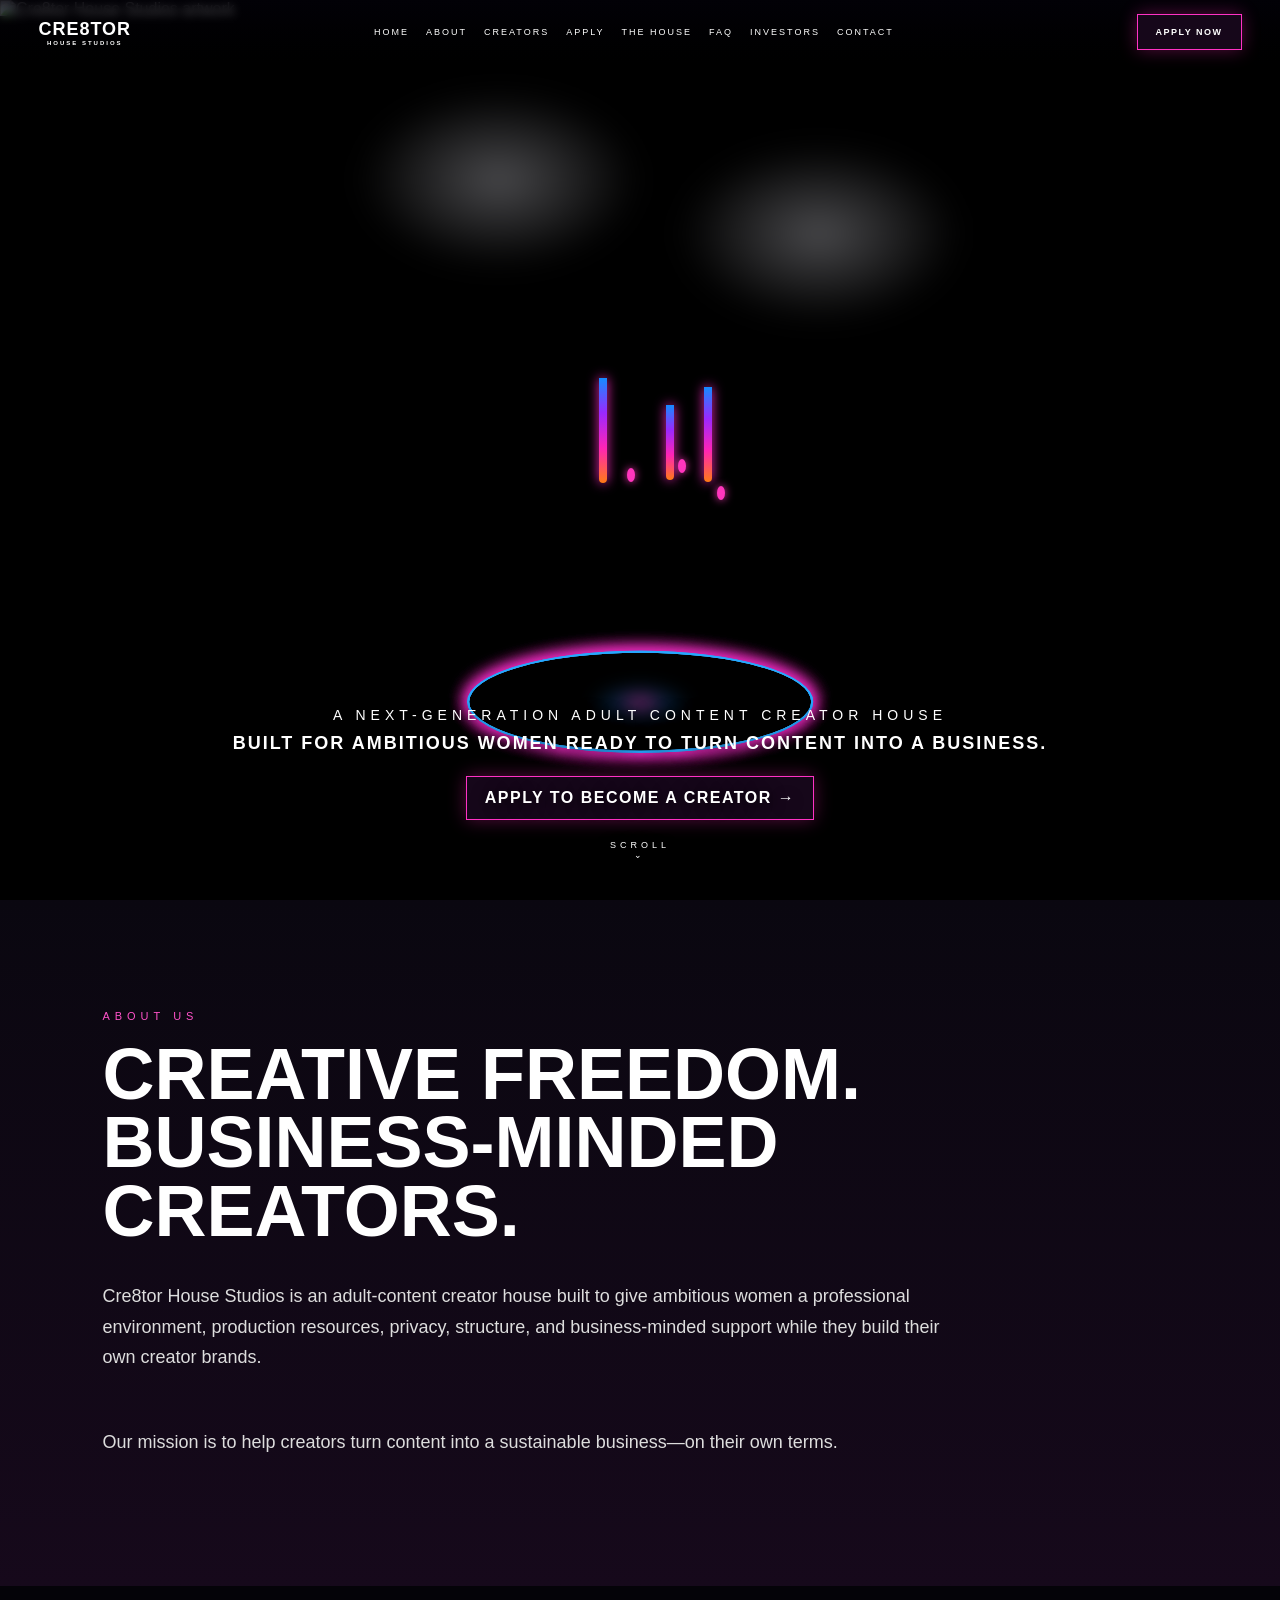
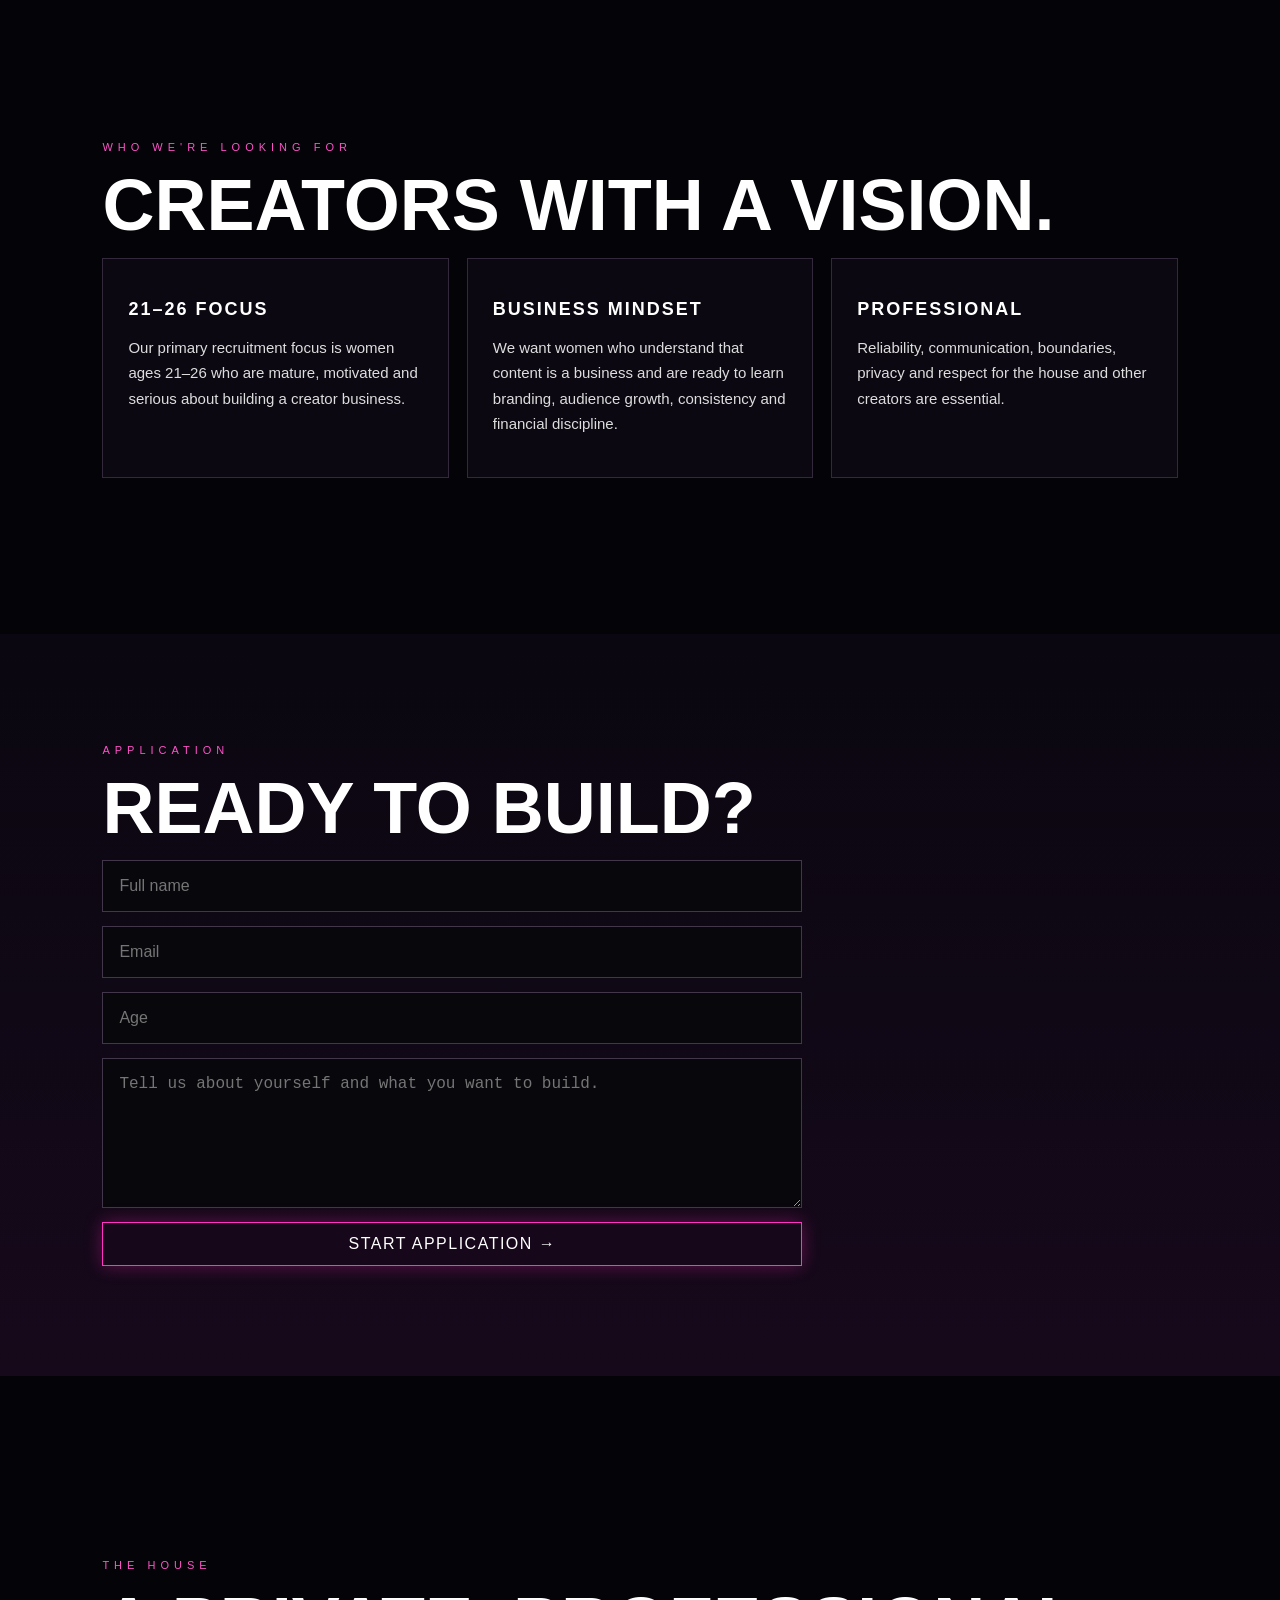
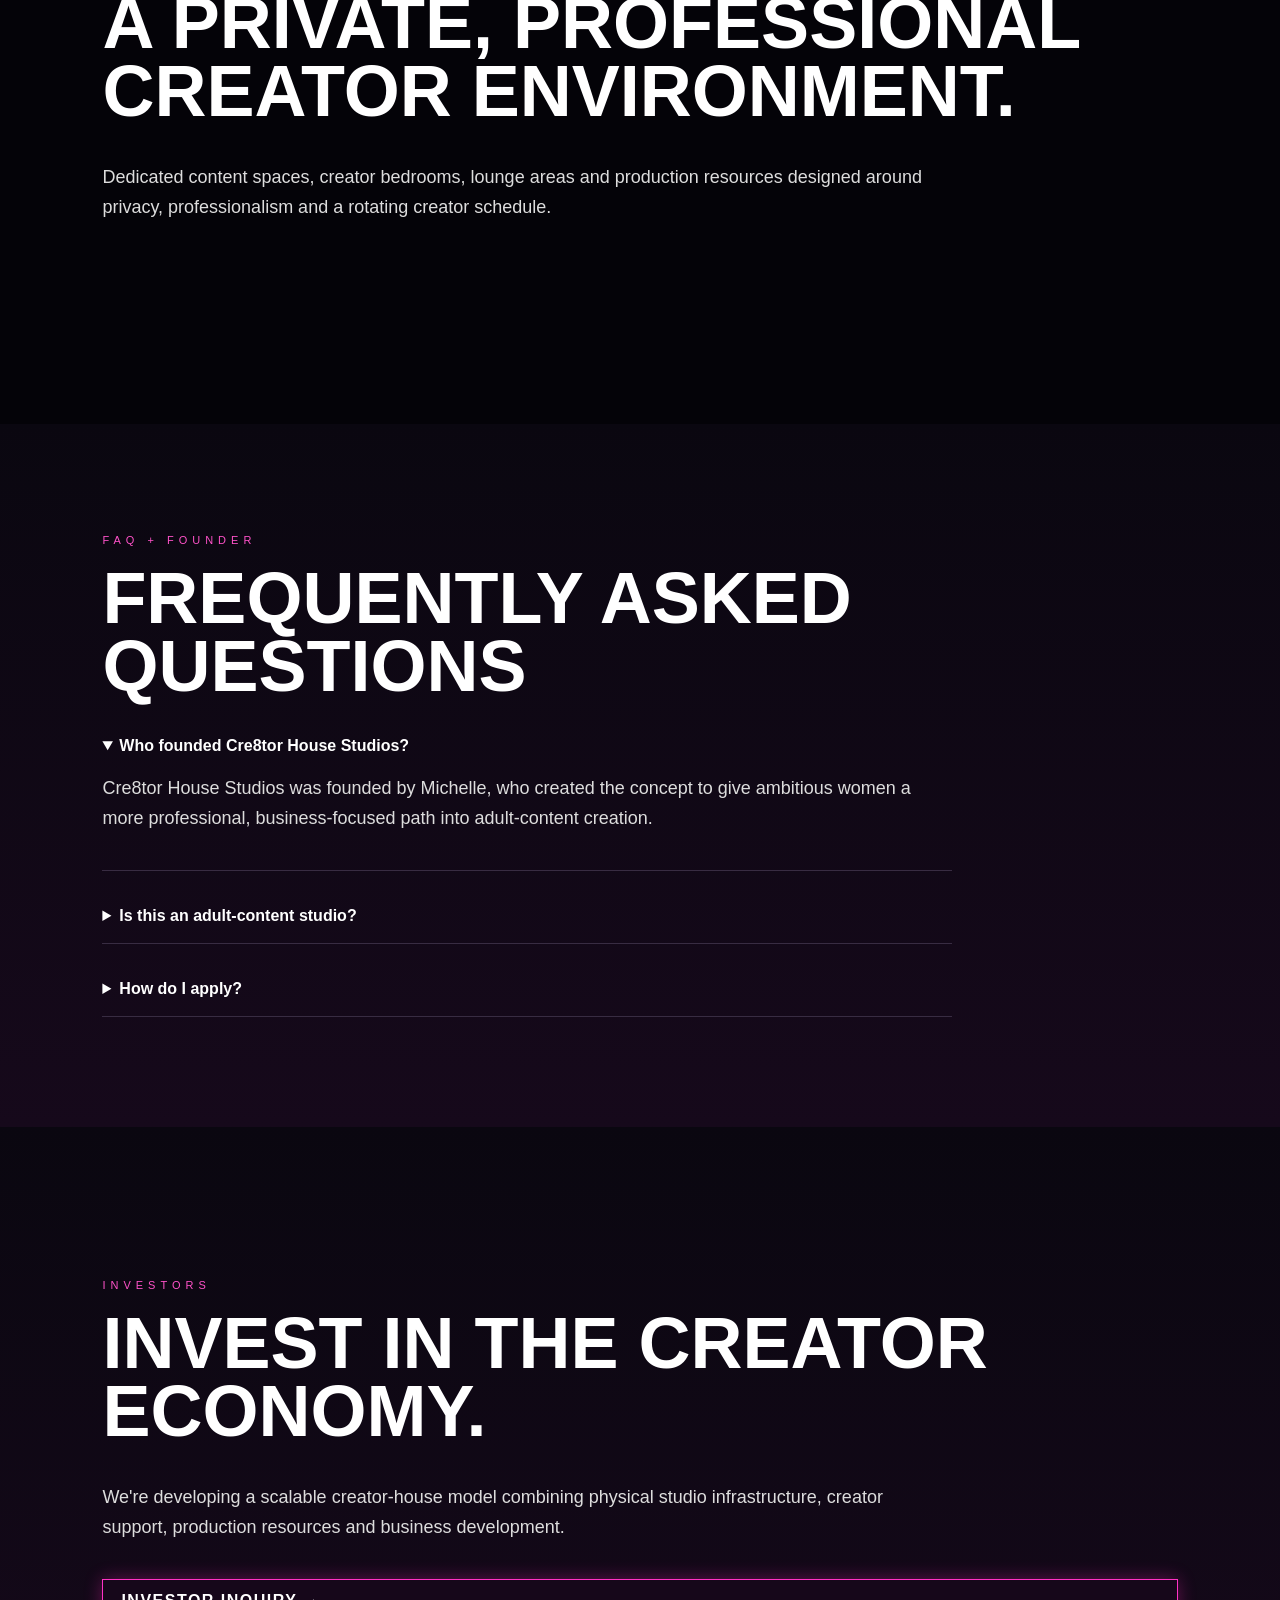
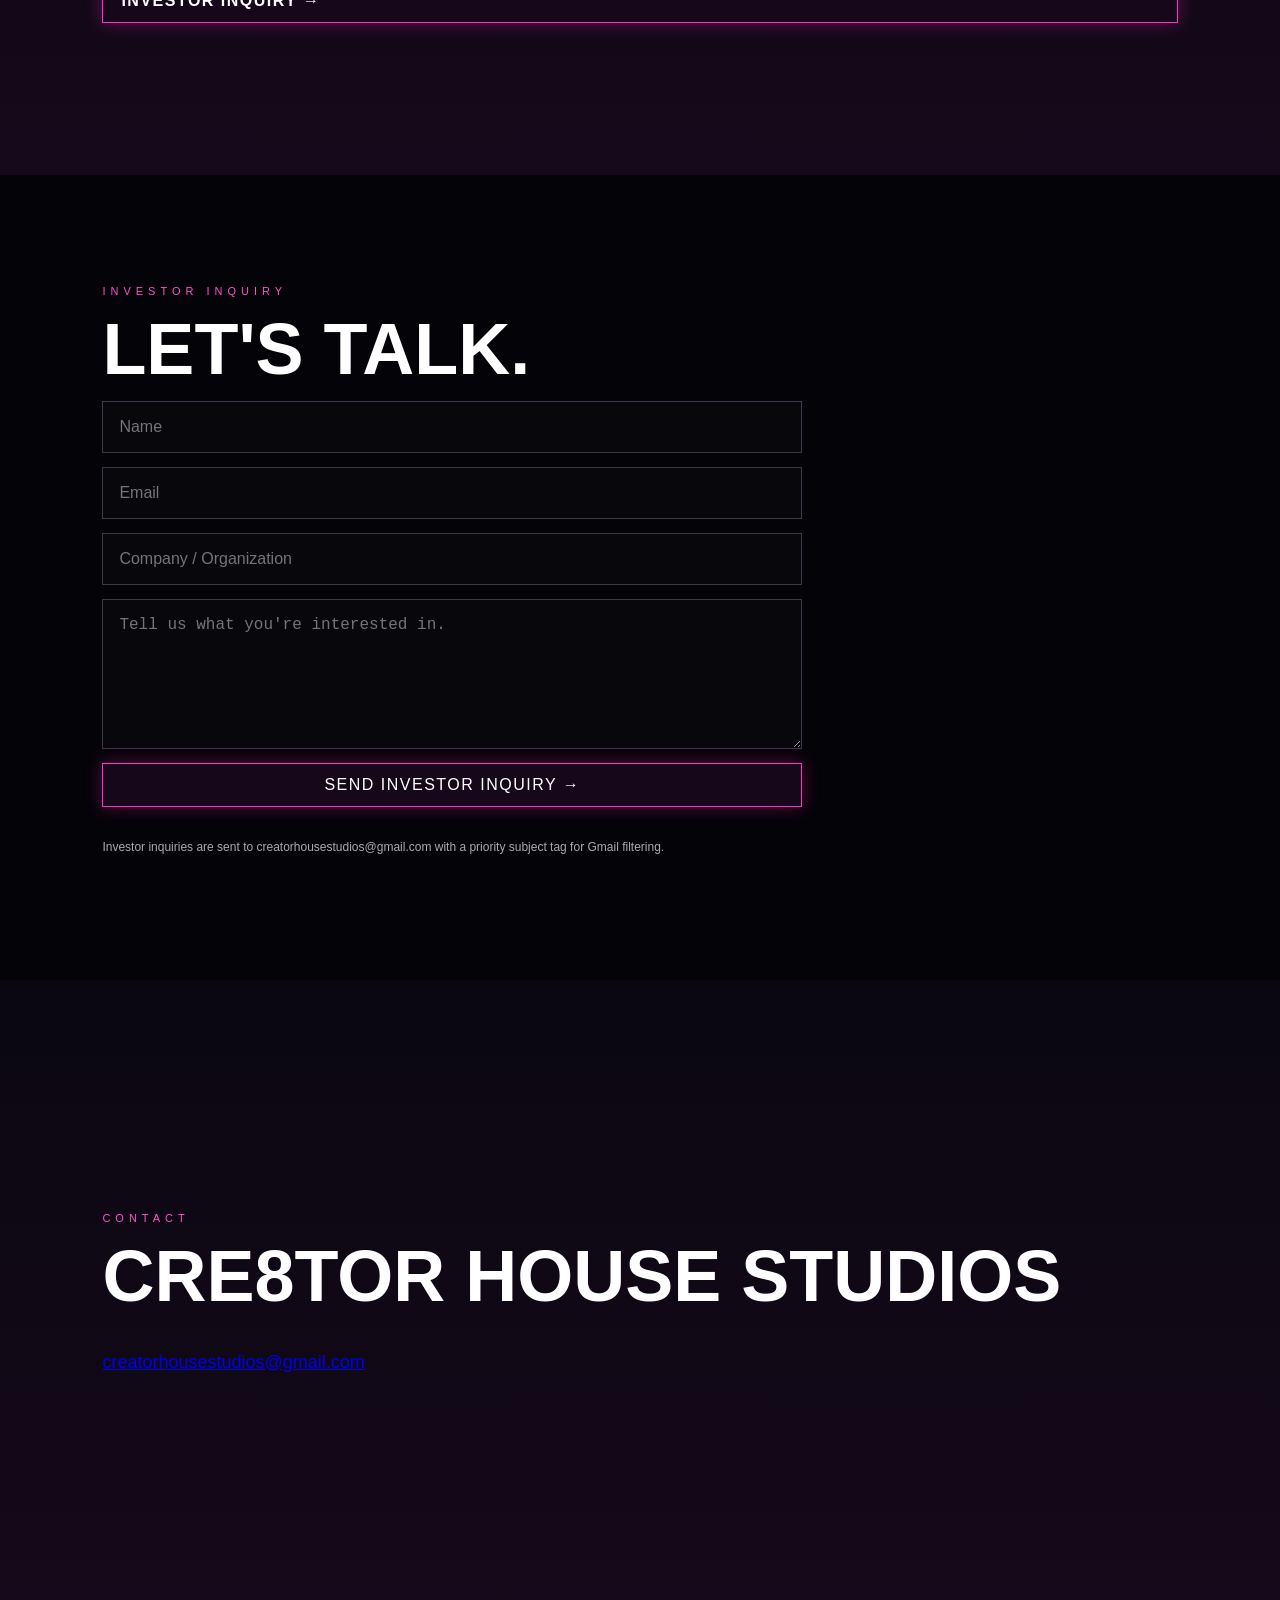
==== index.html @ b3183a3e "Add files via upload" ====
<!doctype html><html lang="en"><head><meta charset="utf-8"><meta name="viewport" content="width=device-width,initial-scale=1,viewport-fit=cover"><title>Cre8tor House Studios</title><link rel="stylesheet" href="style.css"></head><body>
<header class="nav"><a class="logo" href="#home">CRE8TOR<small>HOUSE STUDIOS</small></a><nav><a href="#home">HOME</a><a href="#about">ABOUT</a><a href="#creators">CREATORS</a><a href="#apply">APPLY</a><a href="#house">THE HOUSE</a><a href="#faq">FAQ</a><a href="#investors">INVESTORS</a><a href="#contact">CONTACT</a></nav><a class="navbtn" href="#apply">APPLY NOW</a></header>
<section id="home" class="hero"><div class="hero-art"><img src="assets/hero.png" alt="Cre8tor House Studios artwork"><div class="smoke smoke1"></div><div class="smoke smoke2"></div><div class="drip drip1"></div><div class="drip drip2"></div><div class="drip drip3"></div><div class="drop drop1"></div><div class="drop drop2"></div><div class="drop drop3"></div><div class="water"><i></i><i></i><i></i></div></div><div class="hero-content"><p class="tag">A NEXT-GENERATION ADULT CONTENT CREATOR HOUSE</p><p class="sub">BUILT FOR AMBITIOUS WOMEN READY TO TURN CONTENT INTO A BUSINESS.</p><a class="cta" href="#apply">APPLY TO BECOME A CREATOR <b>→</b></a><span class="scroll">SCROLL<br>⌄</span></div></section>
<section id="about" class="section"><span>ABOUT US</span><h1>CREATIVE FREEDOM. BUSINESS-MINDED CREATORS.</h1><p>Cre8tor House Studios is an adult-content creator house built to give ambitious women a professional environment, production resources, privacy, structure, and business-minded support while they build their own creator brands.</p><p>Our mission is to help creators turn content into a sustainable business—on their own terms.</p></section>
<section id="creators" class="section dark"><span>WHO WE'RE LOOKING FOR</span><h1>CREATORS WITH A VISION.</h1><div class="cards"><article><h2>21–26 FOCUS</h2><p>Our primary recruitment focus is women ages 21–26 who are mature, motivated and serious about building a creator business.</p></article><article><h2>BUSINESS MINDSET</h2><p>We want women who understand that content is a business and are ready to learn branding, audience growth, consistency and financial discipline.</p></article><article><h2>PROFESSIONAL</h2><p>Reliability, communication, boundaries, privacy and respect for the house and other creators are essential.</p></article></div></section>
<section id="apply" class="section"><span>APPLICATION</span><h1>READY TO BUILD?</h1><form onsubmit="return apply(event)"><input required name="name" placeholder="Full name"><input required name="email" type="email" placeholder="Email"><input name="age" placeholder="Age"><textarea required name="message" placeholder="Tell us about yourself and what you want to build."></textarea><button class="cta">START APPLICATION →</button></form></section>
<section id="house" class="section dark"><span>THE HOUSE</span><h1>A PRIVATE, PROFESSIONAL CREATOR ENVIRONMENT.</h1><p>Dedicated content spaces, creator bedrooms, lounge areas and production resources designed around privacy, professionalism and a rotating creator schedule.</p></section>
<section id="faq" class="section"><span>FAQ + FOUNDER</span><h1>FREQUENTLY ASKED QUESTIONS</h1><details open><summary>Who founded Cre8tor House Studios?</summary><p>Cre8tor House Studios was founded by Michelle, who created the concept to give ambitious women a more professional, business-focused path into adult-content creation.</p></details><details><summary>Is this an adult-content studio?</summary><p>Yes. Cre8tor House Studios is specifically designed for adult-content creators.</p></details><details><summary>How do I apply?</summary><p>Use the application section to send your information directly to the company email.</p></details></section>
<section id="investors" class="section investor"><span>INVESTORS</span><h1>INVEST IN THE CREATOR ECONOMY.</h1><p>We're developing a scalable creator-house model combining physical studio infrastructure, creator support, production resources and business development.</p><a class="cta" href="#investor-inquiry">INVESTOR INQUIRY →</a></section>
<section id="investor-inquiry" class="section dark"><span>INVESTOR INQUIRY</span><h1>LET'S TALK.</h1><form onsubmit="return investor(event)"><input required name="name" placeholder="Name"><input required name="email" type="email" placeholder="Email"><input name="company" placeholder="Company / Organization"><textarea required name="message" placeholder="Tell us what you're interested in."></textarea><button class="cta">SEND INVESTOR INQUIRY →</button></form><p class="note">Investor inquiries are sent to creatorhousestudios@gmail.com with a priority subject tag for Gmail filtering.</p></section>
<section id="contact" class="section"><span>CONTACT</span><h1>CRE8TOR HOUSE STUDIOS</h1><p><a href="mailto:creatorhousestudios@gmail.com">creatorhousestudios@gmail.com</a></p></section>
<script src="script.js"></script></body></html>
---- style.css ----
*{box-sizing:border-box}html{scroll-behavior:smooth}body{margin:0;background:#020107;color:#fff;font-family:Arial,Helvetica,sans-serif}.nav{position:fixed;z-index:30;top:0;left:0;right:0;height:64px;padding:9px 3vw;display:flex;align-items:center;justify-content:space-between;background:linear-gradient(#020107dd,#02010755,transparent);backdrop-filter:blur(5px)}.logo{font-weight:900;font-size:18px;letter-spacing:1px}.logo small{display:block;font-size:6px;letter-spacing:2px;text-align:center}.nav nav{display:flex;gap:17px;font-size:9px;letter-spacing:2px}.nav a{text-decoration:none;color:#fff}.navbtn,.cta{border:1px solid #ff32c5;box-shadow:0 0 18px #ff24b855;background:#16071a;color:#fff;padding:12px 18px;text-decoration:none;font-weight:800;letter-spacing:1.5px}.navbtn{font-size:9px}.hero{position:relative;min-height:100svh;height:100svh;overflow:hidden;background:#000}.hero-art{position:absolute;inset:0}.hero-art>img{position:absolute;width:100%;height:100%;object-fit:cover;object-position:center center;display:block}.hero-content{position:absolute;z-index:10;left:50%;bottom:4.5vh;transform:translateX(-50%);width:min(900px,92vw);text-align:center;text-shadow:0 3px 15px #000}.tag{font-size:clamp(9px,1.1vw,14px);letter-spacing:5px;margin:0 0 10px}.sub{font-size:clamp(11px,1.5vw,18px);font-weight:800;letter-spacing:2px;margin:0 0 22px}.cta{display:inline-block}.scroll{display:block;font-size:9px;letter-spacing:4px;margin-top:20px}.smoke{position:absolute;width:22vw;height:14vw;border-radius:50%;background:radial-gradient(ellipse,rgba(245,245,255,.30),rgba(245,245,255,.04) 60%,transparent 72%);filter:blur(14px);mix-blend-mode:screen;animation:smoke 6s ease-in-out infinite}.smoke1{top:10%;left:28%}.smoke2{top:16%;right:25%;animation-delay:-3s}.drip{position:absolute;width:8px;border-radius:0 0 9px 9px;background:linear-gradient(#148cff,#9b28ff,#ff24b6,#ff7a16);box-shadow:0 0 12px #ff28c5;transform-origin:top;animation:drip 2.9s ease-in-out infinite}.drip1{height:105px;left:46.8%;top:42%}.drip2{height:75px;left:52%;top:45%;animation-delay:-1s}.drip3{height:95px;left:55%;top:43%;animation-delay:-2s}.drop{position:absolute;width:8px;height:14px;border-radius:50%;background:#ff36bd;box-shadow:0 0 9px #ff36bd;animation:drop 2.1s linear infinite}.drop1{left:49%;top:52%}.drop2{left:53%;top:51%;animation-delay:.6s}.drop3{left:56%;top:54%;animation-delay:1.2s}.water{position:absolute;left:50%;top:78%;width:27vw;height:8vw;transform:translate(-50%,-50%);pointer-events:none}.water i{position:absolute;inset:0;border:2px solid #27a8ff;border-radius:50%;box-shadow:0 0 18px #f02bc2;animation:wave 2.6s ease-out infinite}.water i:nth-child(2){animation-delay:.55s}.water i:nth-child(3){animation-delay:1.1s}.water:after{content:"";position:absolute;left:35%;right:35%;top:30%;height:40%;border-radius:50%;background:radial-gradient(ellipse,#ff39bf88,#168dff33,transparent 70%);filter:blur(8px);animation:reflection 2.6s ease-in-out infinite}@keyframes smoke{0%,100%{transform:translate(0,0) scale(.85);opacity:.35}50%{transform:translate(3vw,-2vw) scale(1.35);opacity:.75}}@keyframes drip{0%,100%{transform:scaleY(.7)}50%{transform:scaleY(1.25)}}@keyframes drop{0%{transform:translateY(0);opacity:0}15%{opacity:1}100%{transform:translateY(18vh);opacity:0}}@keyframes wave{0%{transform:scale(.2);opacity:0}20%{opacity:.9}100%{transform:scale(1.8);opacity:0}}@keyframes reflection{0%,100%{transform:scale(.7);opacity:.3}50%{transform:scale(1.25);opacity:1}}.section{min-height:72vh;padding:110px 8vw;display:flex;flex-direction:column;justify-content:center;gap:18px;background:linear-gradient(#0a0710,#16091b)}.dark{background:#040308}.section>span{font-size:11px;letter-spacing:5px;color:#ff52c9}.section h1{font-size:clamp(32px,6vw,72px);line-height:.95;margin:0;max-width:1000px}.section p{max-width:850px;color:#ddd;font-size:18px;line-height:1.7}.cards{display:grid;grid-template-columns:repeat(3,1fr);gap:18px}.cards article{border:1px solid #34283d;padding:25px;background:#0b0811}.cards h2{font-size:18px;letter-spacing:2px}.cards p{font-size:15px}.section form{max-width:700px;display:grid;gap:14px}.section input,.section textarea{width:100%;padding:16px;background:#08070c;border:1px solid #41364a;color:#fff;font-size:16px}.section textarea{min-height:150px}.section button{font:inherit;cursor:pointer}.section details{max-width:850px;border-bottom:1px solid #382c42;padding:18px 0}.section summary{font-weight:800;cursor:pointer}.note{font-size:12px!important;color:#aaa!important}@media(max-width:850px){.nav{height:54px;padding:7px 12px}.nav nav{display:none}.navbtn{padding:8px 10px;font-size:8px}.logo{font-size:14px}.hero-art>img{object-fit:cover;object-position:center center}.hero-content{bottom:4vh}.tag{letter-spacing:3px}.sub{letter-spacing:1px}.cta{padding:12px 13px;font-size:11px}.smoke{width:42vw;height:28vw}.water{width:62vw;height:17vw;top:74%}.cards{grid-template-columns:1fr}.section{padding:90px 7vw;min-height:70vh}}
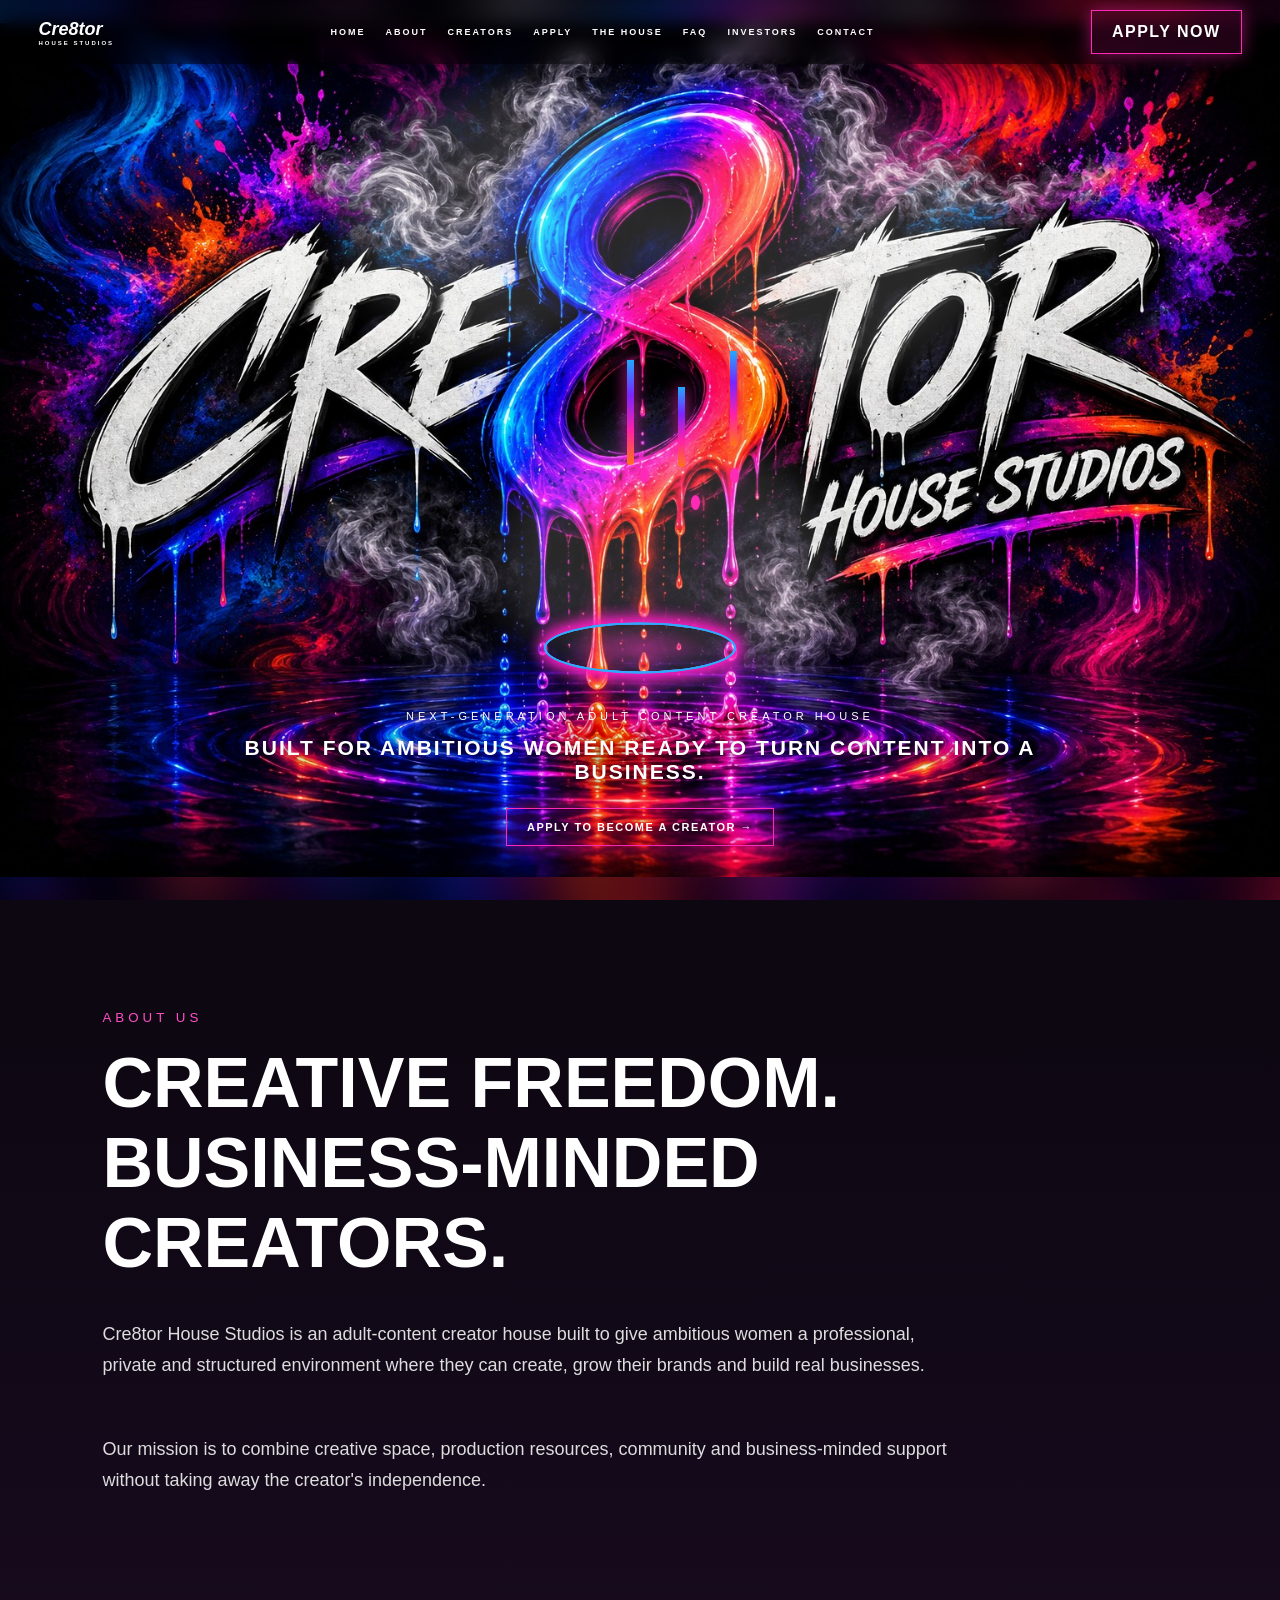
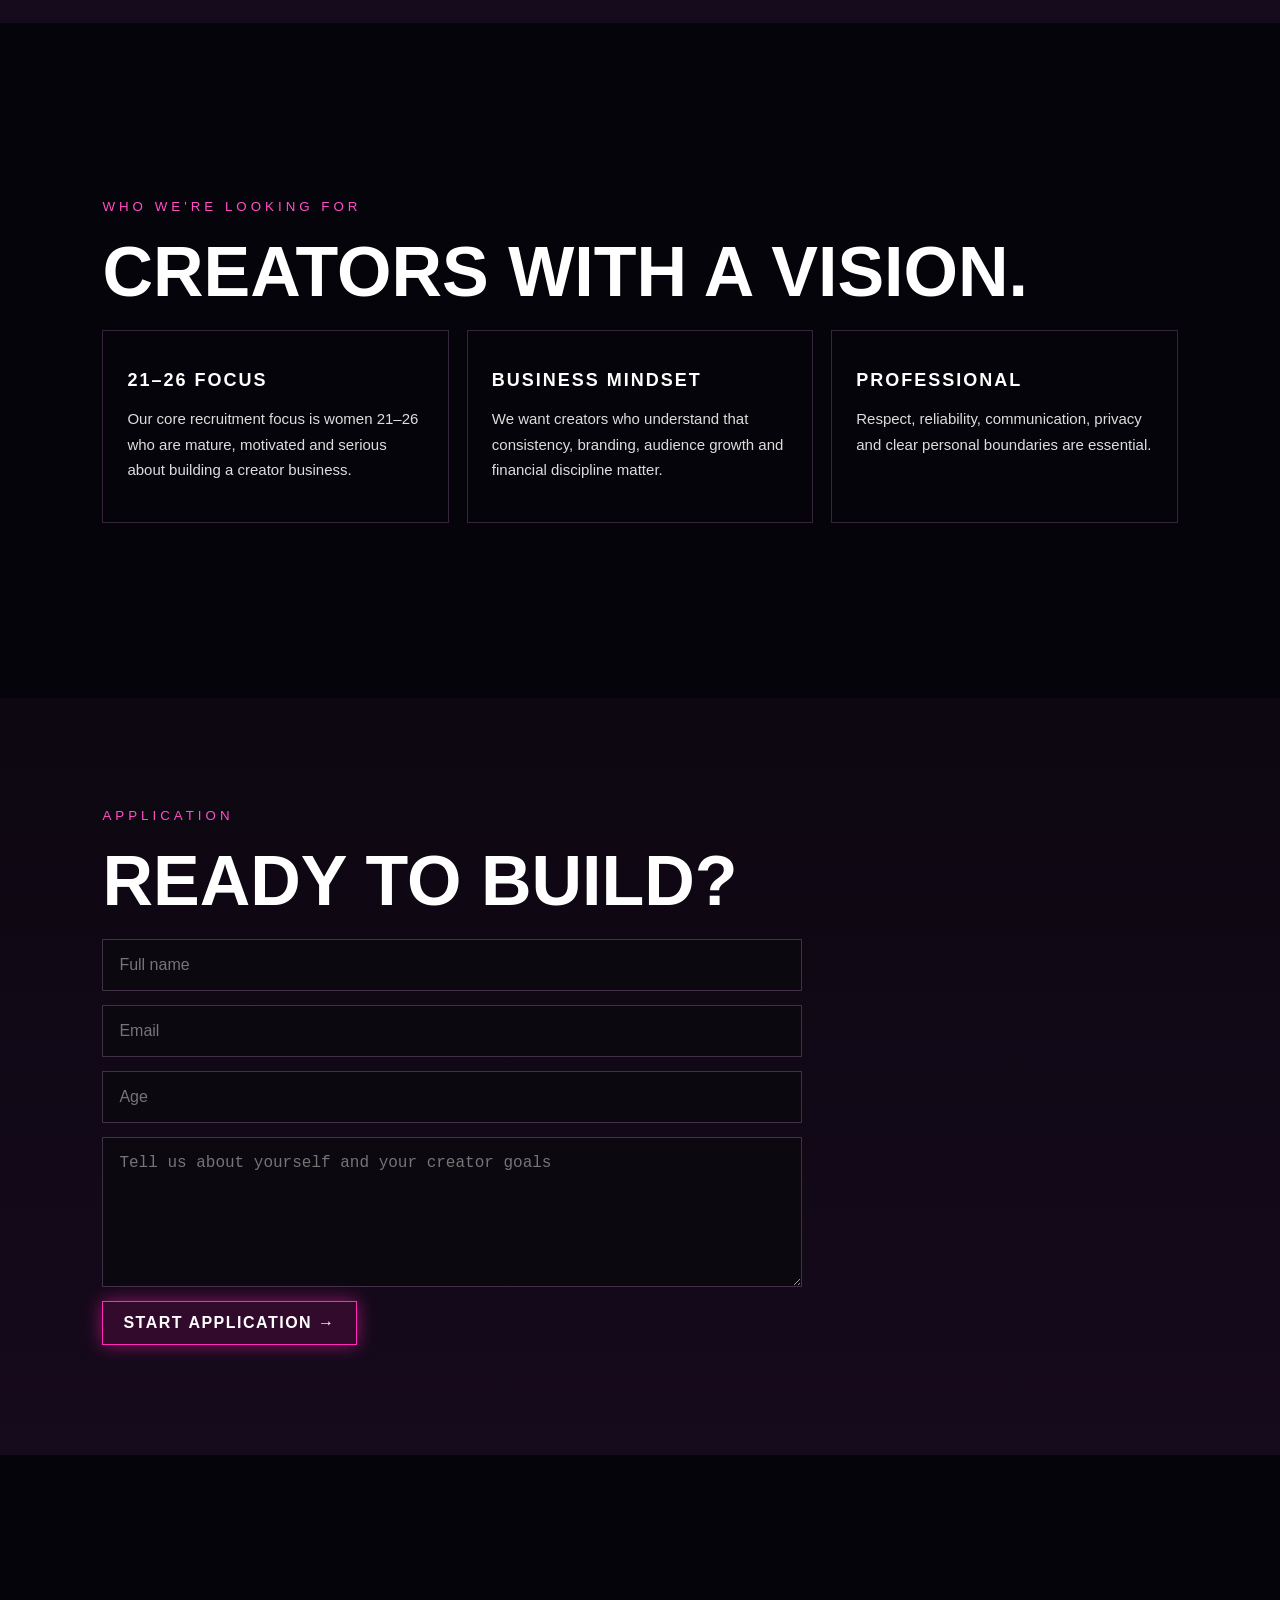
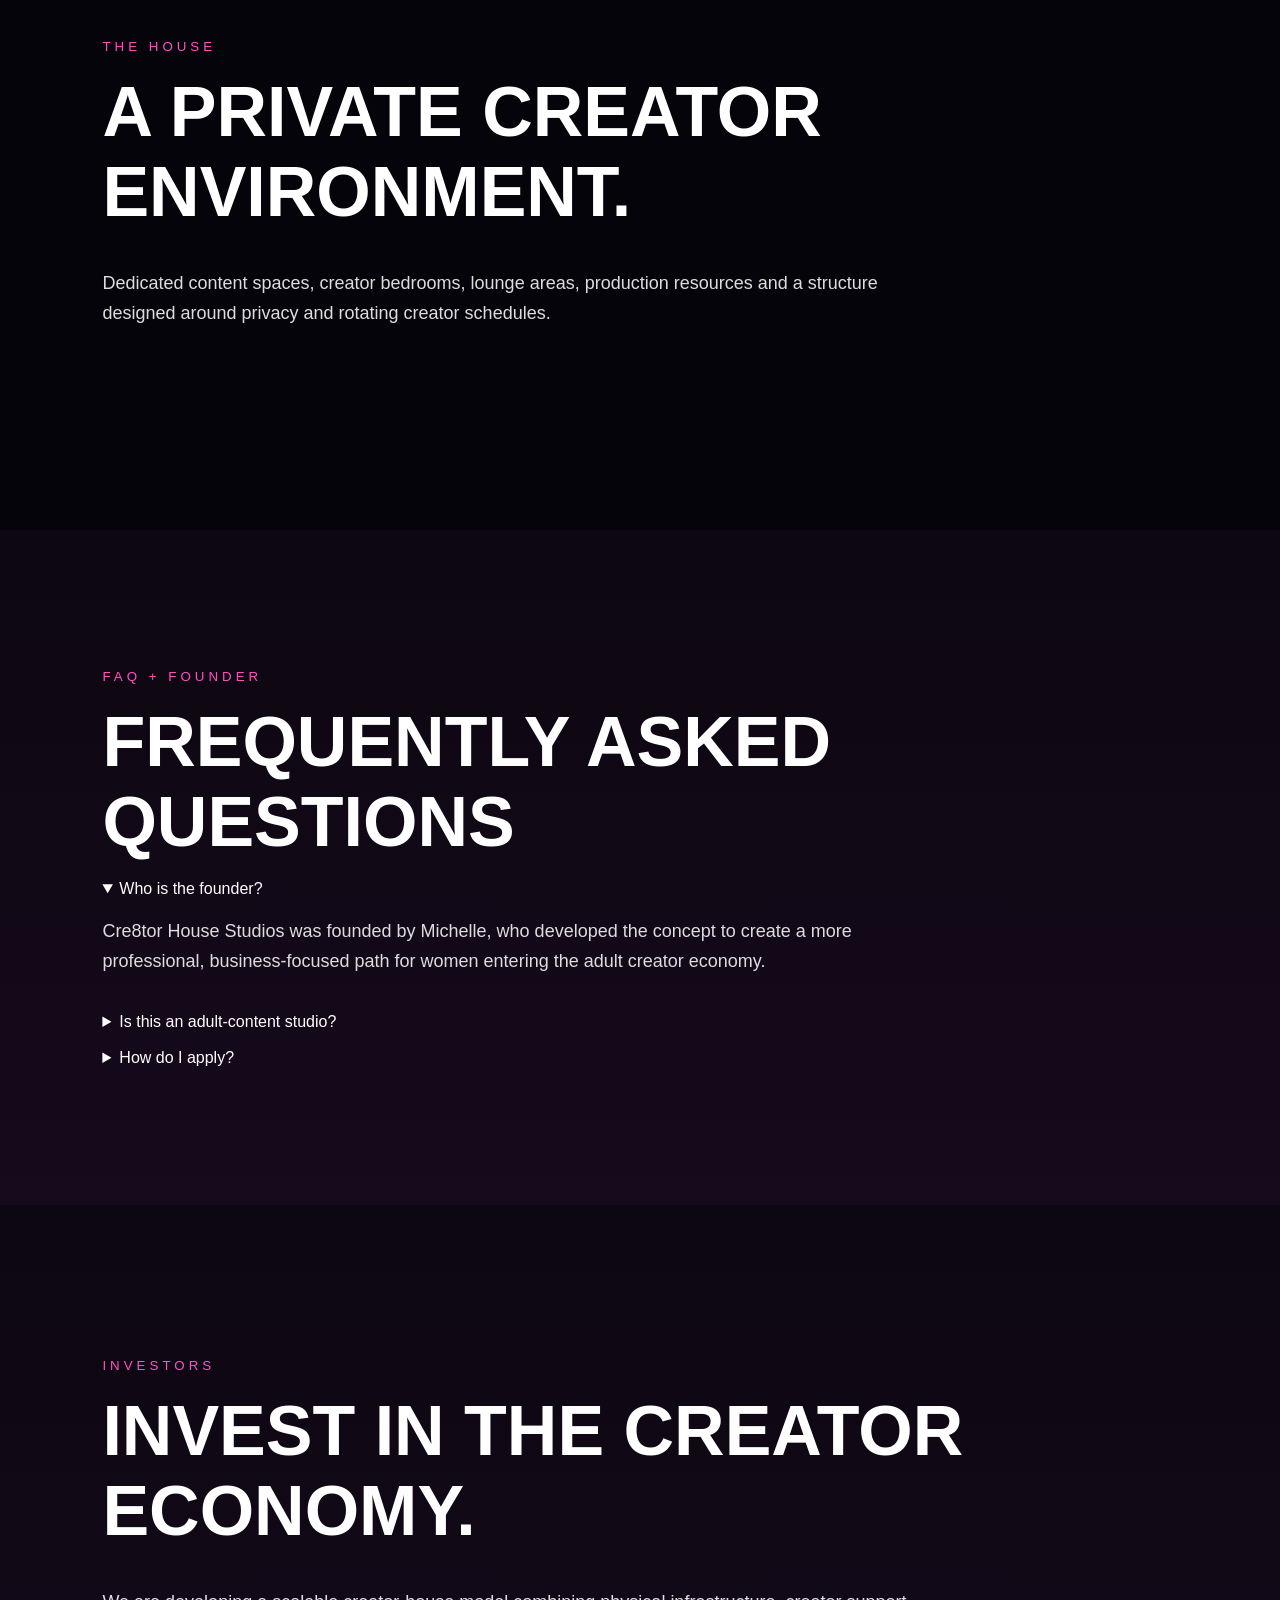
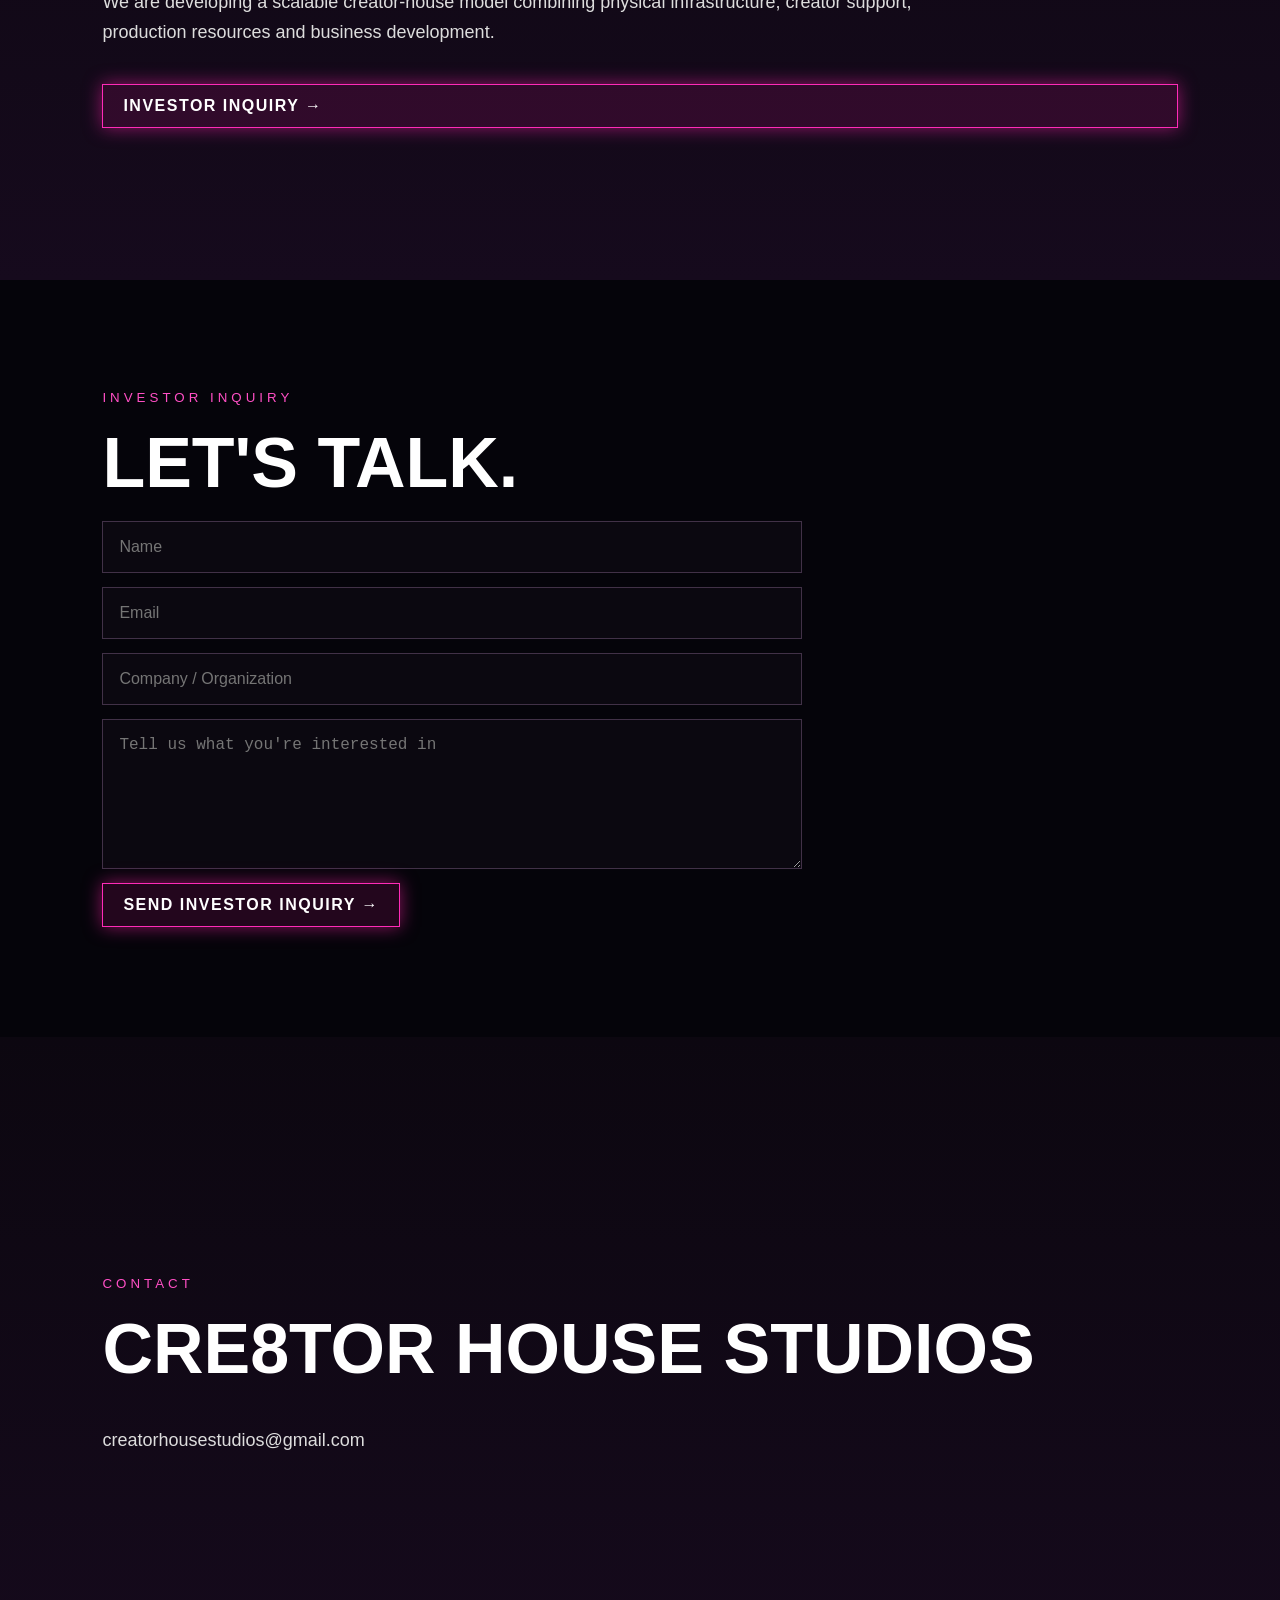
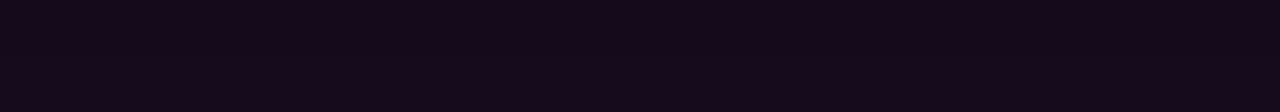
==== commit 1caac8f3: "Add files via upload" ====
--- a/index.html
+++ b/index.html
@@ -1,12 +1,64 @@
-<!doctype html><html lang="en"><head><meta charset="utf-8"><meta name="viewport" content="width=device-width,initial-scale=1,viewport-fit=cover"><title>Cre8tor House Studios</title><link rel="stylesheet" href="style.css"></head><body>
-<header class="nav"><a class="logo" href="#home">CRE8TOR<small>HOUSE STUDIOS</small></a><nav><a href="#home">HOME</a><a href="#about">ABOUT</a><a href="#creators">CREATORS</a><a href="#apply">APPLY</a><a href="#house">THE HOUSE</a><a href="#faq">FAQ</a><a href="#investors">INVESTORS</a><a href="#contact">CONTACT</a></nav><a class="navbtn" href="#apply">APPLY NOW</a></header>
-<section id="home" class="hero"><div class="hero-art"><img src="assets/hero.png" alt="Cre8tor House Studios artwork"><div class="smoke smoke1"></div><div class="smoke smoke2"></div><div class="drip drip1"></div><div class="drip drip2"></div><div class="drip drip3"></div><div class="drop drop1"></div><div class="drop drop2"></div><div class="drop drop3"></div><div class="water"><i></i><i></i><i></i></div></div><div class="hero-content"><p class="tag">A NEXT-GENERATION ADULT CONTENT CREATOR HOUSE</p><p class="sub">BUILT FOR AMBITIOUS WOMEN READY TO TURN CONTENT INTO A BUSINESS.</p><a class="cta" href="#apply">APPLY TO BECOME A CREATOR <b>→</b></a><span class="scroll">SCROLL<br>⌄</span></div></section>
-<section id="about" class="section"><span>ABOUT US</span><h1>CREATIVE FREEDOM. BUSINESS-MINDED CREATORS.</h1><p>Cre8tor House Studios is an adult-content creator house built to give ambitious women a professional environment, production resources, privacy, structure, and business-minded support while they build their own creator brands.</p><p>Our mission is to help creators turn content into a sustainable business—on their own terms.</p></section>
-<section id="creators" class="section dark"><span>WHO WE'RE LOOKING FOR</span><h1>CREATORS WITH A VISION.</h1><div class="cards"><article><h2>21–26 FOCUS</h2><p>Our primary recruitment focus is women ages 21–26 who are mature, motivated and serious about building a creator business.</p></article><article><h2>BUSINESS MINDSET</h2><p>We want women who understand that content is a business and are ready to learn branding, audience growth, consistency and financial discipline.</p></article><article><h2>PROFESSIONAL</h2><p>Reliability, communication, boundaries, privacy and respect for the house and other creators are essential.</p></article></div></section>
-<section id="apply" class="section"><span>APPLICATION</span><h1>READY TO BUILD?</h1><form onsubmit="return apply(event)"><input required name="name" placeholder="Full name"><input required name="email" type="email" placeholder="Email"><input name="age" placeholder="Age"><textarea required name="message" placeholder="Tell us about yourself and what you want to build."></textarea><button class="cta">START APPLICATION →</button></form></section>
-<section id="house" class="section dark"><span>THE HOUSE</span><h1>A PRIVATE, PROFESSIONAL CREATOR ENVIRONMENT.</h1><p>Dedicated content spaces, creator bedrooms, lounge areas and production resources designed around privacy, professionalism and a rotating creator schedule.</p></section>
-<section id="faq" class="section"><span>FAQ + FOUNDER</span><h1>FREQUENTLY ASKED QUESTIONS</h1><details open><summary>Who founded Cre8tor House Studios?</summary><p>Cre8tor House Studios was founded by Michelle, who created the concept to give ambitious women a more professional, business-focused path into adult-content creation.</p></details><details><summary>Is this an adult-content studio?</summary><p>Yes. Cre8tor House Studios is specifically designed for adult-content creators.</p></details><details><summary>How do I apply?</summary><p>Use the application section to send your information directly to the company email.</p></details></section>
-<section id="investors" class="section investor"><span>INVESTORS</span><h1>INVEST IN THE CREATOR ECONOMY.</h1><p>We're developing a scalable creator-house model combining physical studio infrastructure, creator support, production resources and business development.</p><a class="cta" href="#investor-inquiry">INVESTOR INQUIRY →</a></section>
-<section id="investor-inquiry" class="section dark"><span>INVESTOR INQUIRY</span><h1>LET'S TALK.</h1><form onsubmit="return investor(event)"><input required name="name" placeholder="Name"><input required name="email" type="email" placeholder="Email"><input name="company" placeholder="Company / Organization"><textarea required name="message" placeholder="Tell us what you're interested in."></textarea><button class="cta">SEND INVESTOR INQUIRY →</button></form><p class="note">Investor inquiries are sent to creatorhousestudios@gmail.com with a priority subject tag for Gmail filtering.</p></section>
-<section id="contact" class="section"><span>CONTACT</span><h1>CRE8TOR HOUSE STUDIOS</h1><p><a href="mailto:creatorhousestudios@gmail.com">creatorhousestudios@gmail.com</a></p></section>
-<script src="script.js"></script></body></html>
+<!doctype html>
+<html lang="en">
+<head>
+<meta charset="utf-8">
+<meta name="viewport" content="width=device-width,initial-scale=1,viewport-fit=cover">
+<title>Cre8tor House Studios</title>
+<link rel="stylesheet" href="style.css">
+</head>
+<body>
+<header>
+  <a href="#home" class="logo">Cre8tor<span>HOUSE STUDIOS</span></a>
+  <nav>
+    <a href="#home">HOME</a><a href="#about">ABOUT</a><a href="#creators">CREATORS</a>
+    <a href="#apply">APPLY</a><a href="#house">THE HOUSE</a><a href="#faq">FAQ</a>
+    <a href="#investors">INVESTORS</a><a href="#contact">CONTACT</a>
+  </nav>
+  <a href="#apply" class="navbtn">APPLY NOW</a>
+</header>
+
+<section id="home" class="hero">
+  <div class="hero-art">
+    <img src="[data-uri]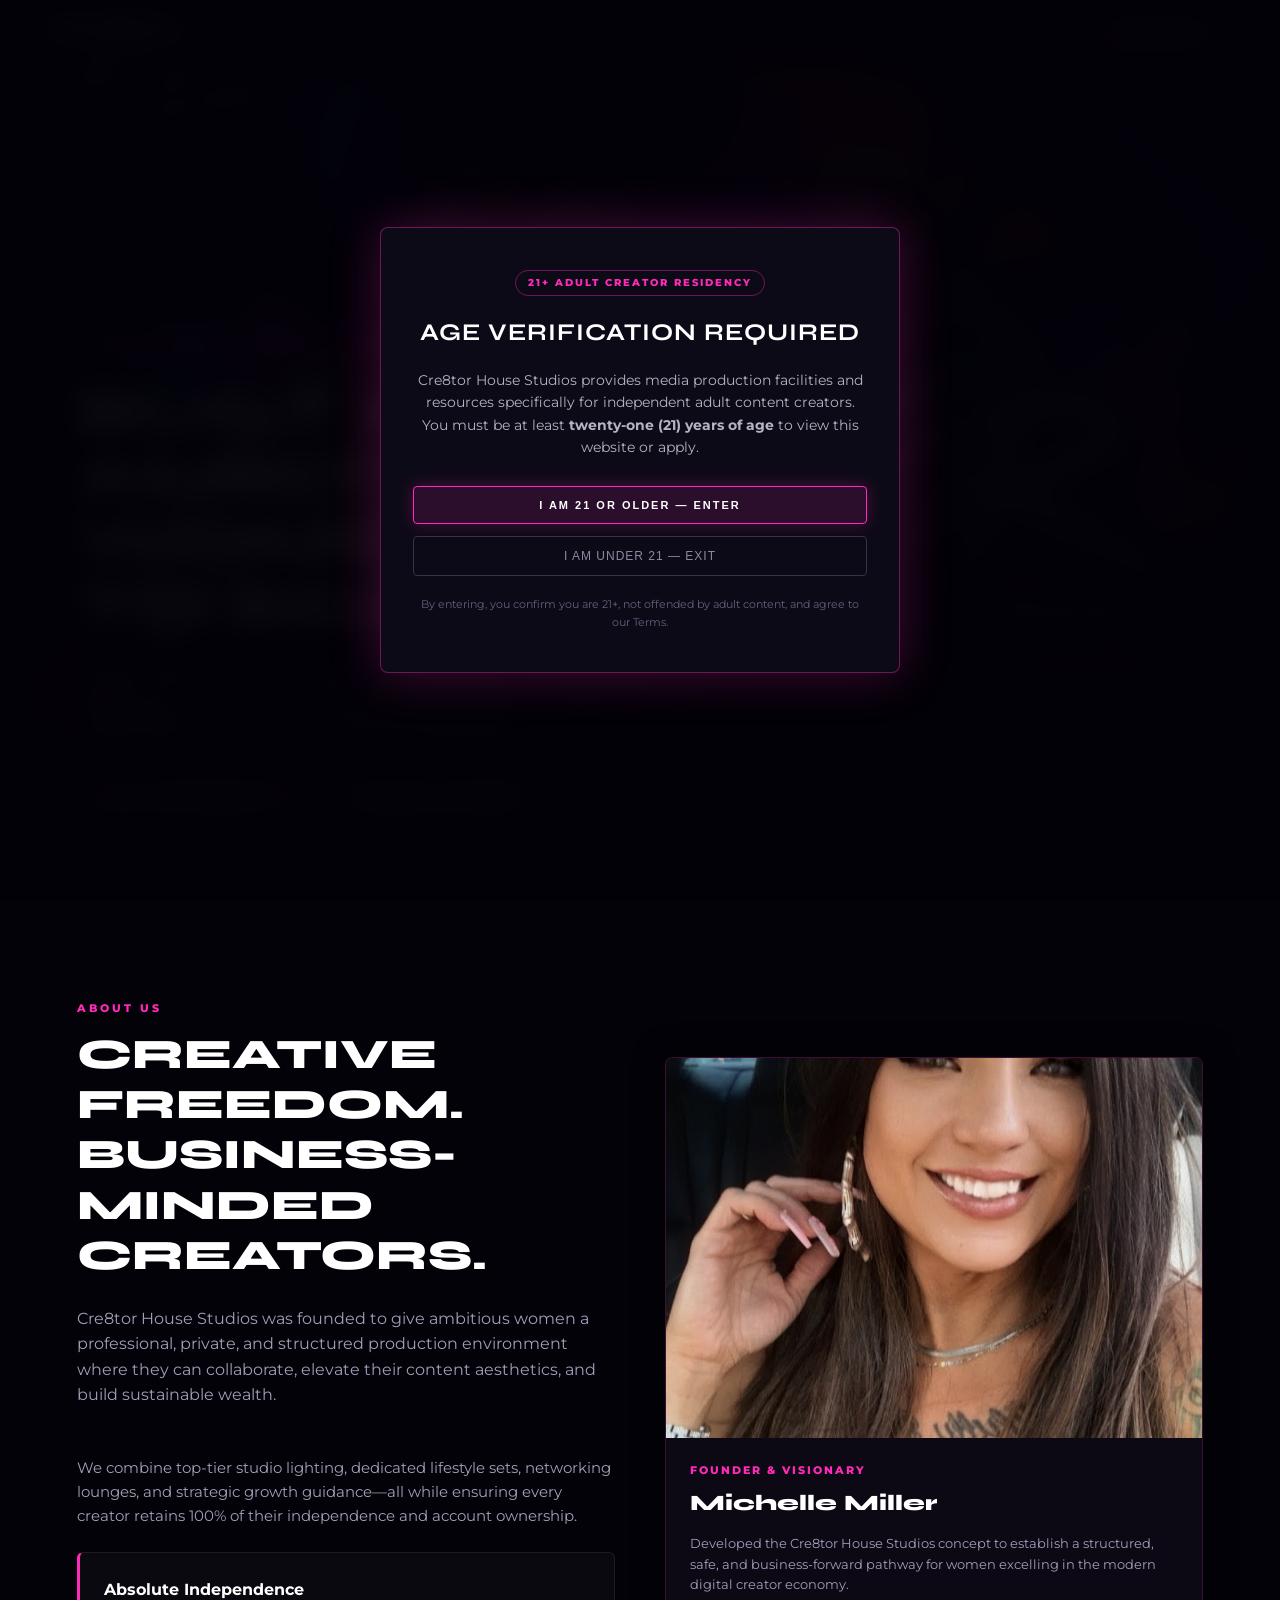
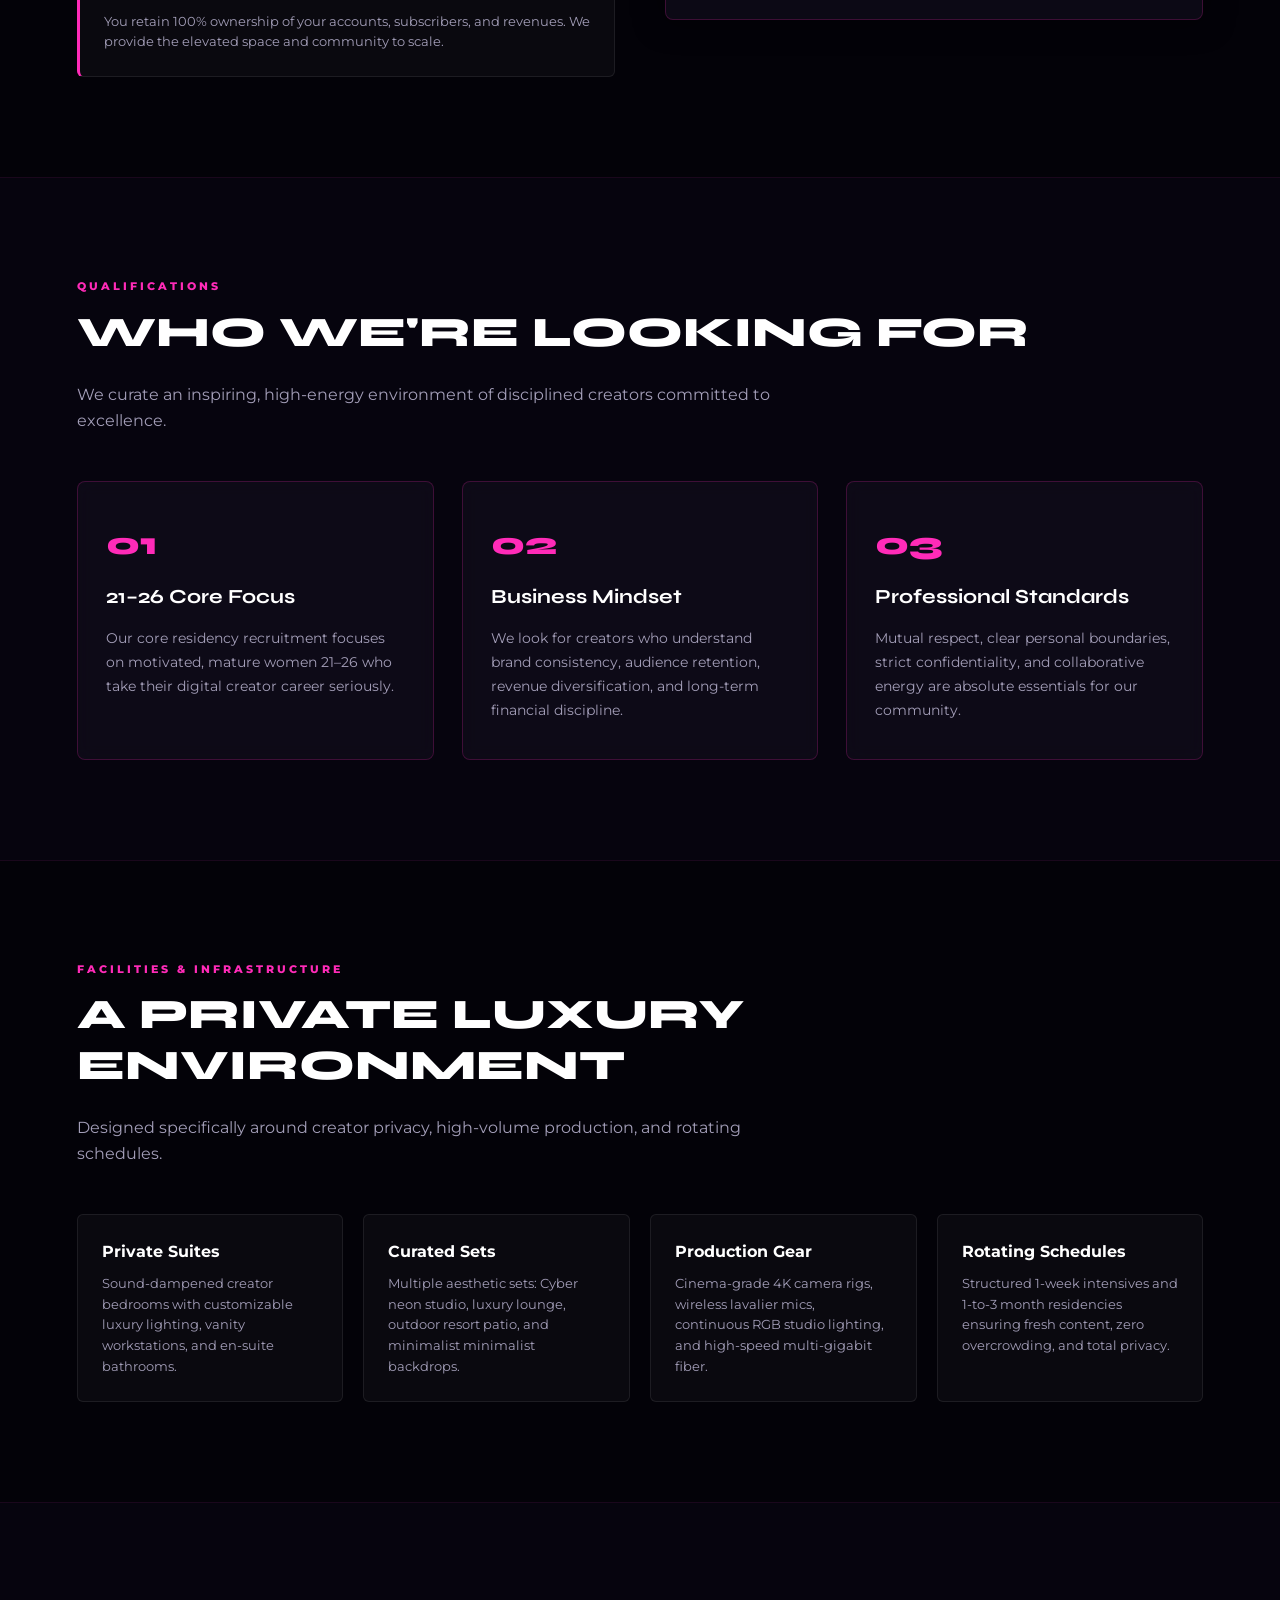
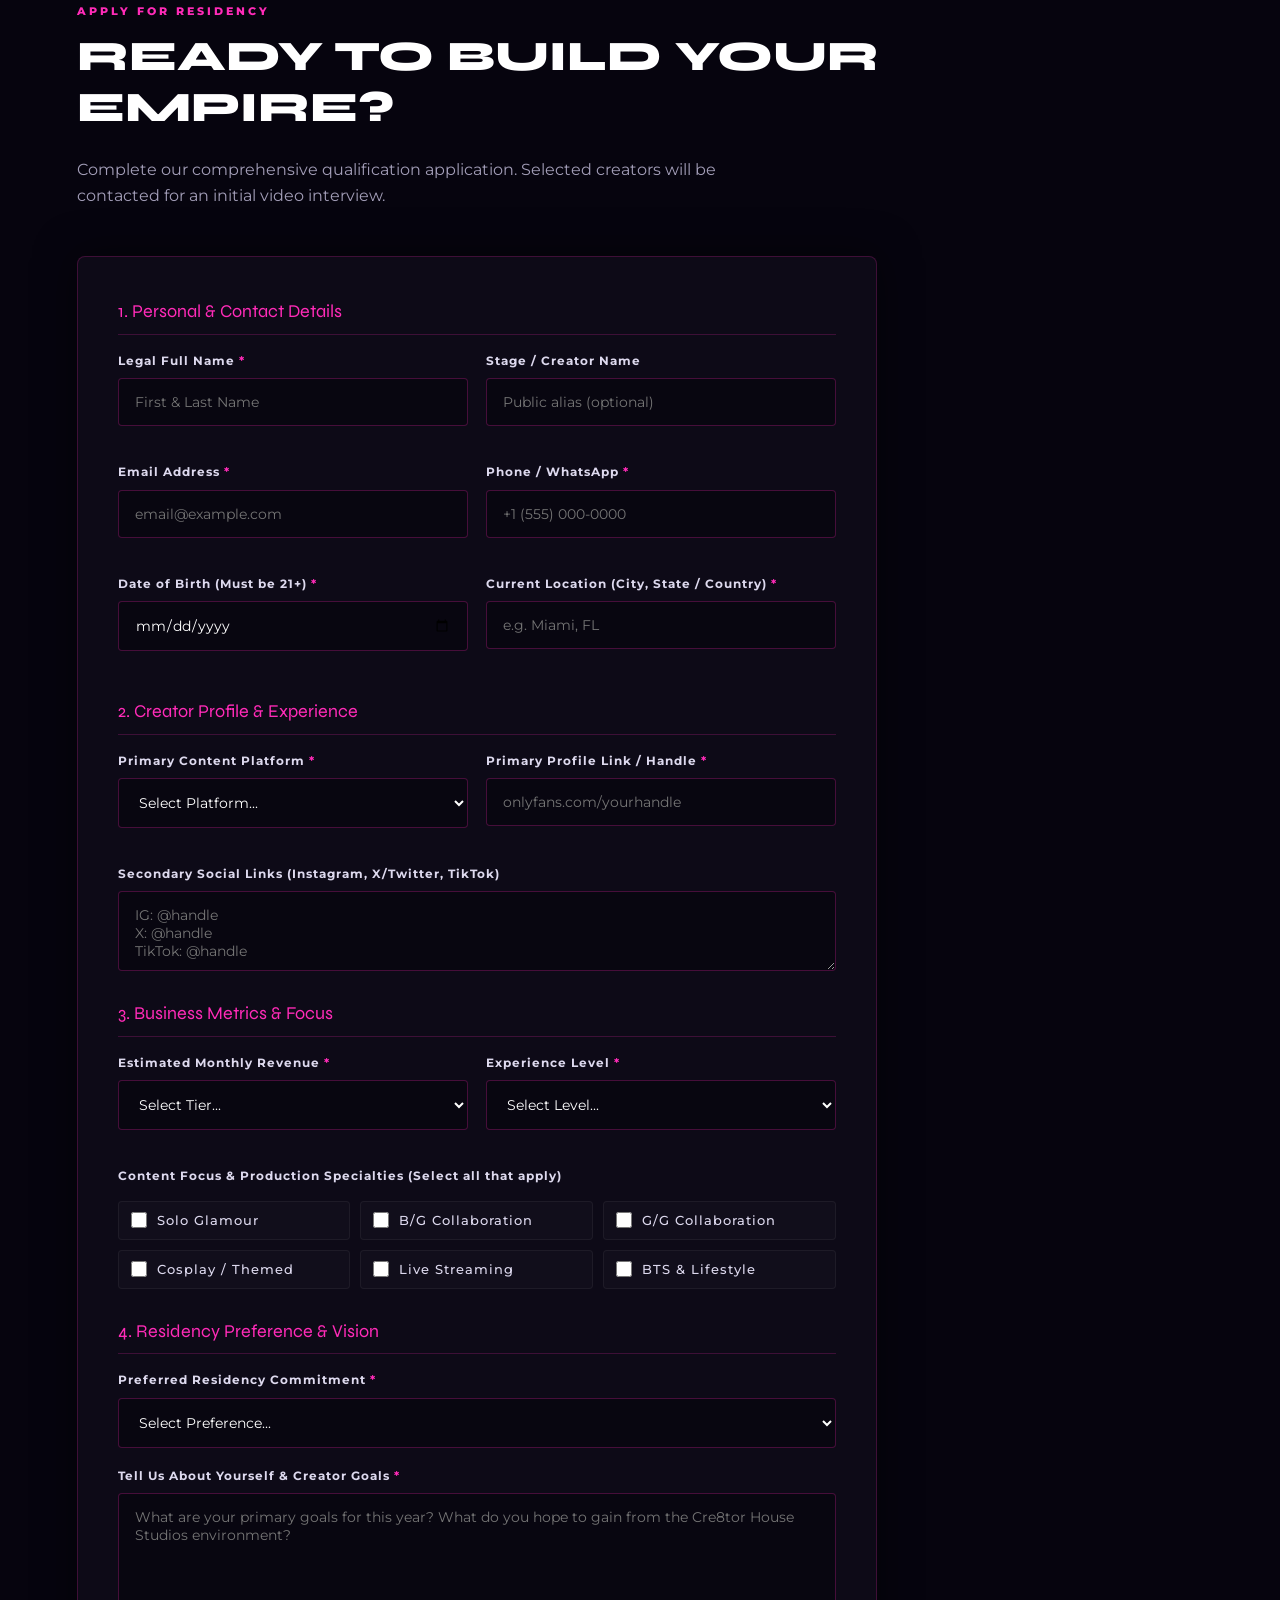
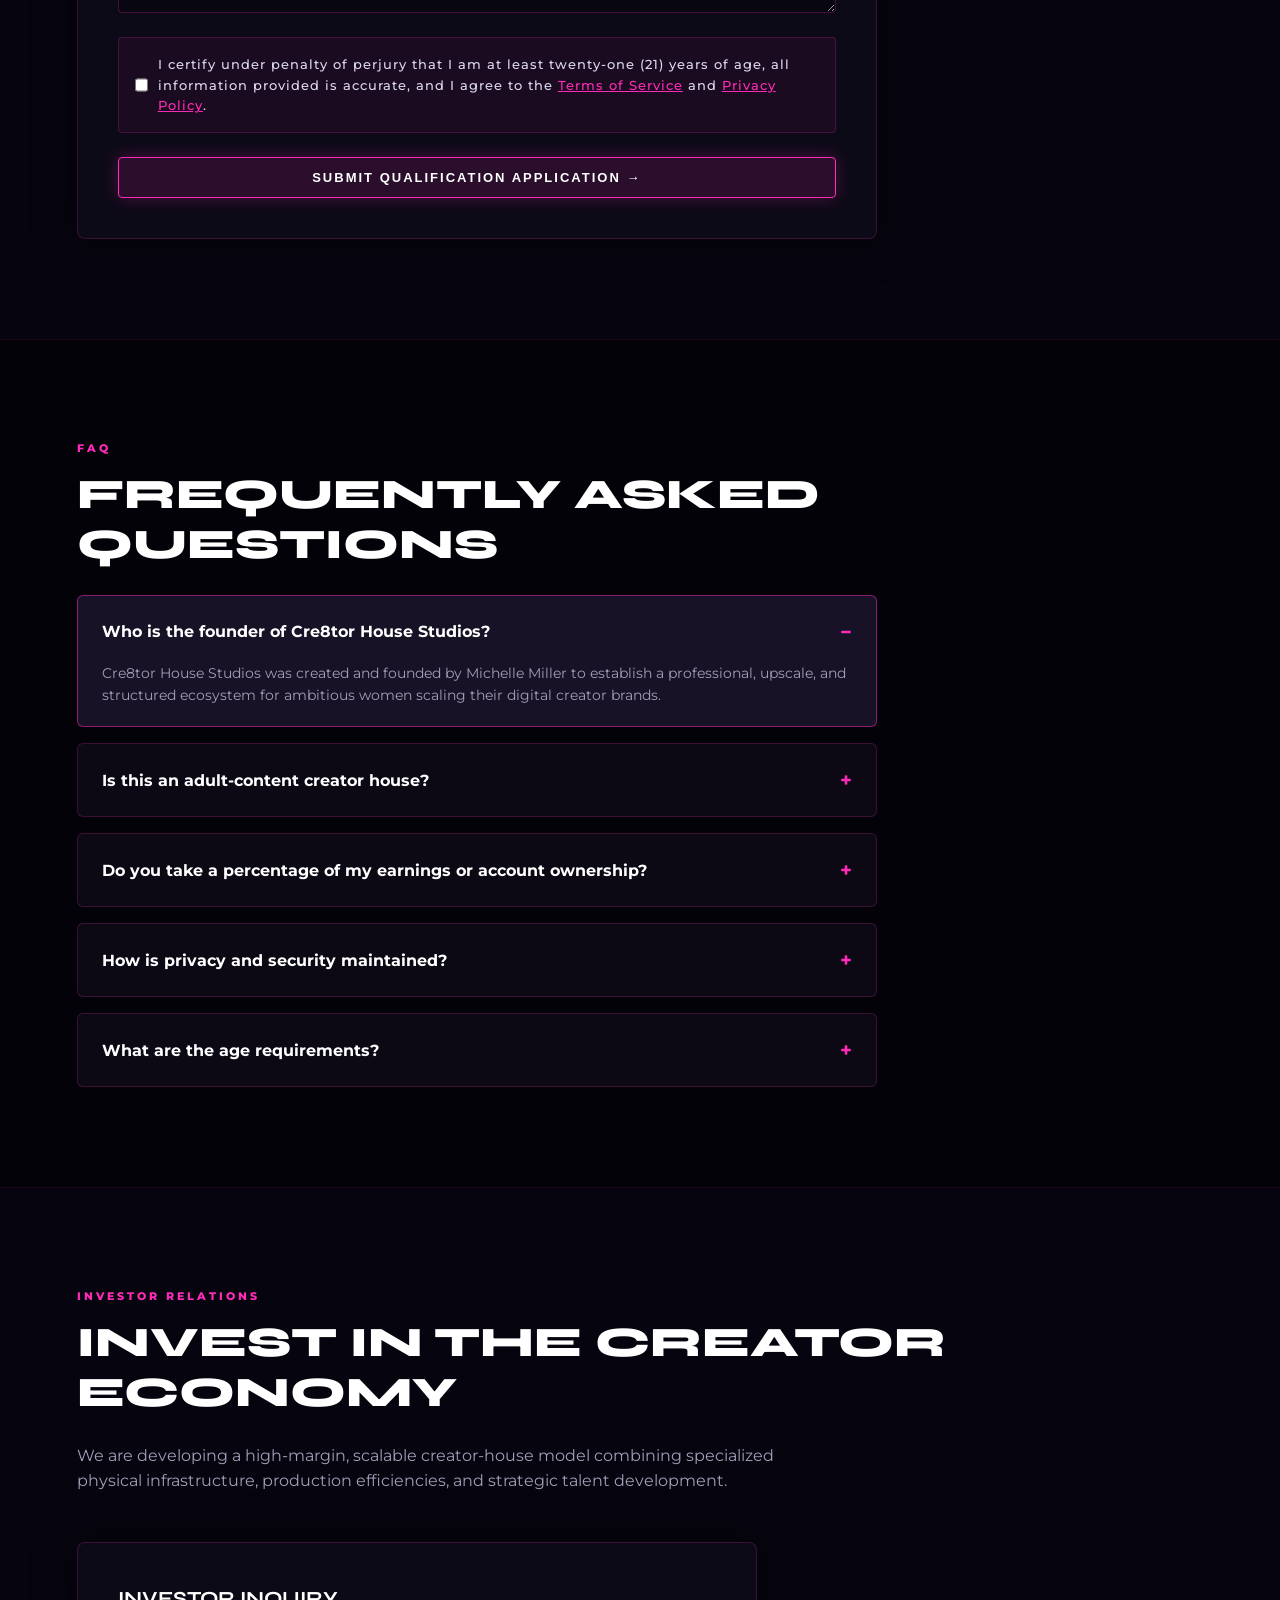
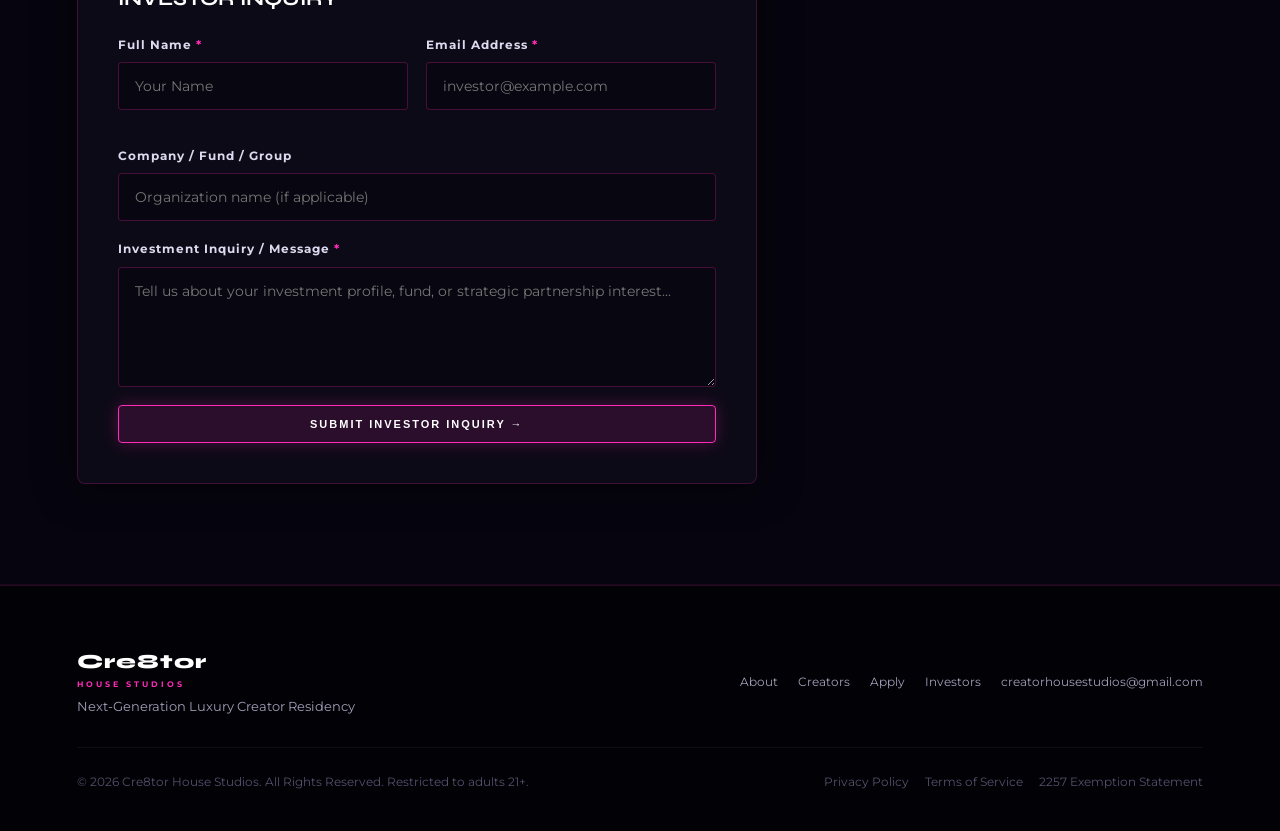
==== commit dda232b7: "Refactor index.html: Clean asset links, 21+ age gate, expanded 4-step qualification form, founder sh" ====
--- a/index.html
+++ b/index.html
@@ -1,64 +1,368 @@
 <!doctype html>
 <html lang="en">
 <head>
-<meta charset="utf-8">
-<meta name="viewport" content="width=device-width,initial-scale=1,viewport-fit=cover">
-<title>Cre8tor House Studios</title>
-<link rel="stylesheet" href="style.css">
+  <meta charset="utf-8">
+  <meta name="viewport" content="width=device-width, initial-scale=1, viewport-fit=cover">
+  <title>Cre8tor House Studios — Luxury Creator Residency & Production Studio</title>
+  <meta name="description" content="Next-generation adult content creator house and production residency built for ambitious women ready to turn content into a professional business.">
+  <link rel="stylesheet" href="style.css">
 </head>
 <body>
-<header>
-  <a href="#home" class="logo">Cre8tor<span>HOUSE STUDIOS</span></a>
-  <nav>
-    <a href="#home">HOME</a><a href="#about">ABOUT</a><a href="#creators">CREATORS</a>
-    <a href="#apply">APPLY</a><a href="#house">THE HOUSE</a><a href="#faq">FAQ</a>
-    <a href="#investors">INVESTORS</a><a href="#contact">CONTACT</a>
-  </nav>
-  <a href="#apply" class="navbtn">APPLY NOW</a>
-</header>
-
-<section id="home" class="hero">
-  <div class="hero-art">
-    <img src="[data-uri]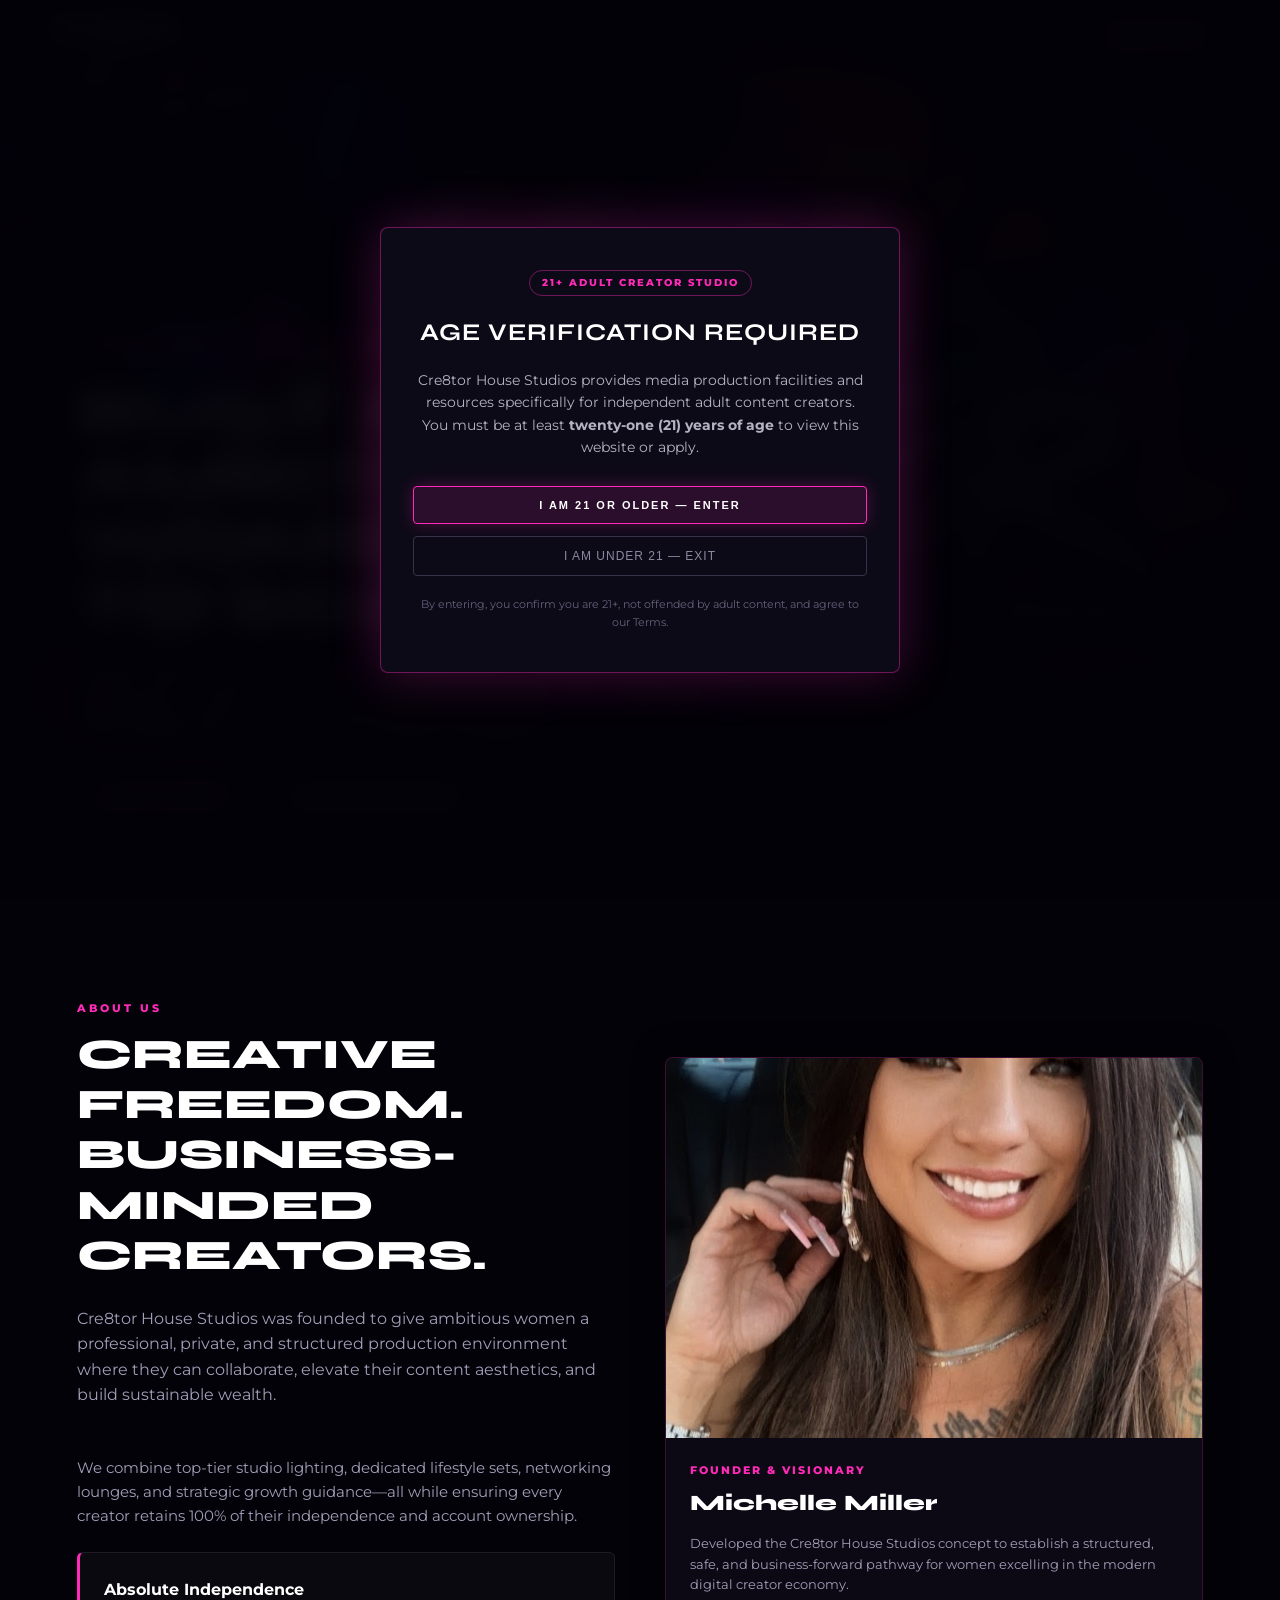
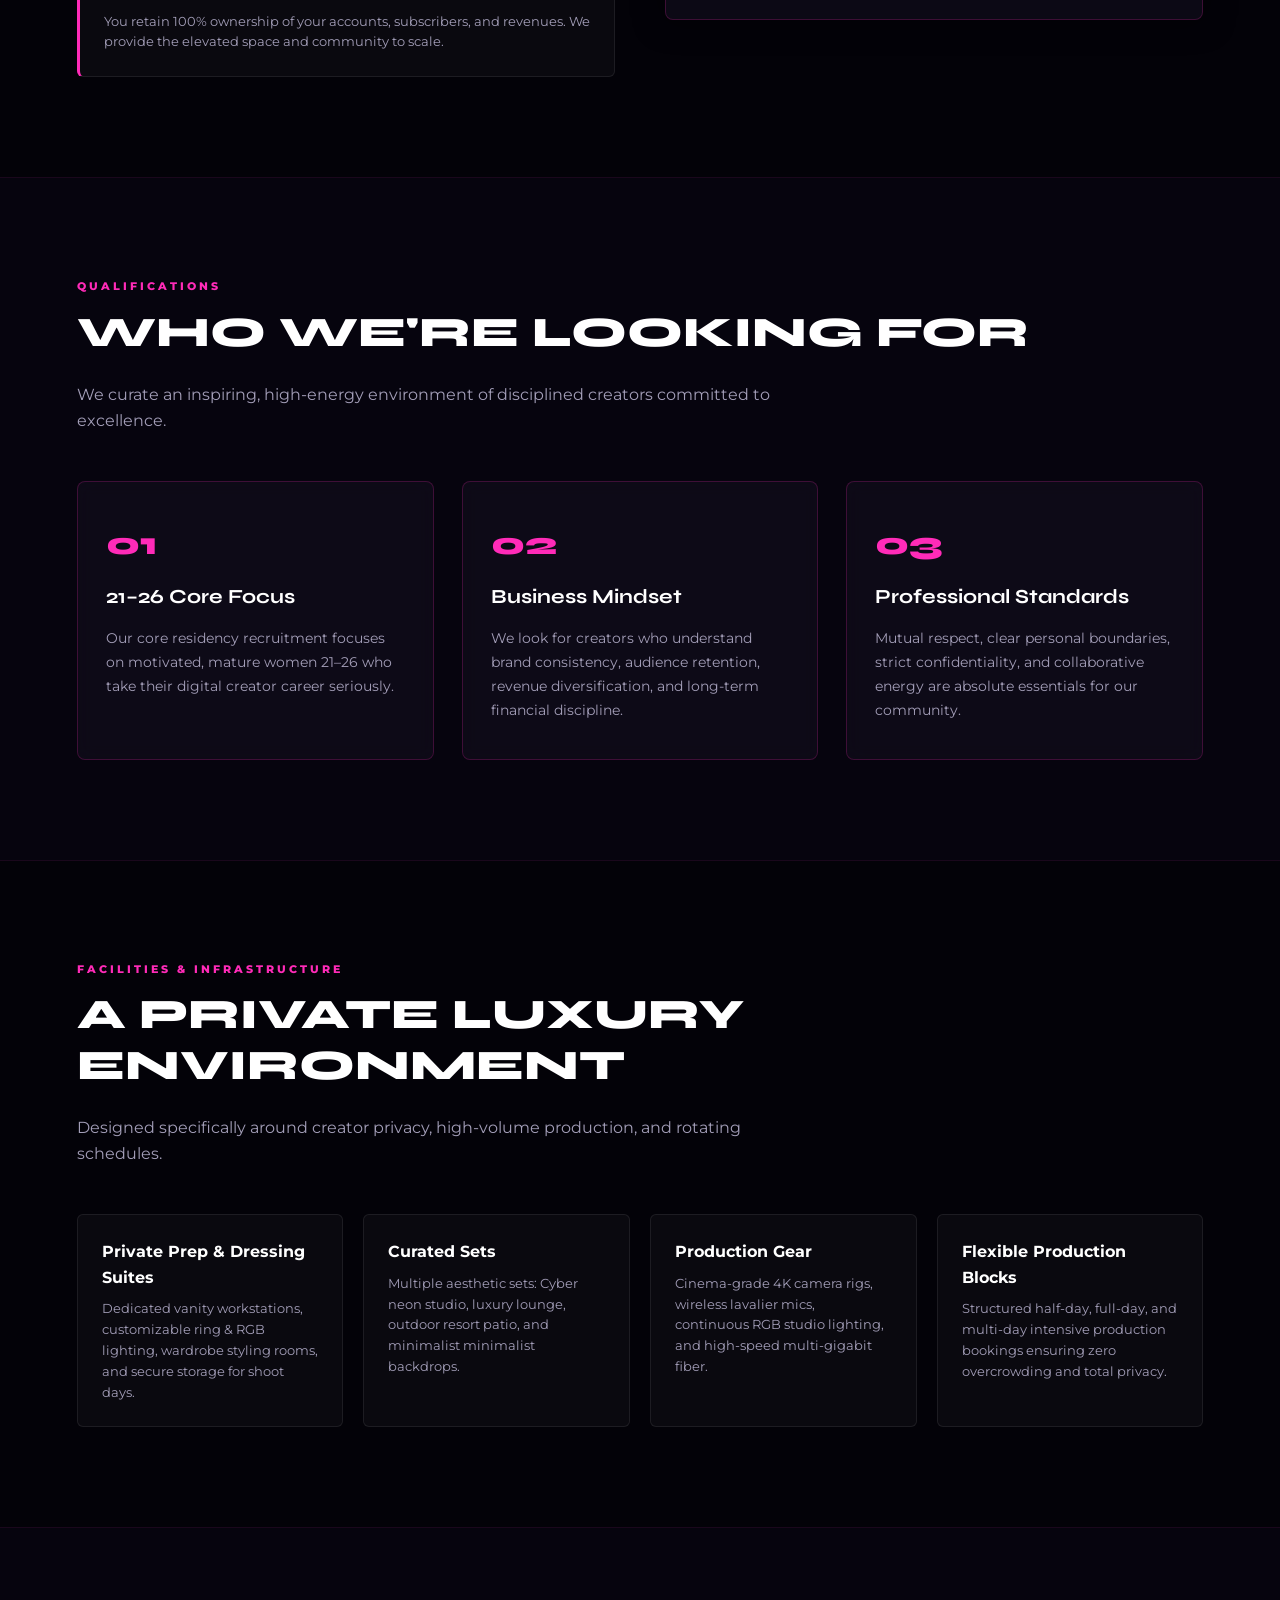
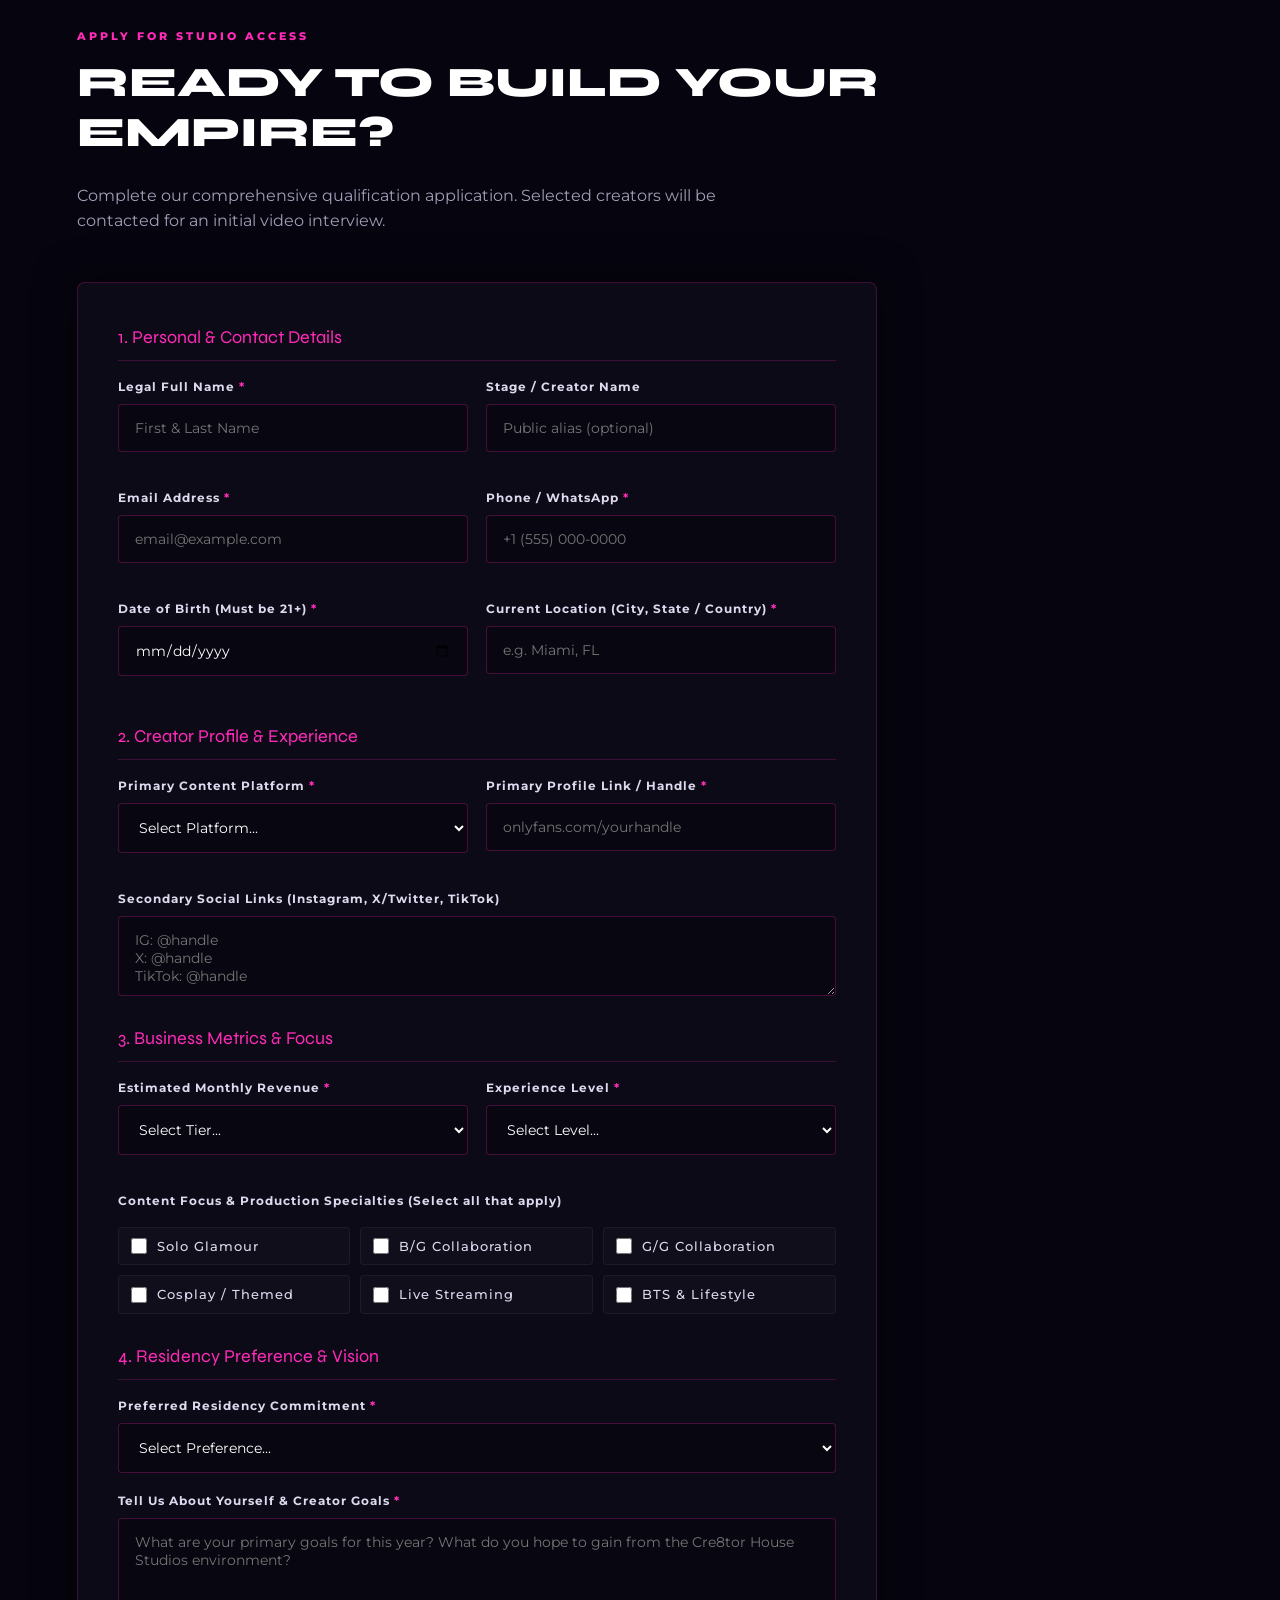
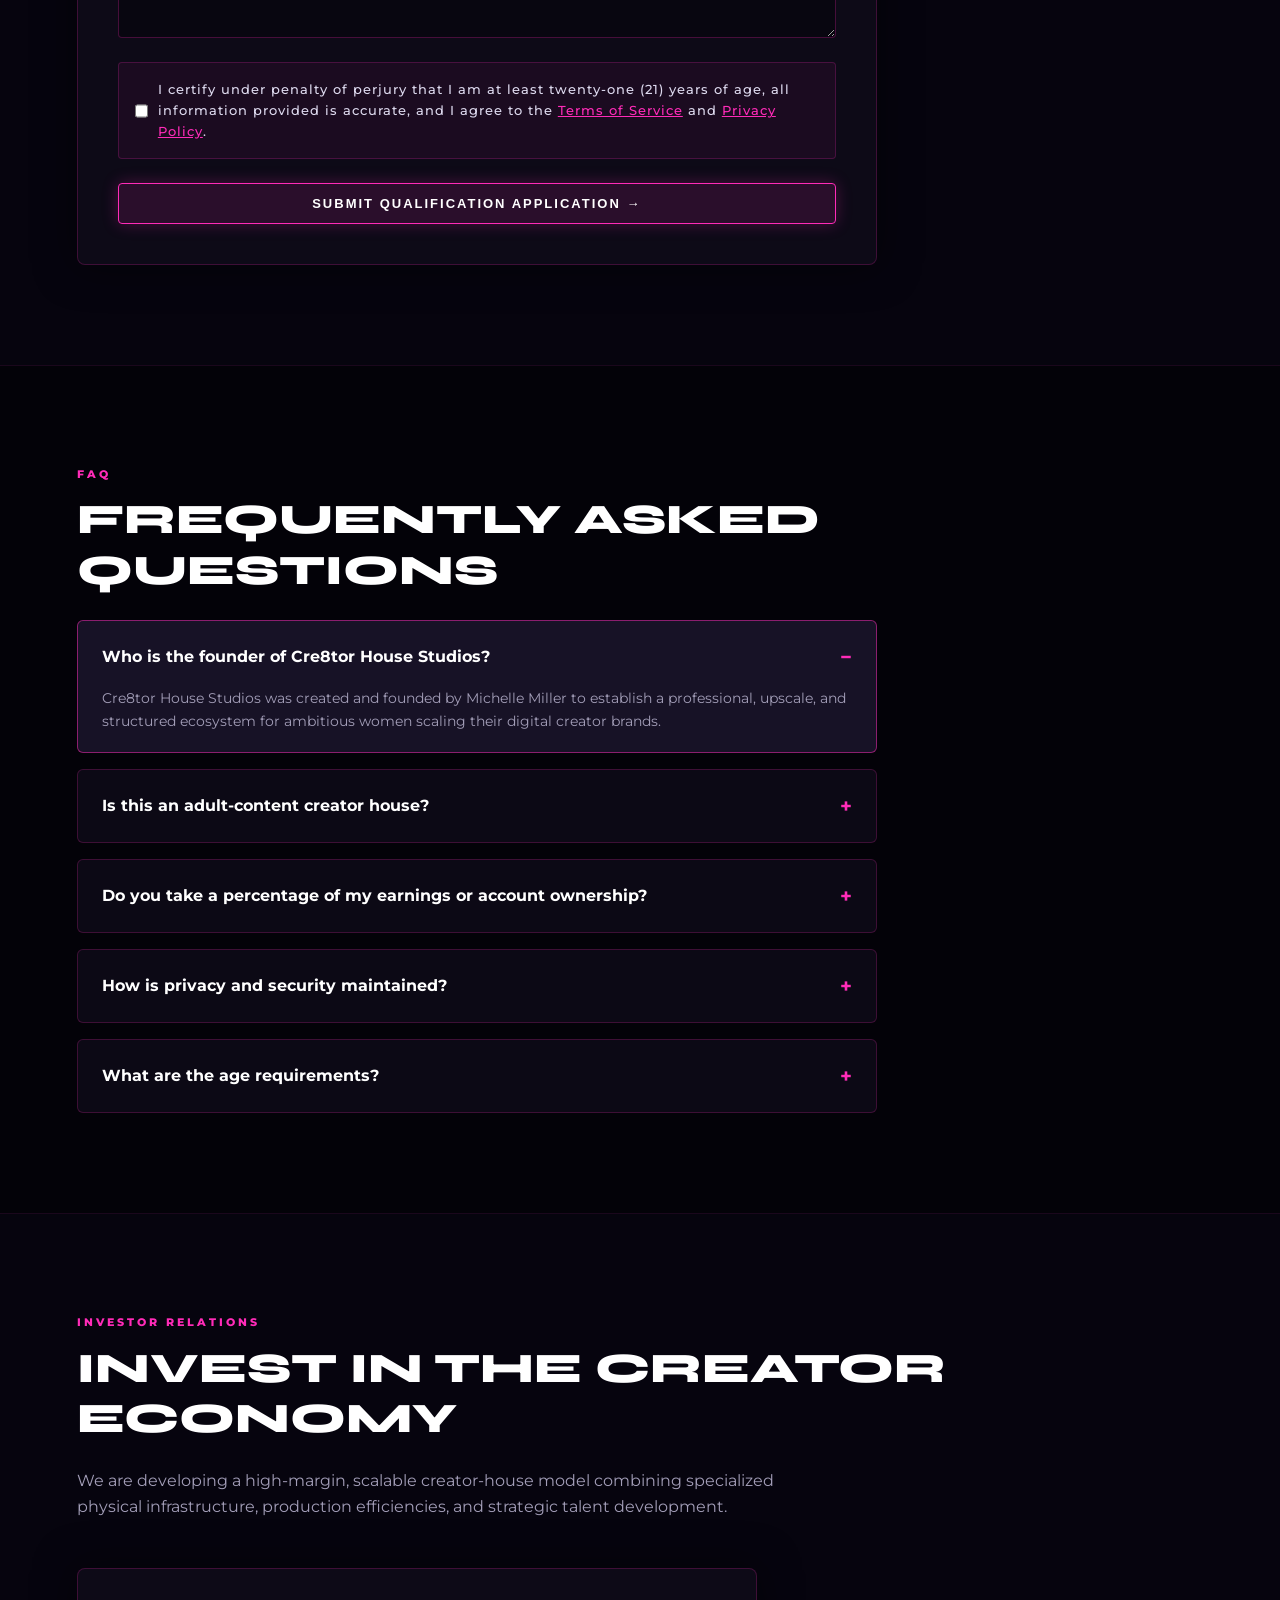
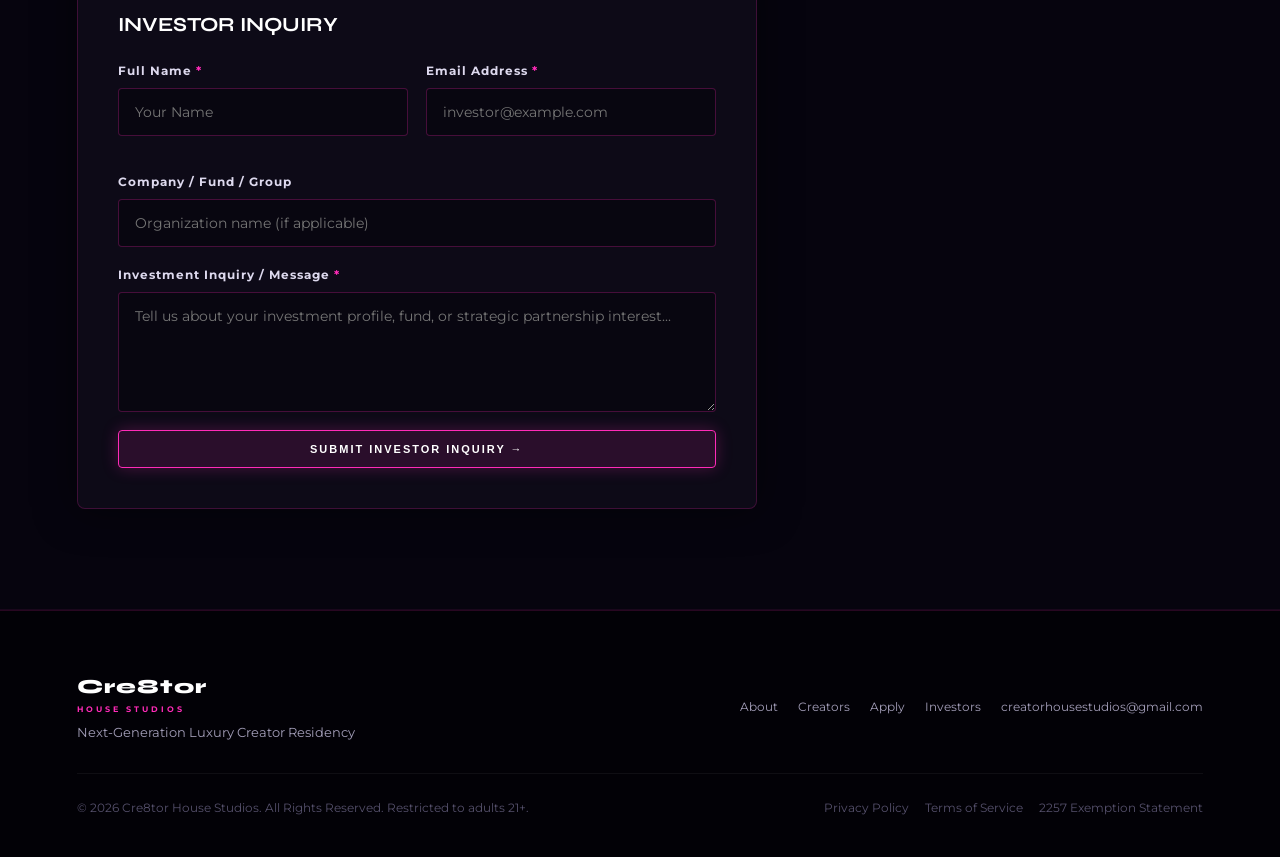
==== commit 119c4afc: "Update copy: frame as luxury production studio and creator incubator, not live-in residency" ====
--- a/index.html
+++ b/index.html
@@ -3,7 +3,7 @@
 <head>
   <meta charset="utf-8">
   <meta name="viewport" content="width=device-width, initial-scale=1, viewport-fit=cover">
-  <title>Cre8tor House Studios — Luxury Creator Residency & Production Studio</title>
+  <title>Cre8tor House Studios — Luxury Production Studio & Creator Incubator</title>
   <meta name="description" content="Next-generation adult content creator house and production residency built for ambitious women ready to turn content into a professional business.">
   <link rel="stylesheet" href="style.css">
 </head>
@@ -32,11 +32,11 @@
     </div>
     <div class="hero-overlay"></div>
     <div class="hero-content">
-      <div class="hero-pill">NEXT-GENERATION CREATOR RESIDENCY</div>
+      <div class="hero-pill">NEXT-GENERATION PRODUCTION STUDIO & CREATOR INCUBATOR</div>
       <h1>BUILT FOR AMBITIOUS WOMEN READY TO SCALE.</h1>
-      <p>Cre8tor House Studios provides high-end physical production sets, creator residences, community, and business infrastructure designed to help independent creators build 6-figure enterprises.</p>
+      <p>Cre8tor House Studios provides high-end physical production sets, cinema-grade gear, creative community, and business infrastructure designed to help independent creators build 6-figure enterprises.</p>
       <div class="hero-actions">
-        <a href="#apply" class="cta">APPLY FOR RESIDENCY →</a>
+        <a href="#apply" class="cta">APPLY TO JOIN →</a>
         <a href="#house" class="cta secondary">EXPLORE THE HOUSE</a>
       </div>
     </div>
@@ -97,8 +97,8 @@
     <p class="section-desc">Designed specifically around creator privacy, high-volume production, and rotating schedules.</p>
     <div class="house-features">
       <div class="feature-pill">
-        <h4>Private Suites</h4>
-        <p>Sound-dampened creator bedrooms with customizable luxury lighting, vanity workstations, and en-suite bathrooms.</p>
+        <h4>Private Prep & Dressing Suites</h4>
+        <p>Dedicated vanity workstations, customizable ring & RGB lighting, wardrobe styling rooms, and secure storage for shoot days.</p>
       </div>
       <div class="feature-pill">
         <h4>Curated Sets</h4>
@@ -109,15 +109,15 @@
         <p>Cinema-grade 4K camera rigs, wireless lavalier mics, continuous RGB studio lighting, and high-speed multi-gigabit fiber.</p>
       </div>
       <div class="feature-pill">
-        <h4>Rotating Schedules</h4>
-        <p>Structured 1-week intensives and 1-to-3 month residencies ensuring fresh content, zero overcrowding, and total privacy.</p>
+        <h4>Flexible Production Blocks</h4>
+        <p>Structured half-day, full-day, and multi-day intensive production bookings ensuring zero overcrowding and total privacy.</p>
       </div>
     </div>
   </section>
 
   <!-- EXPANDED CREATOR APPLICATION -->
   <section id="apply" class="section dark">
-    <span class="section-tag">APPLY FOR RESIDENCY</span>
+    <span class="section-tag">APPLY FOR STUDIO ACCESS</span>
     <h2 class="section-title">READY TO BUILD YOUR EMPIRE?</h2>
     <p class="section-desc">Complete our comprehensive qualification application. Selected creators will be contacted for an initial video interview.</p>
 
@@ -343,7 +343,7 @@
   <!-- 21+ AGE GATE MODAL -->
   <div id="age-gate-modal" class="age-gate-overlay" role="dialog" aria-modal="true">
     <div class="age-gate-card">
-      <div class="gate-badge">21+ ADULT CREATOR RESIDENCY</div>
+      <div class="gate-badge">21+ ADULT CREATOR STUDIO</div>
       <h2>AGE VERIFICATION REQUIRED</h2>
       <p>Cre8tor House Studios provides media production facilities and resources specifically for independent adult content creators. You must be at least <strong>twenty-one (21) years of age</strong> to view this website or apply.</p>
       <div class="gate-actions">
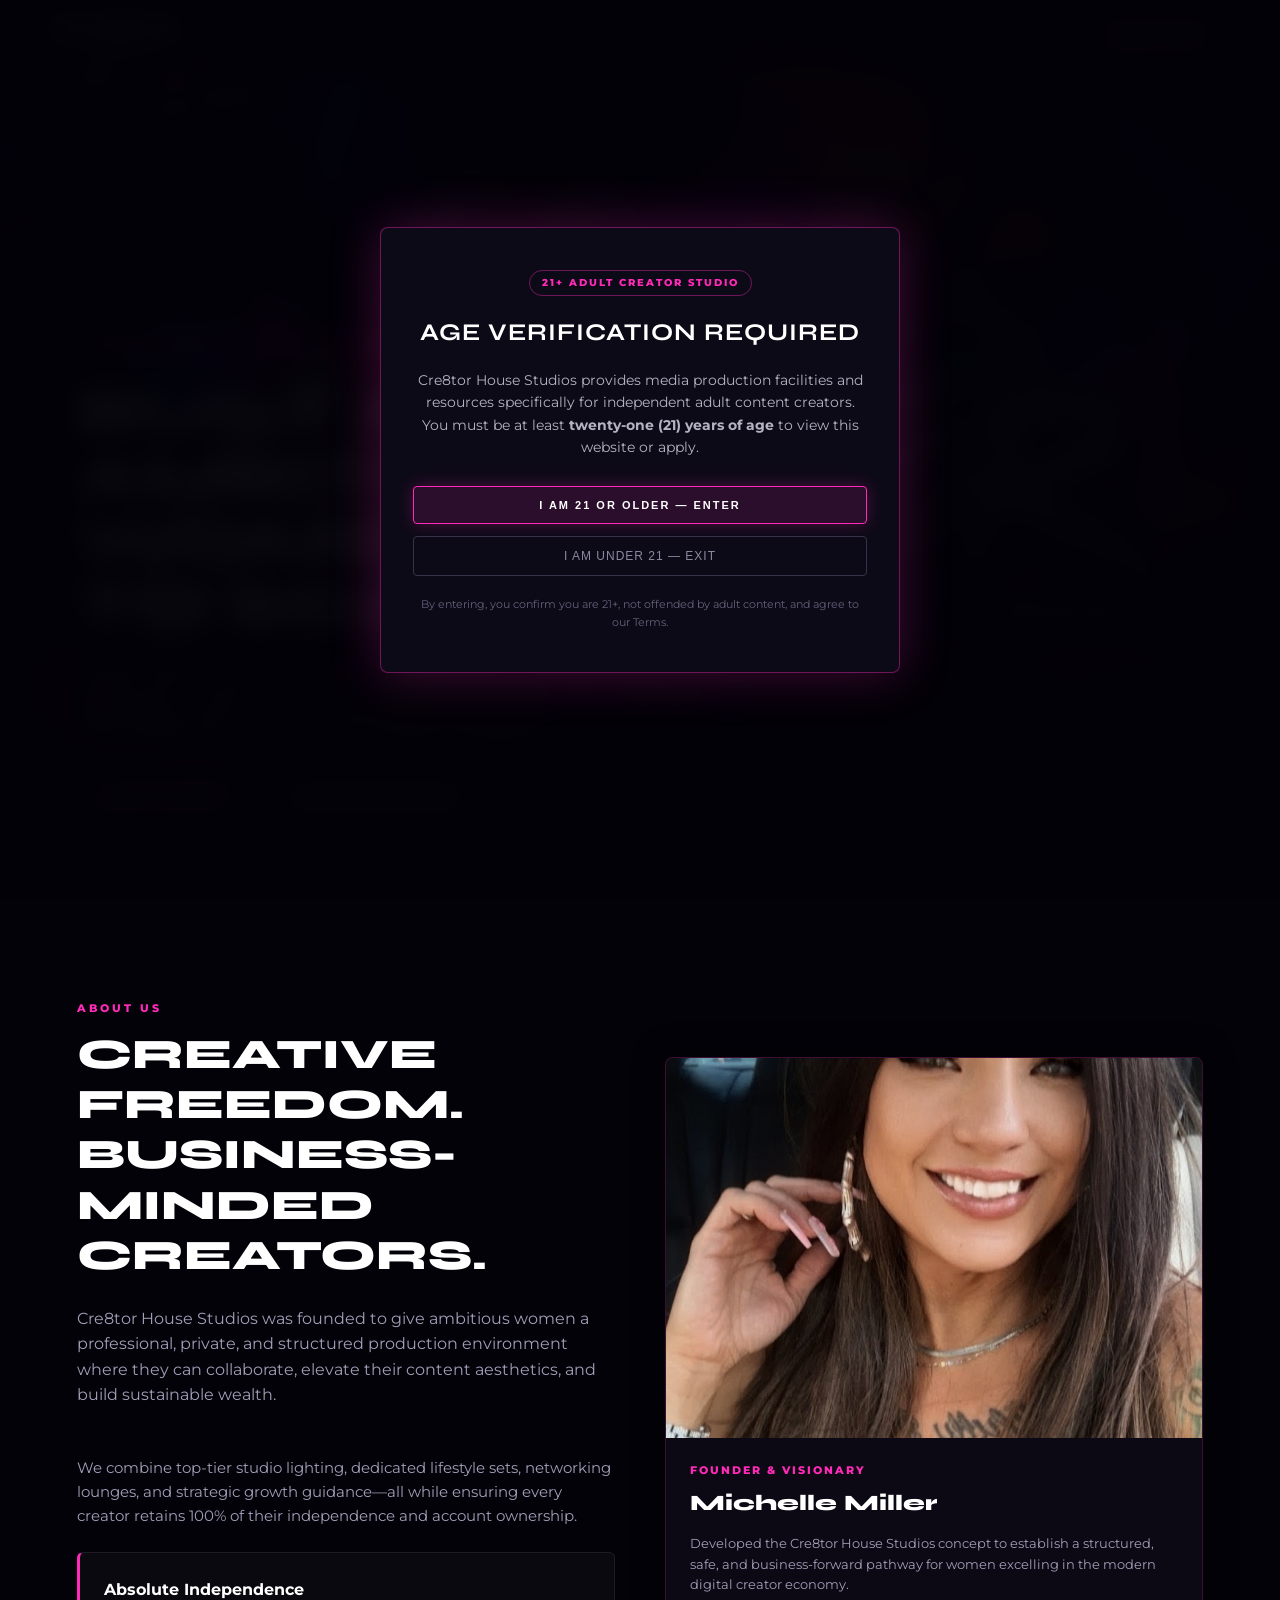
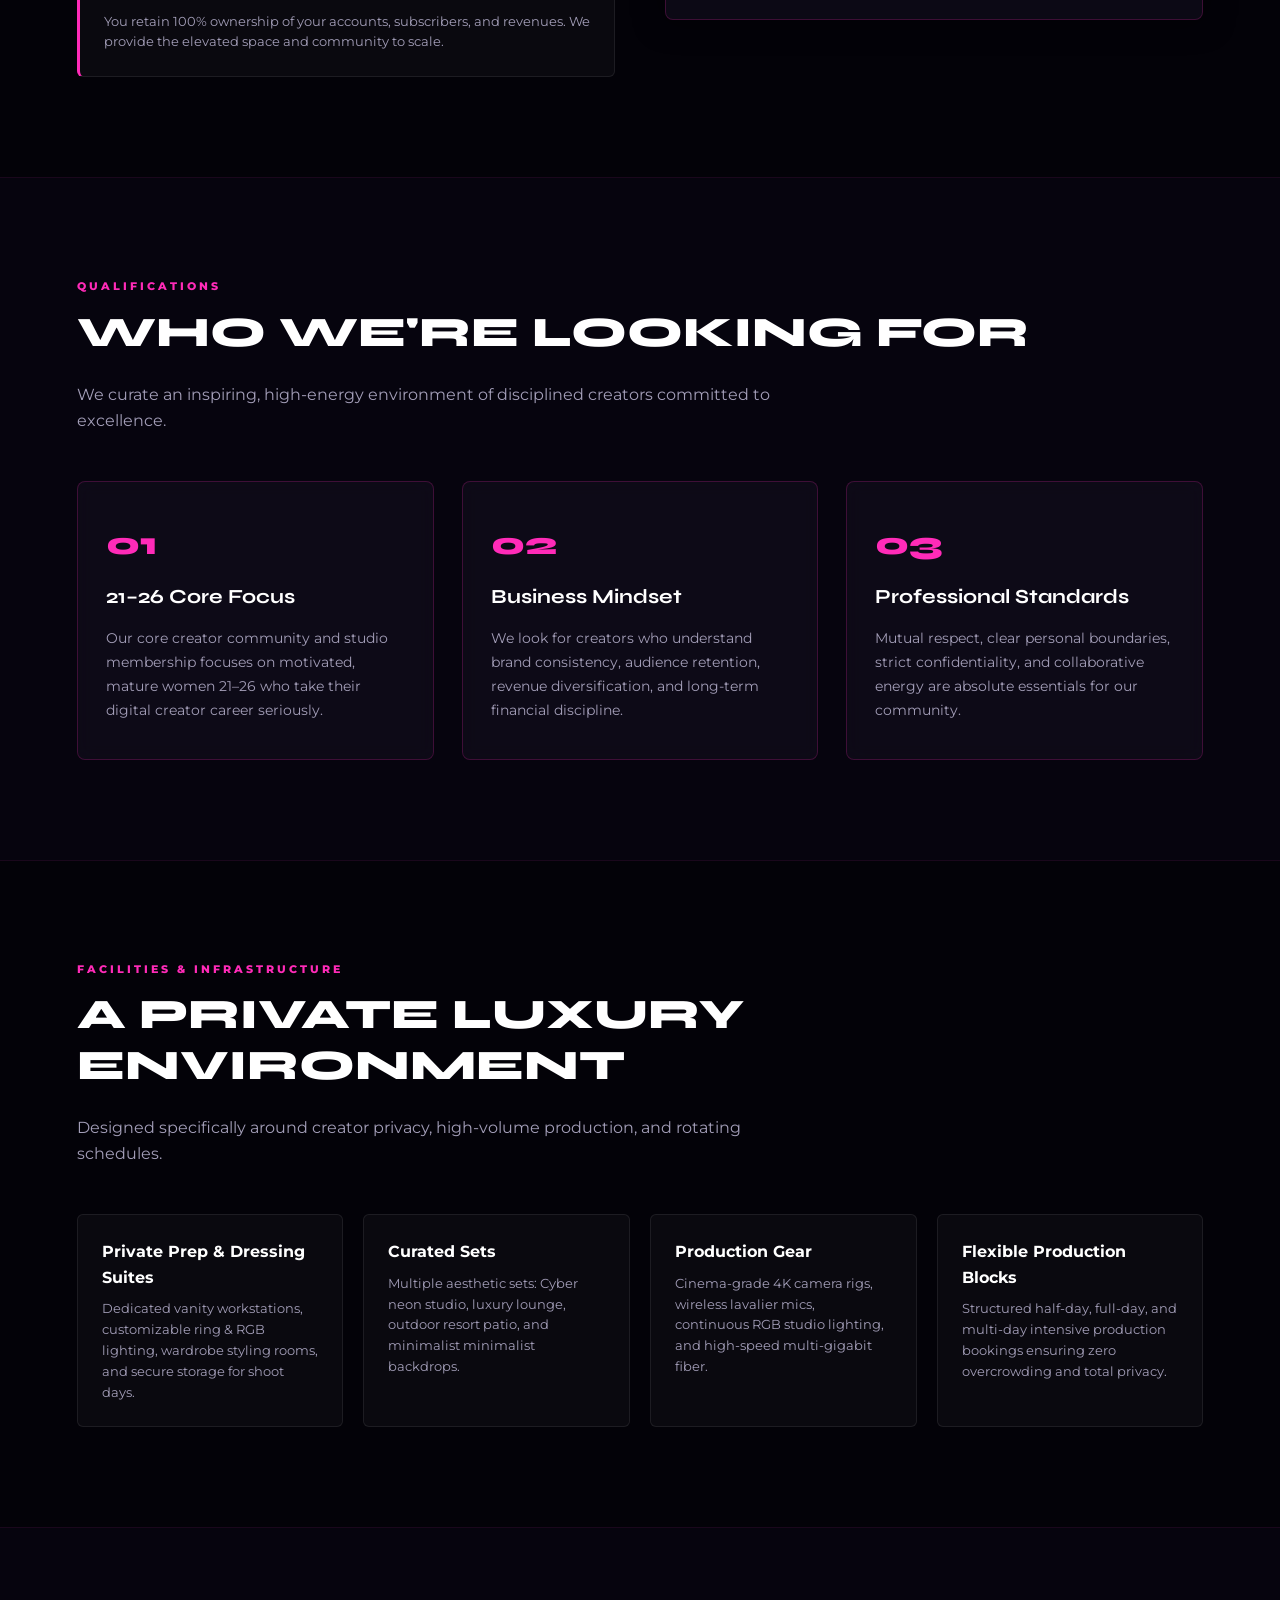
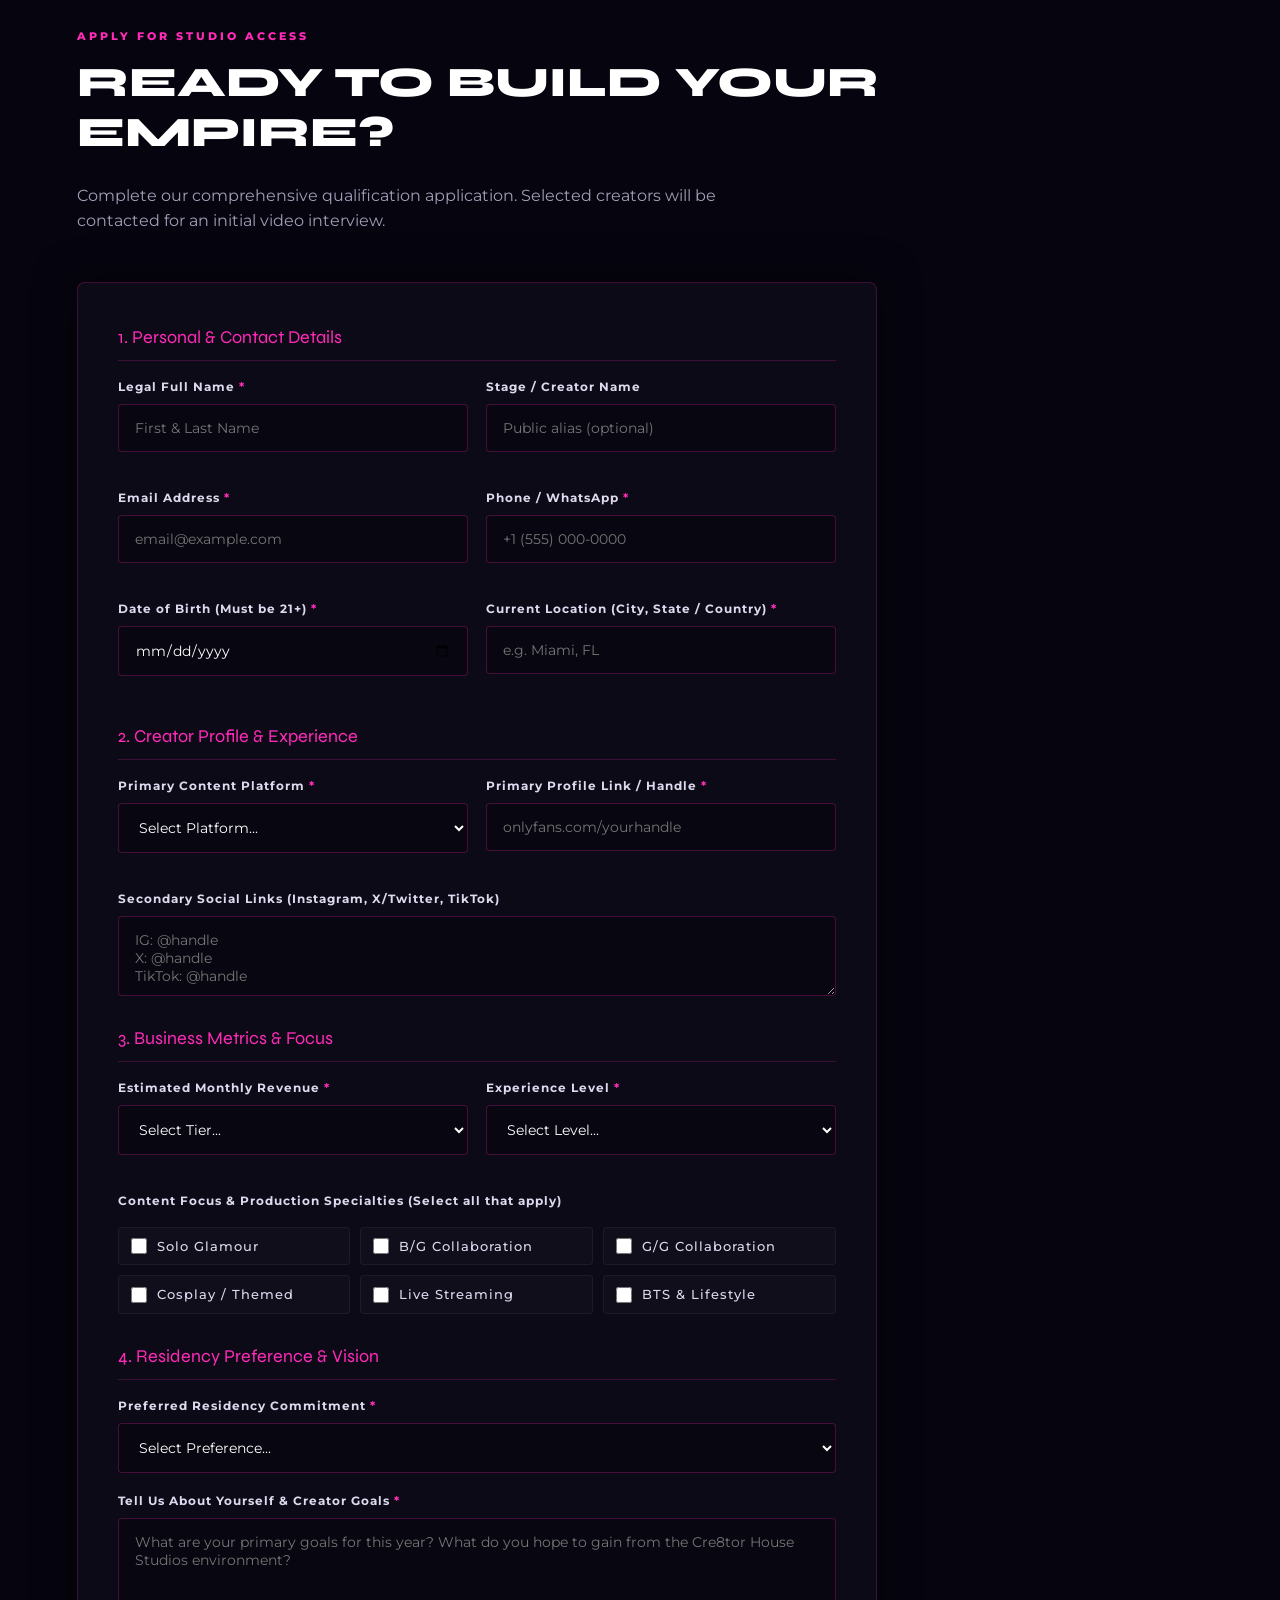
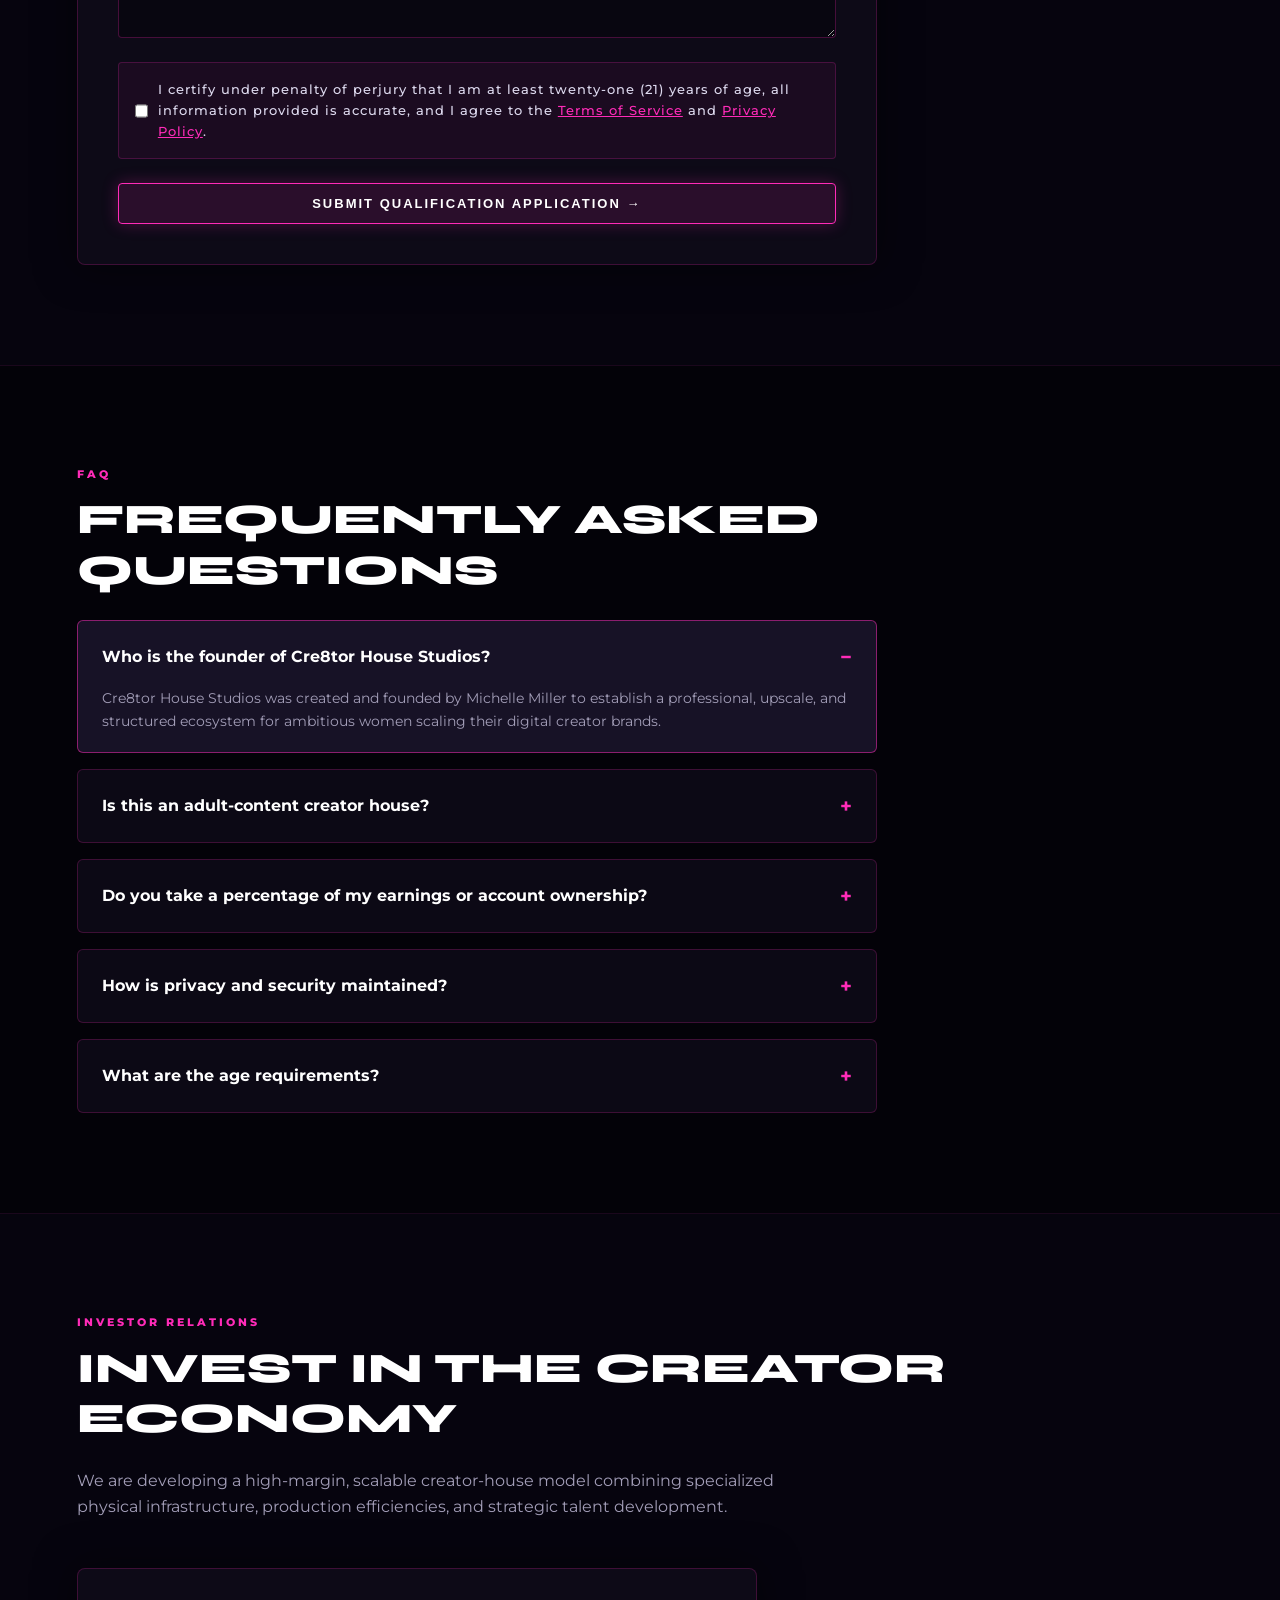
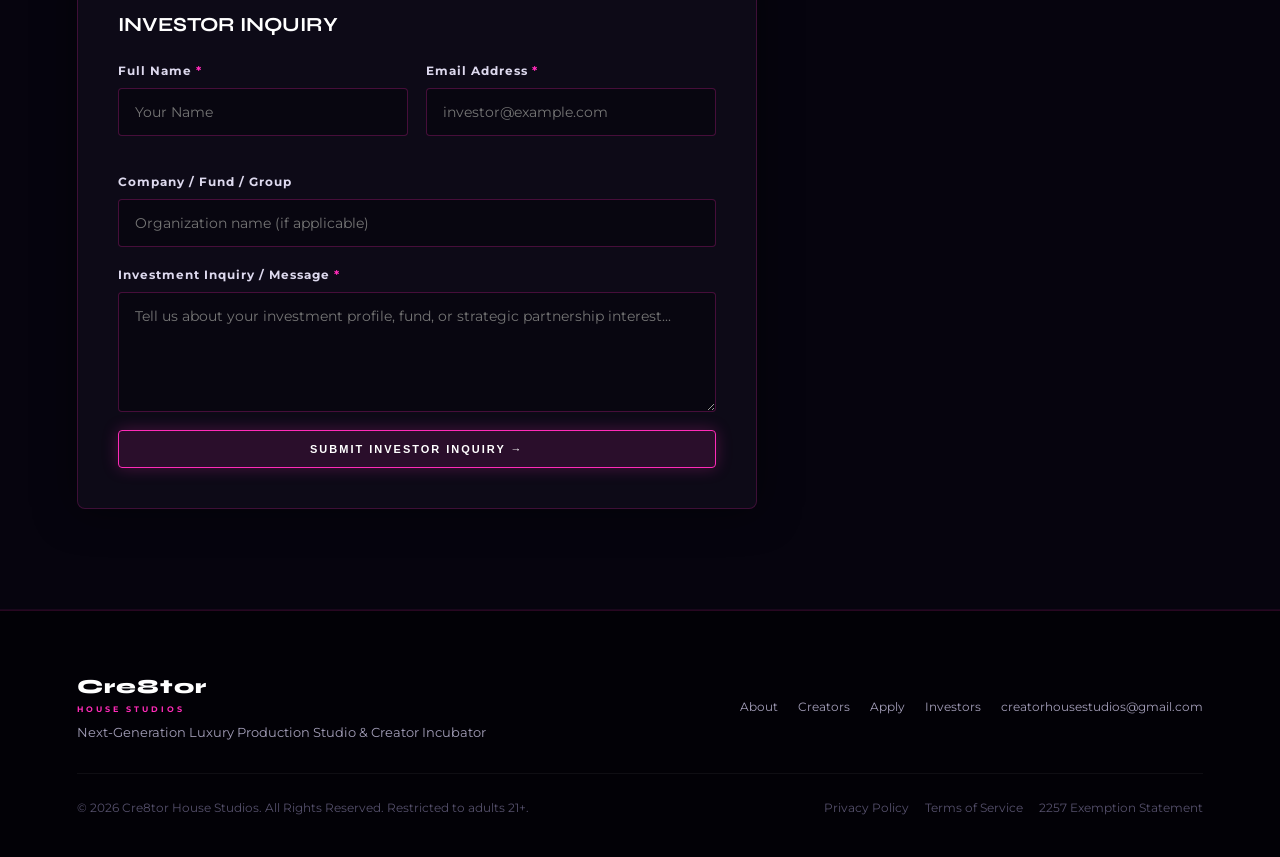
==== commit 4b64add7: "Remove all remaining residential references in favor of studio access" ====
--- a/index.html
+++ b/index.html
@@ -4,7 +4,7 @@
   <meta charset="utf-8">
   <meta name="viewport" content="width=device-width, initial-scale=1, viewport-fit=cover">
   <title>Cre8tor House Studios — Luxury Production Studio & Creator Incubator</title>
-  <meta name="description" content="Next-generation adult content creator house and production residency built for ambitious women ready to turn content into a professional business.">
+  <meta name="description" content="Next-generation adult content production studio and creator incubator built for ambitious women ready to turn content into a professional business.">
   <link rel="stylesheet" href="style.css">
 </head>
 <body>
@@ -75,7 +75,7 @@
       <div class="card">
         <div class="card-num">01</div>
         <h3>21–26 Core Focus</h3>
-        <p>Our core residency recruitment focuses on motivated, mature women 21–26 who take their digital creator career seriously.</p>
+        <p>Our core creator community and studio membership focuses on motivated, mature women 21–26 who take their digital creator career seriously.</p>
       </div>
       <div class="card">
         <div class="card-num">02</div>
@@ -320,7 +320,7 @@
     <div class="footer-top">
       <div>
         <div class="logo">Cre8tor<span>HOUSE STUDIOS</span></div>
-        <p style="font-size: 13px; color: var(--text-muted); margin-top: 6px;">Next-Generation Luxury Creator Residency</p>
+        <p style="font-size: 13px; color: var(--text-muted); margin-top: 6px;">Next-Generation Luxury Production Studio & Creator Incubator</p>
       </div>
       <div class="footer-links">
         <a href="#about">About</a>
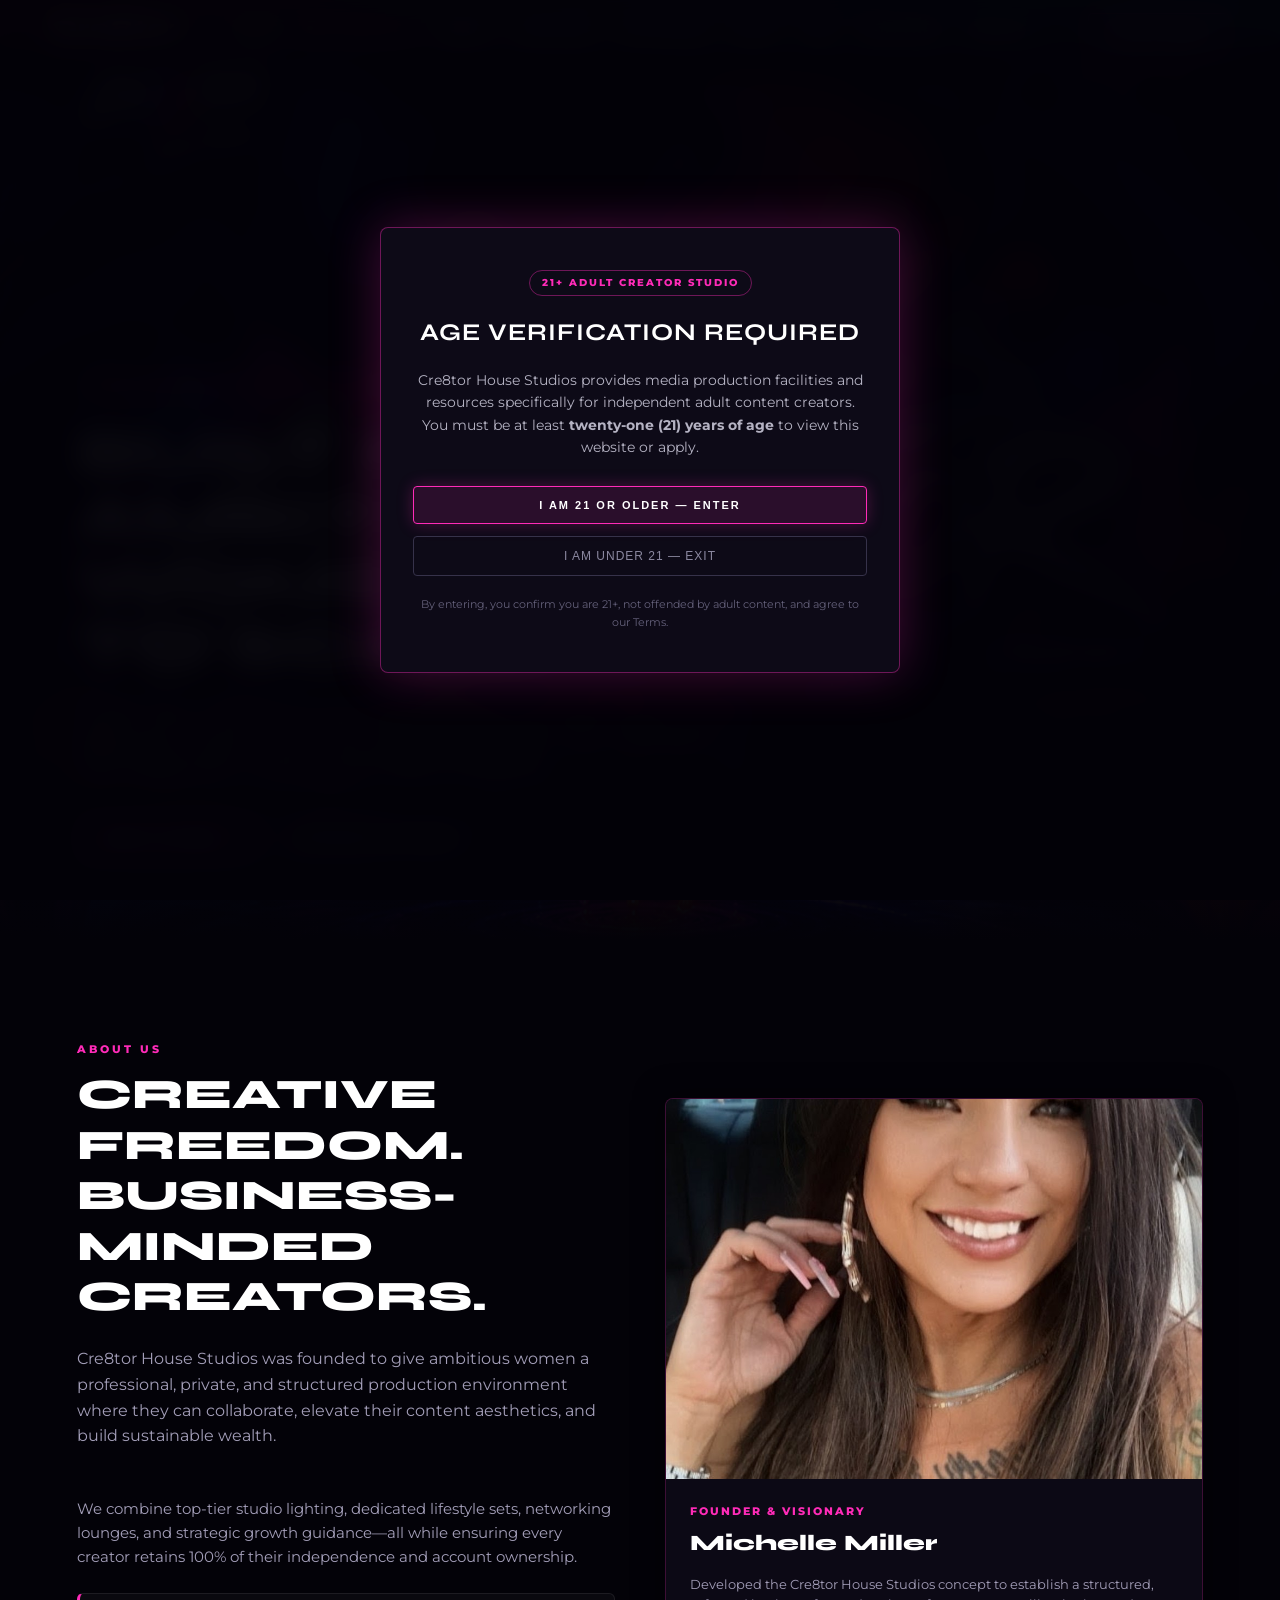
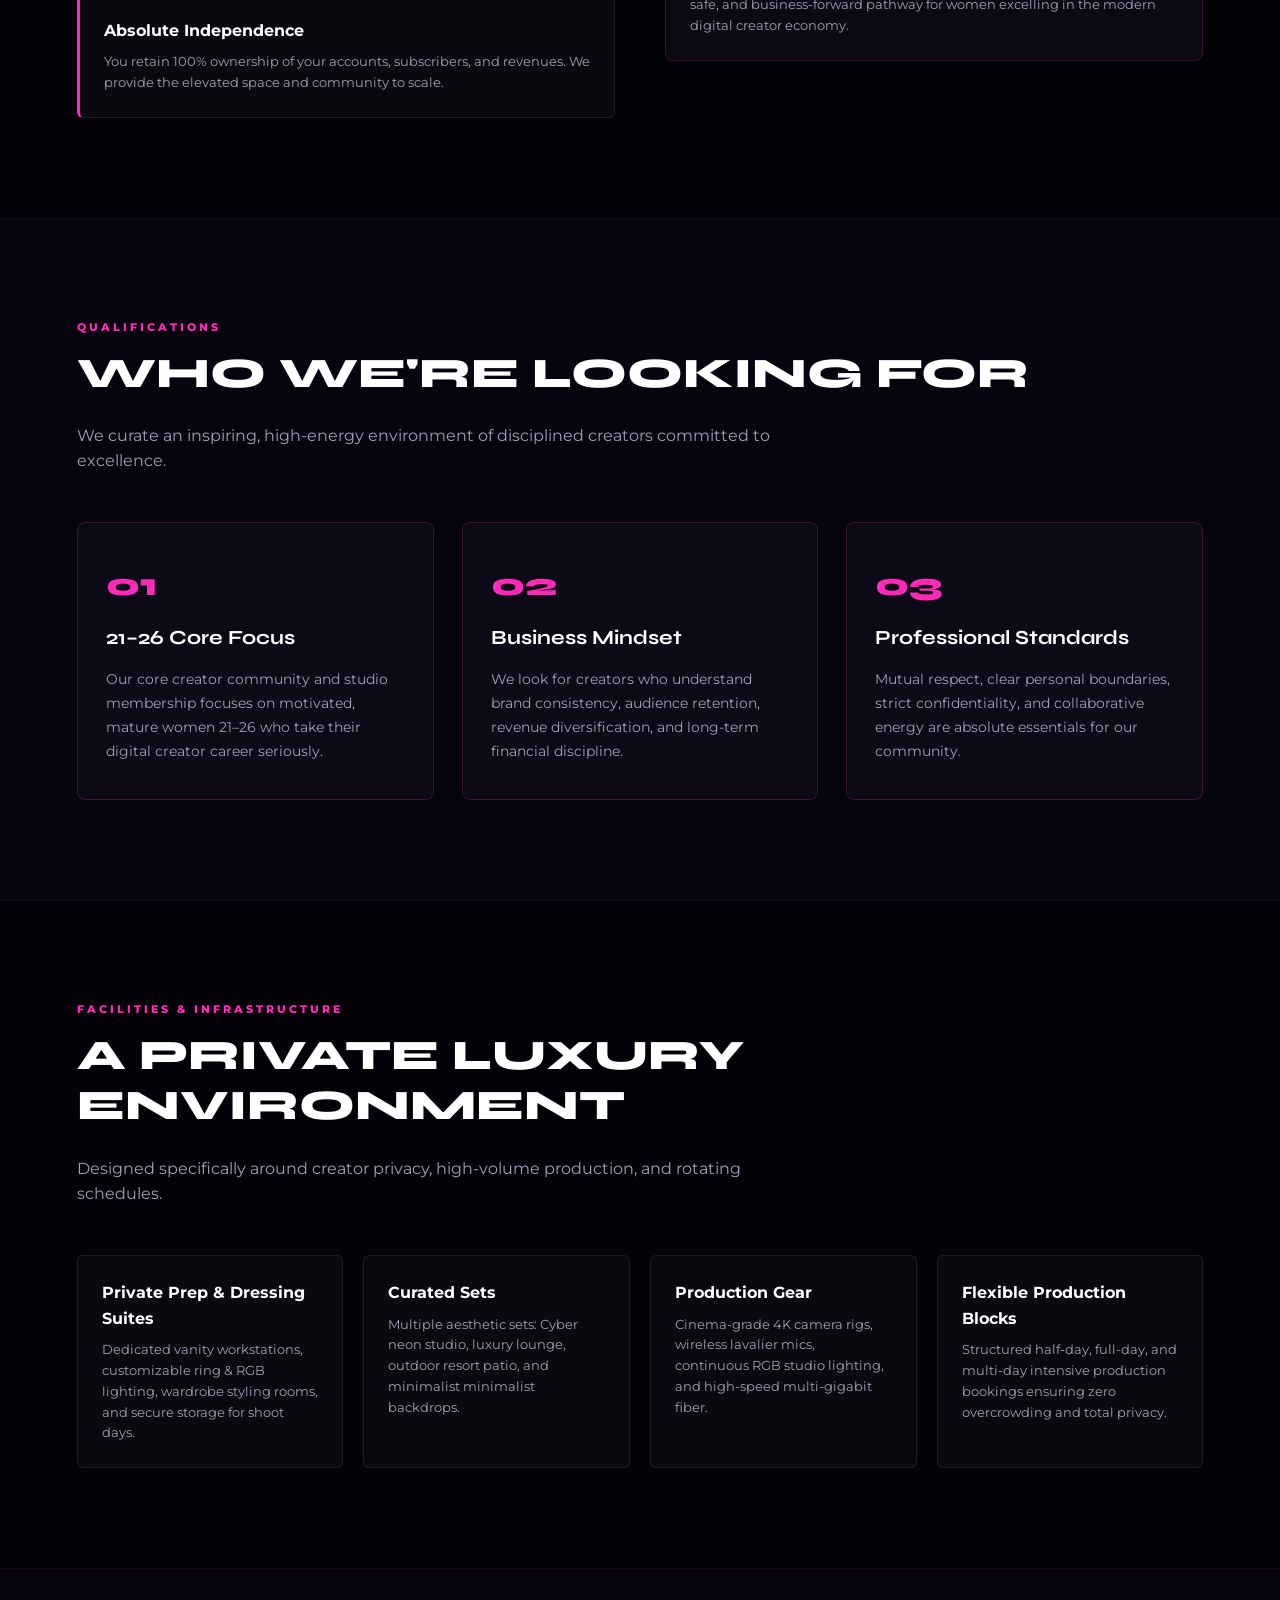
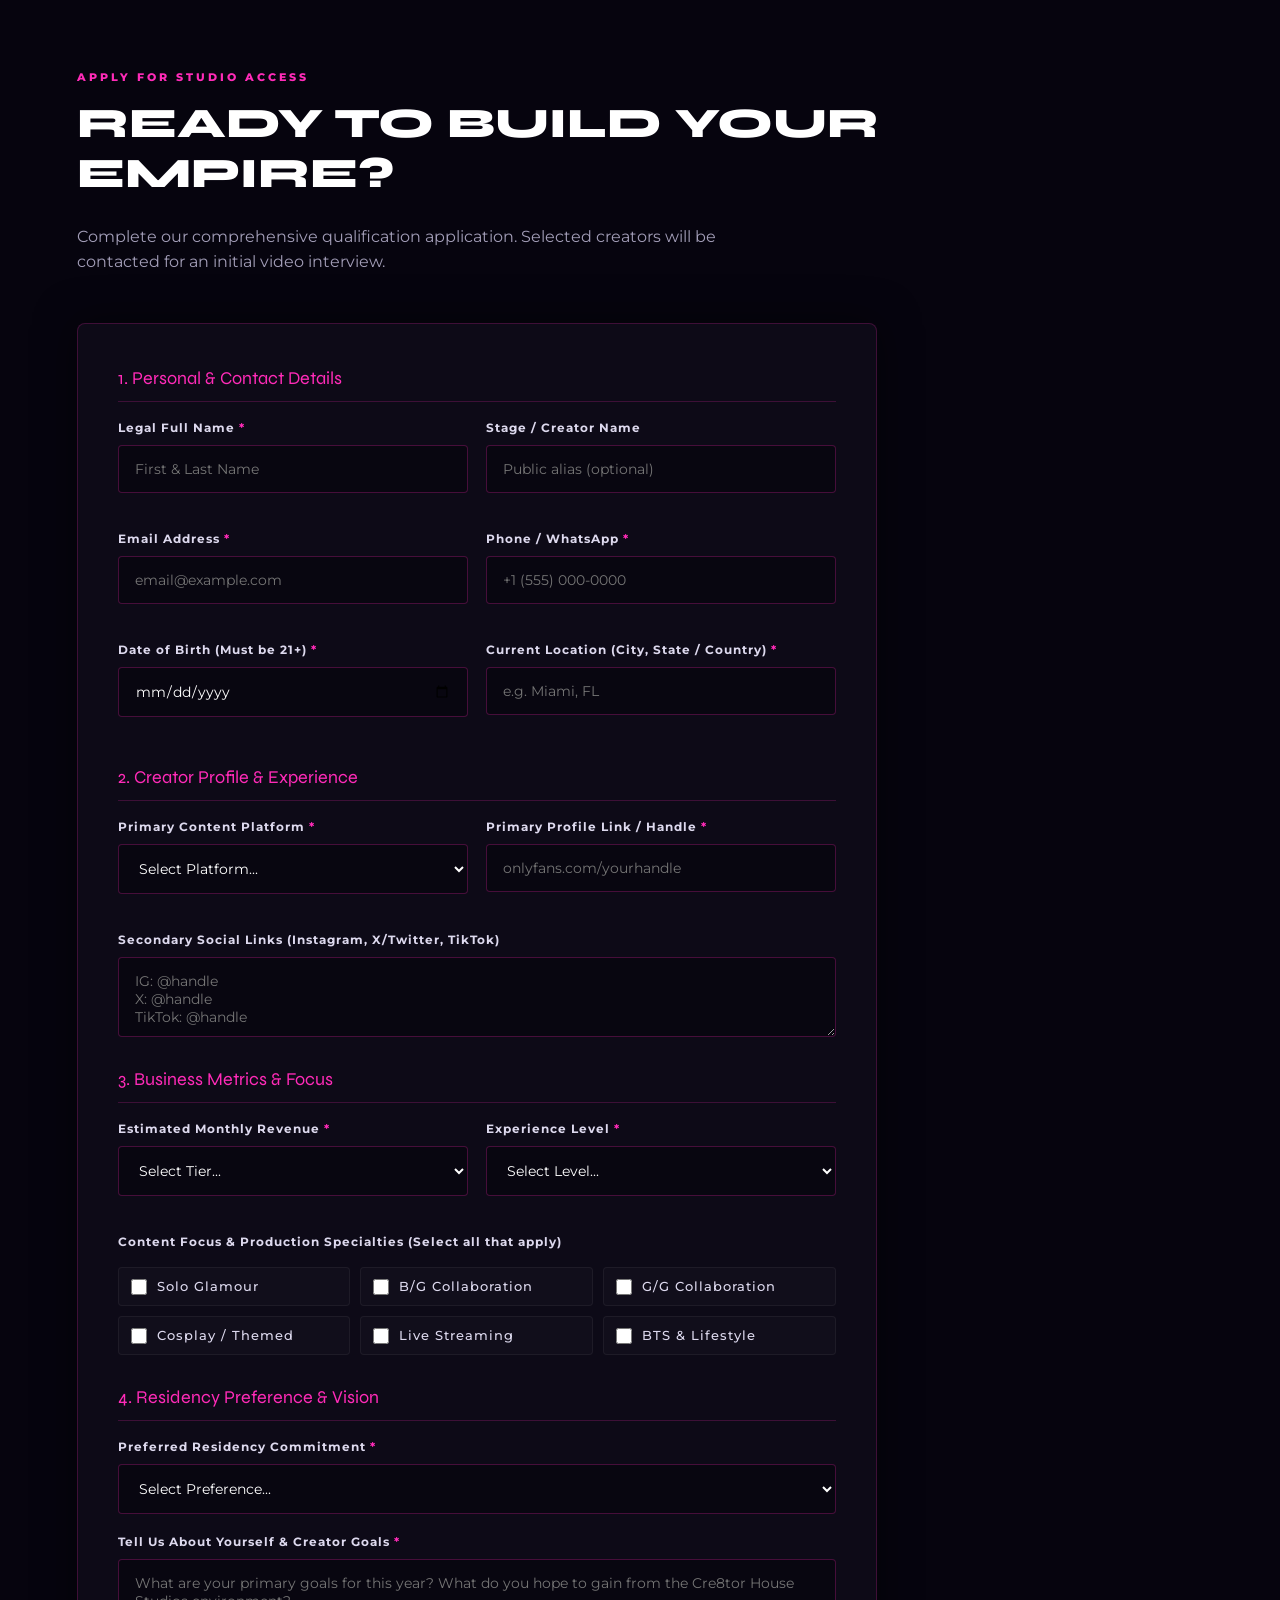
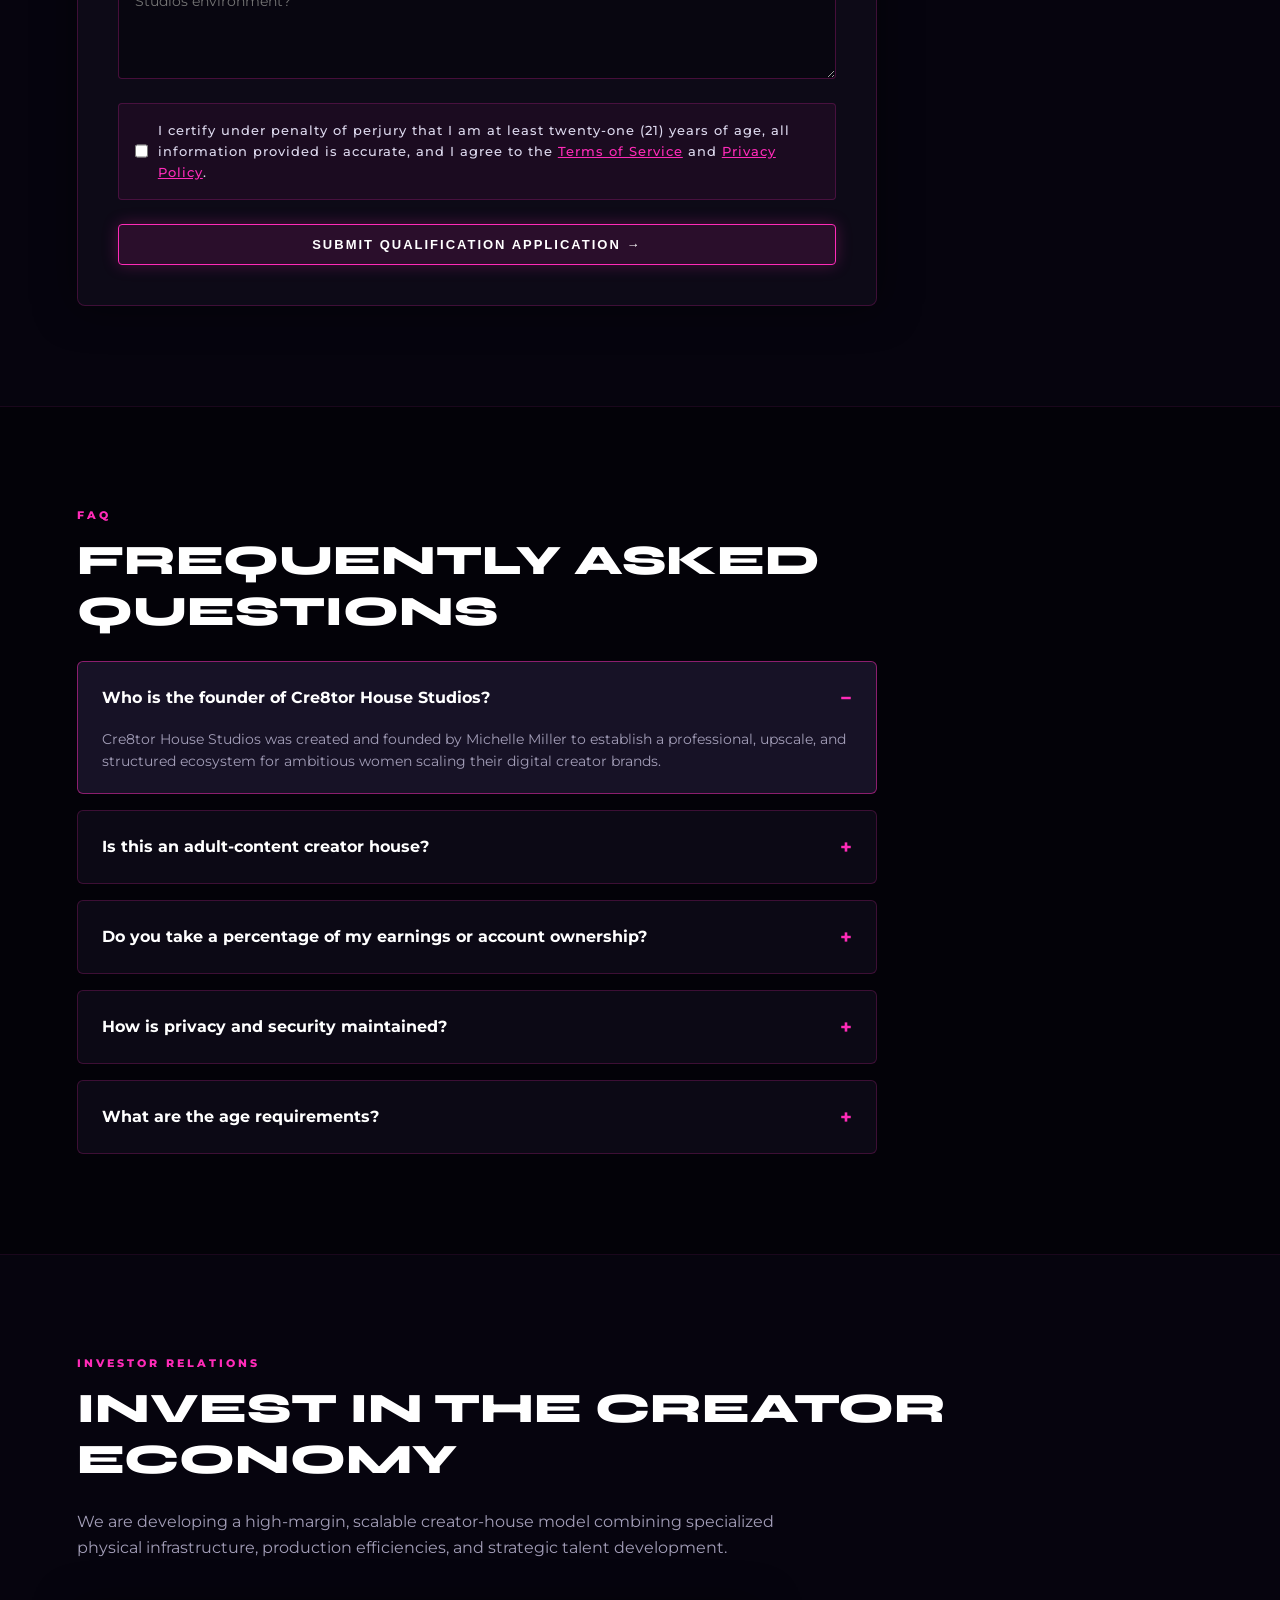
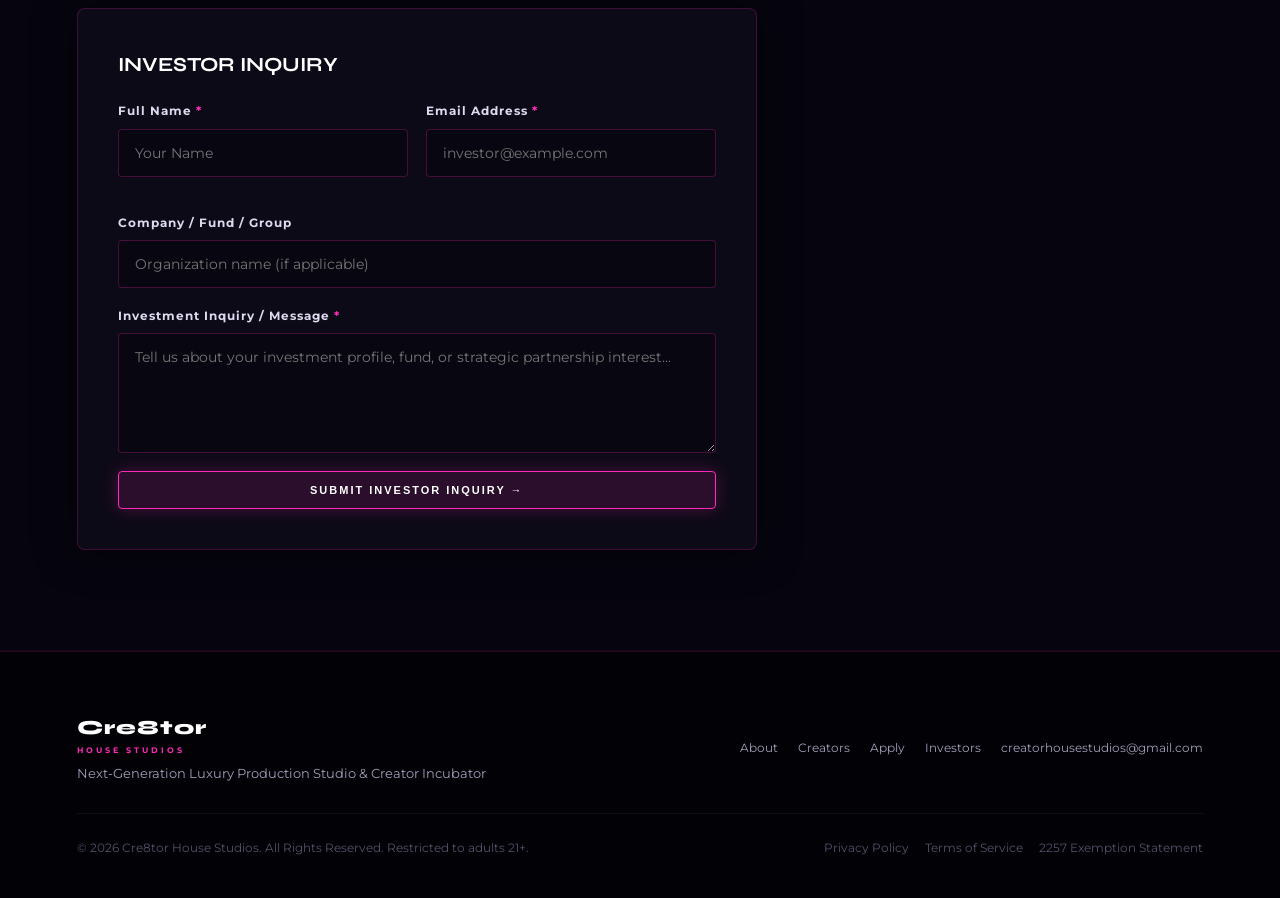
==== commit 3023cebe: "Link to new founding-8.html launch campaign page in announcement bar, nav, and footer" ====
--- a/index.html
+++ b/index.html
@@ -9,14 +9,21 @@
 </head>
 <body>
 
+  <!-- LAUNCH ANNOUNCEMENT BAR -->
+  <div style="background: linear-gradient(90deg, #ff2e63, #08f7fe); color: #050508; font-weight: 800; font-size: 13px; text-align: center; padding: 10px 16px; letter-spacing: 1px;">
+    ⚡ OFFICIAL LAUNCH: Applications for the "Founding 8" Inaugural Cohort are now live! 
+    <a href="founding-8.html" style="color: #050508; text-decoration: underline; margin-left: 8px; font-weight: 900;">EXPLORE SPACES & APPLY (8 SLOTS) →</a>
+  </div>
+
   <!-- FIXED HEADER -->
   <header>
     <a href="#home" class="logo">Cre8tor<span>HOUSE STUDIOS</span></a>
     <nav>
       <a href="#home">HOME</a>
+      <a href="founding-8.html" style="color: var(--accent-pink); font-weight: 700;">🔥 FOUNDING 8</a>
       <a href="#about">ABOUT</a>
       <a href="#creators">CREATORS</a>
-      <a href="#house">THE HOUSE</a>
+      <a href="#house">THE SPACES</a>
       <a href="#apply">APPLY</a>
       <a href="#faq">FAQ</a>
       <a href="#investors">INVESTORS</a>
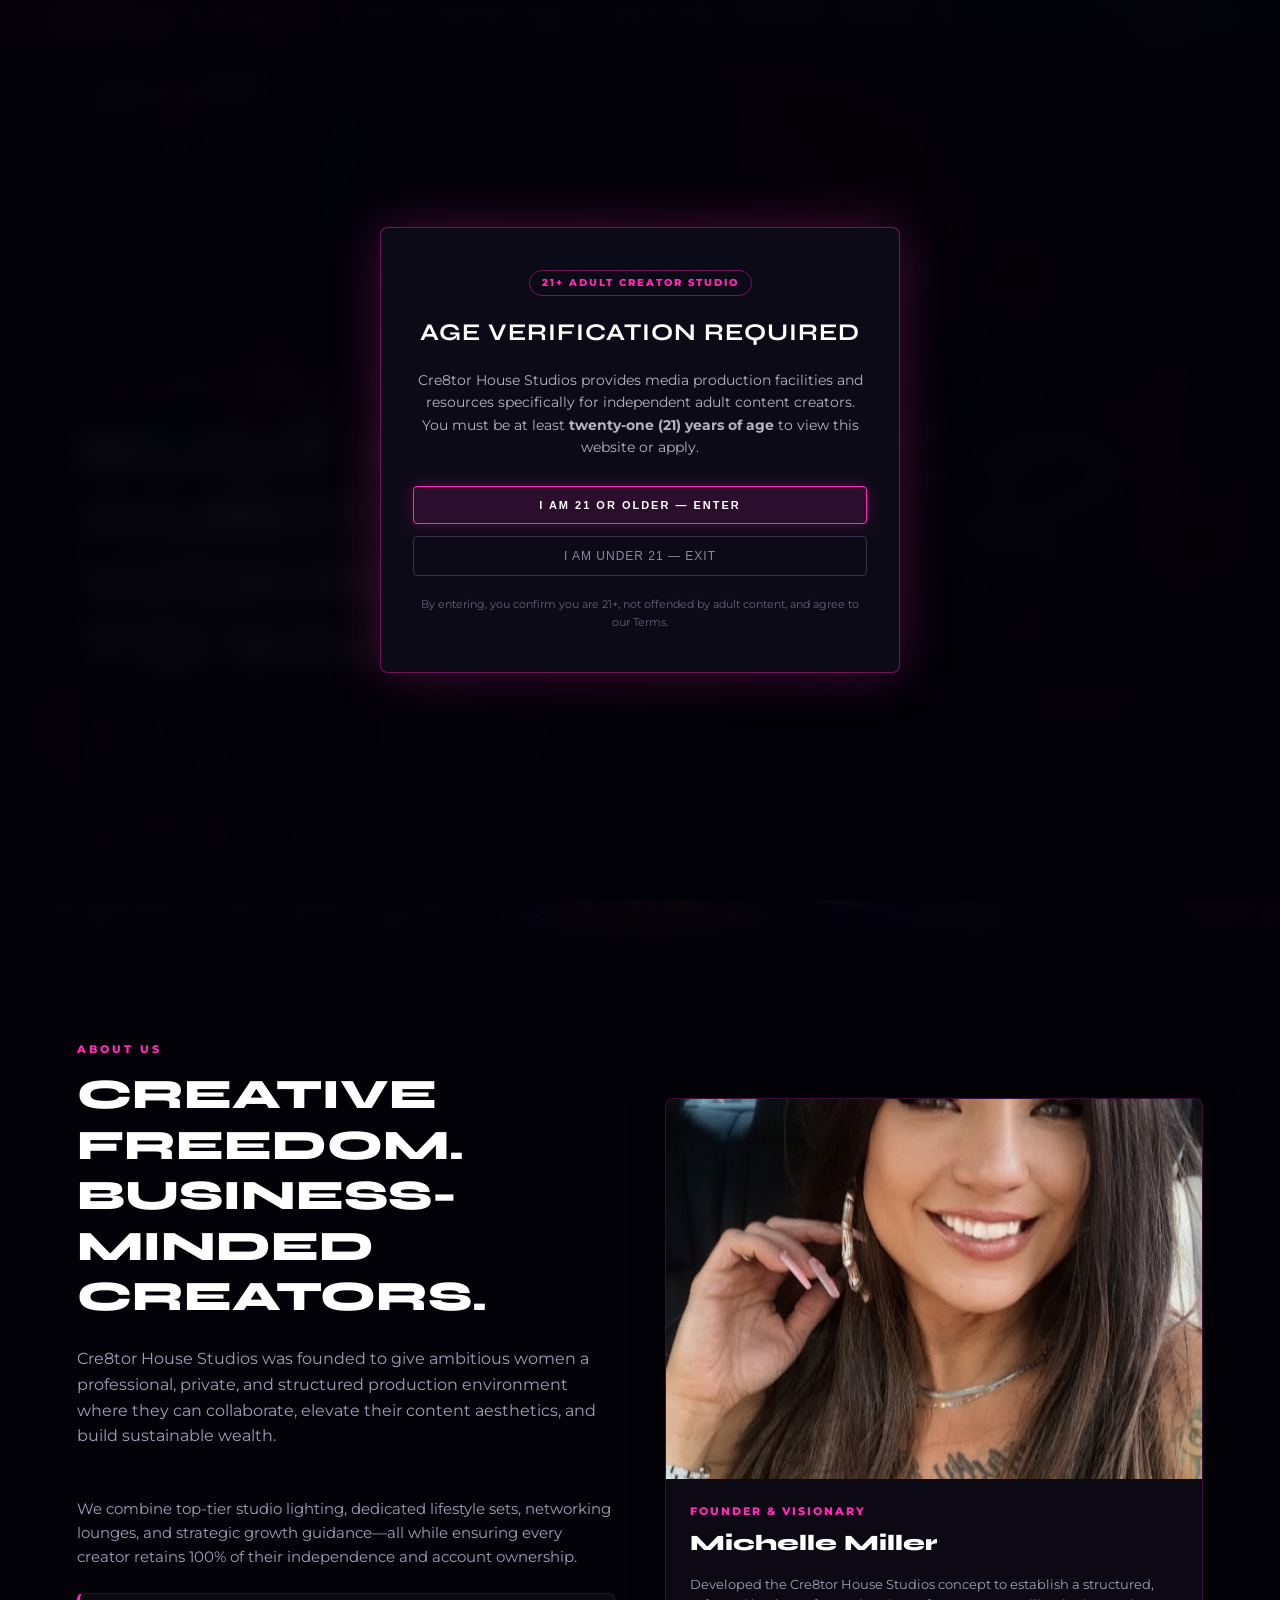
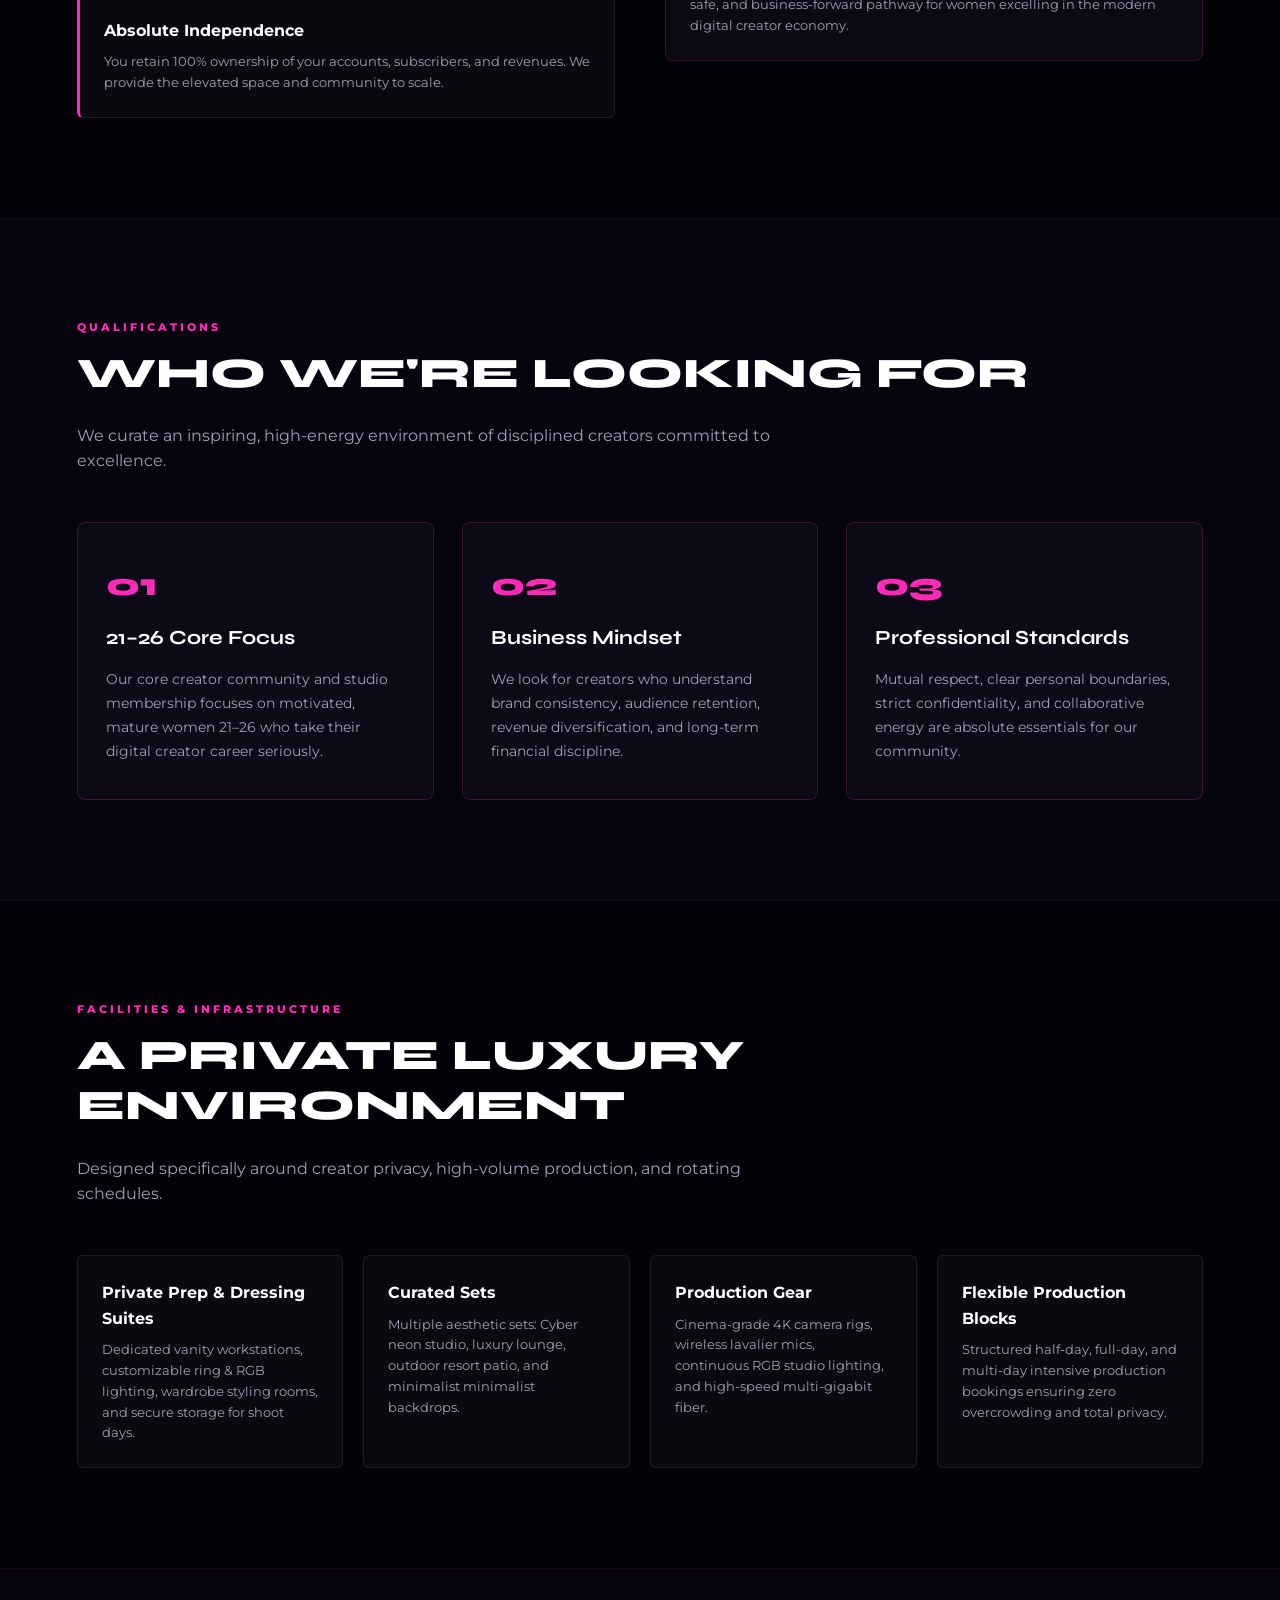
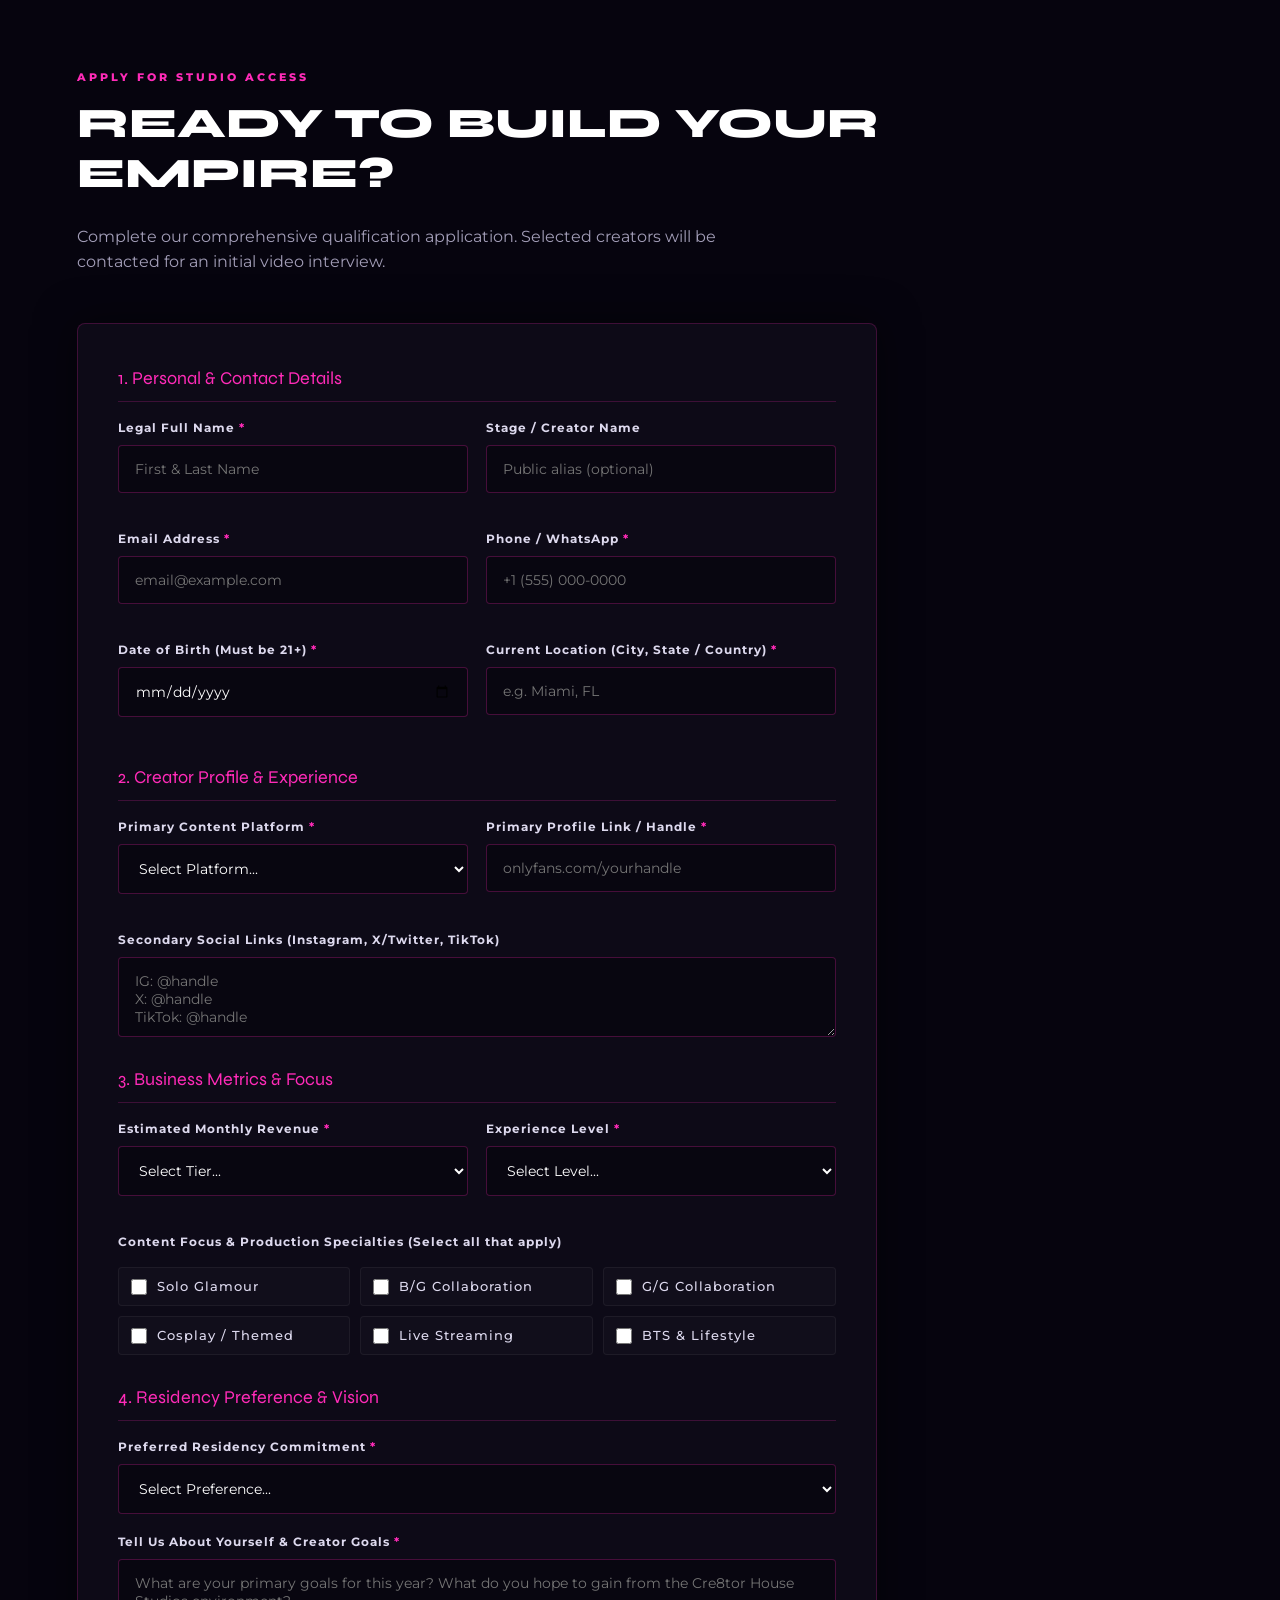
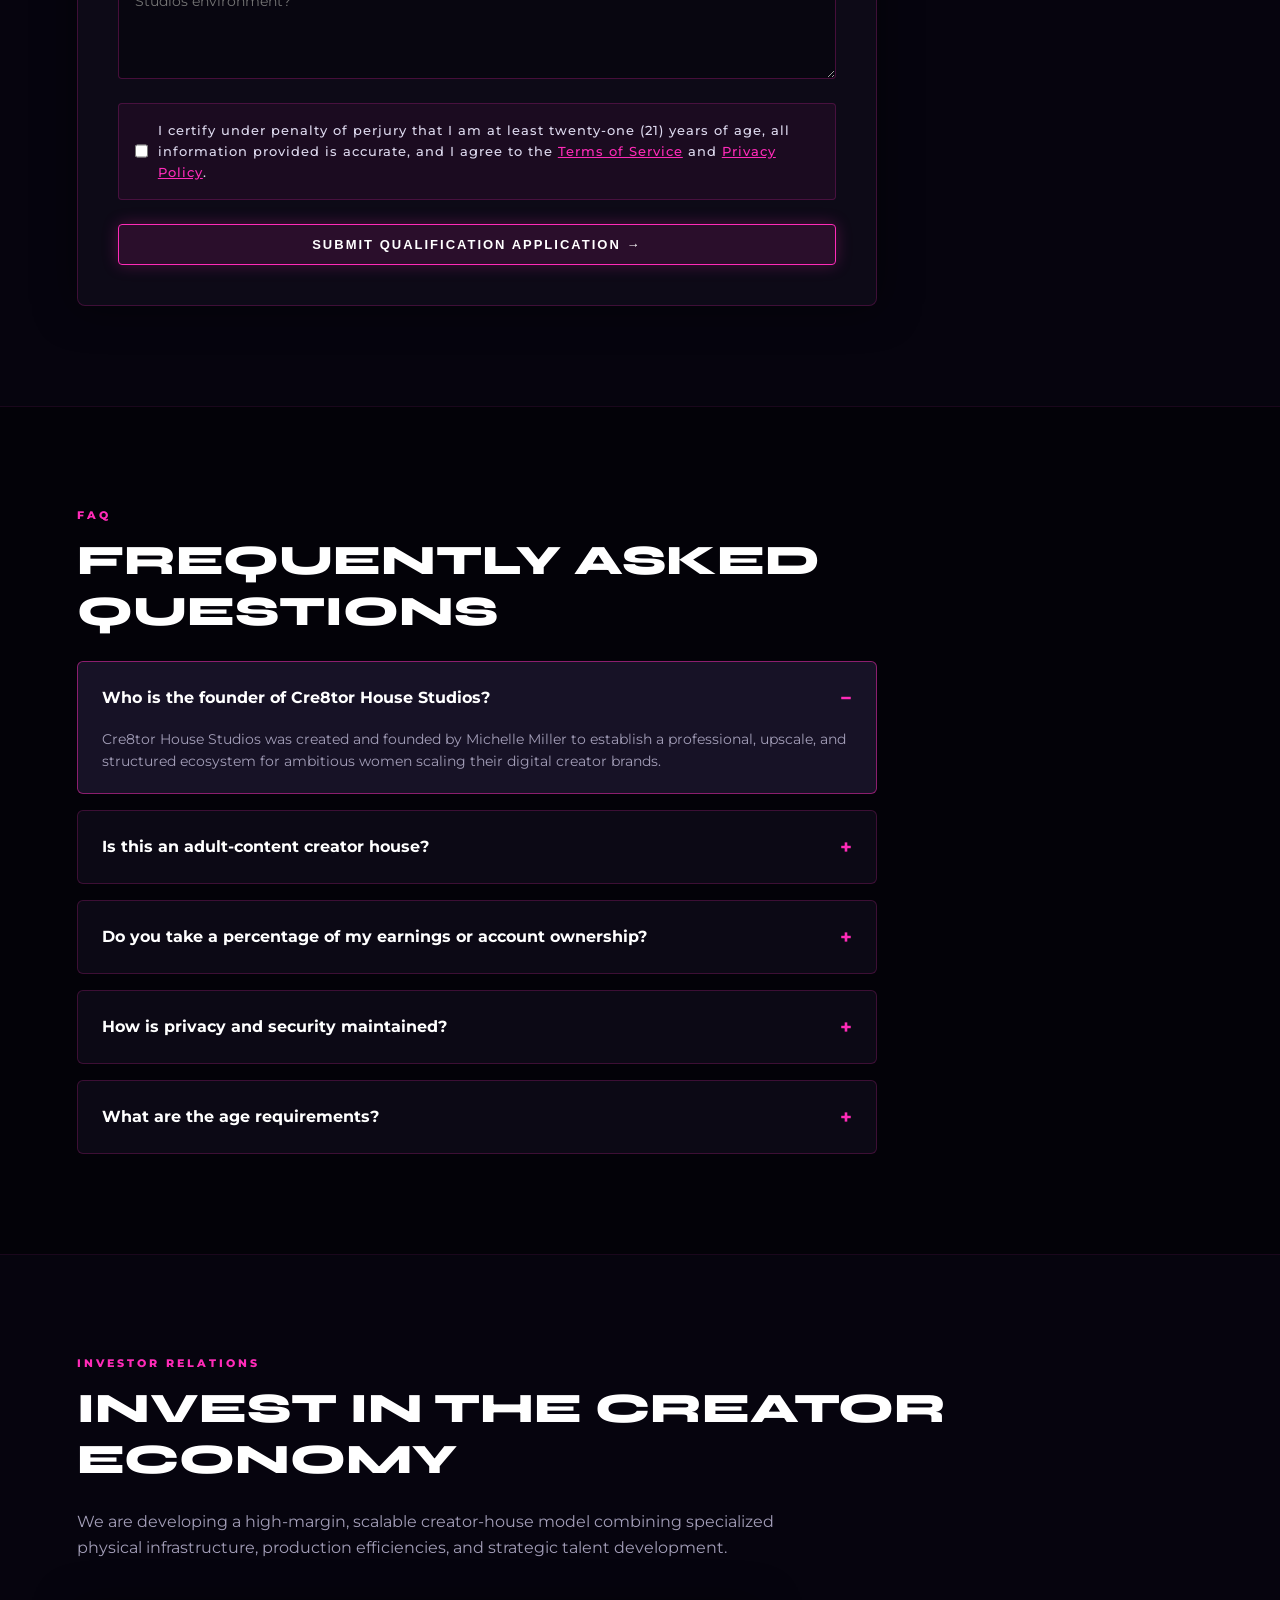
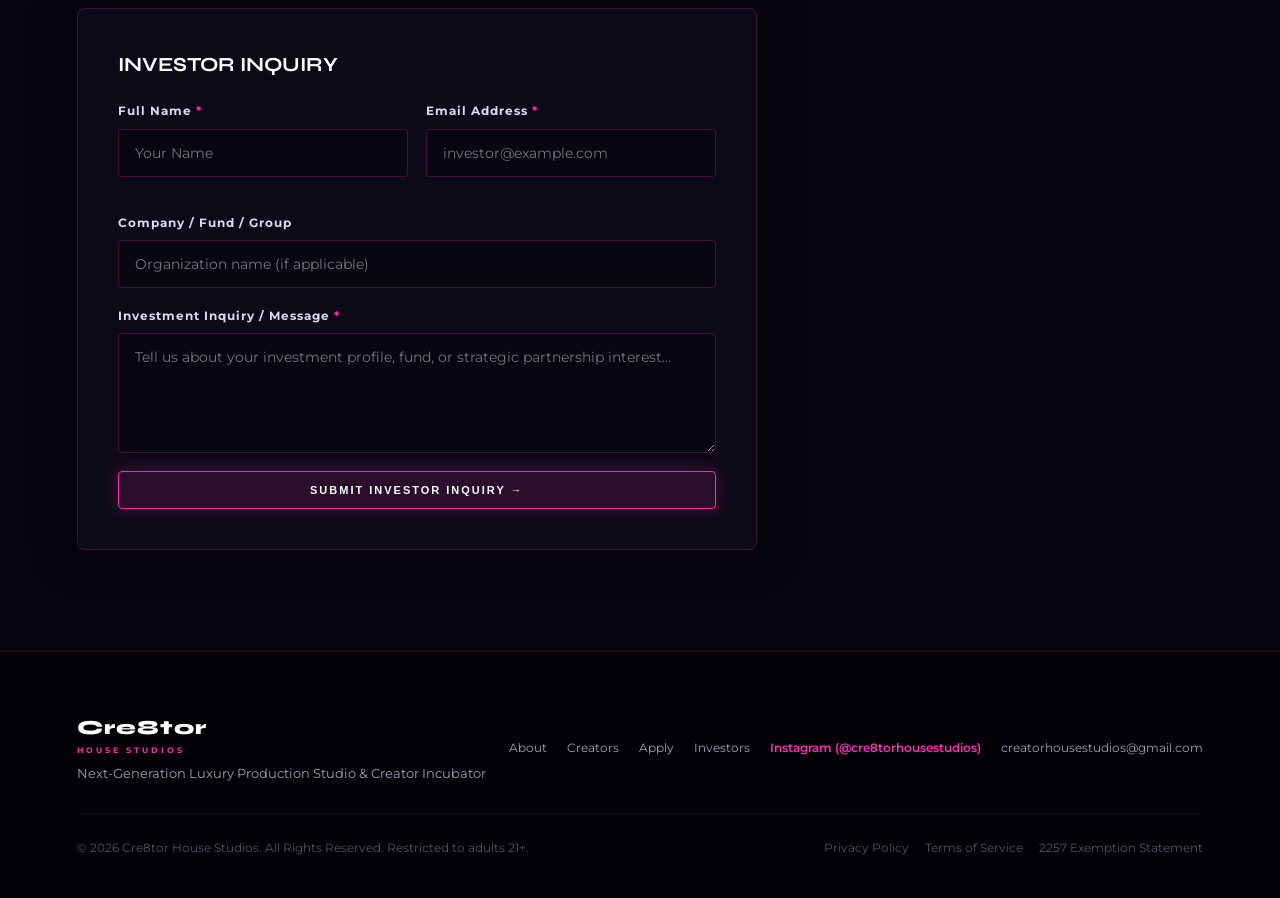
==== commit a3402c47: "Add Instagram link (@cre8torhousestudios) to header and footer" ====
--- a/index.html
+++ b/index.html
@@ -28,6 +28,7 @@
       <a href="#faq">FAQ</a>
       <a href="#investors">INVESTORS</a>
       <a href="#contact">CONTACT</a>
+      <a href="https://www.instagram.com/cre8torhousestudios" target="_blank" rel="noopener noreferrer" style="color: var(--accent-pink); font-weight: 600;">📸 @cre8torhousestudios</a>
     </nav>
     <a href="#apply" class="navbtn">APPLY NOW</a>
   </header>
@@ -334,6 +335,7 @@
         <a href="#creators">Creators</a>
         <a href="#apply">Apply</a>
         <a href="#investors">Investors</a>
+        <a href="https://www.instagram.com/cre8torhousestudios" target="_blank" rel="noopener noreferrer" style="color: var(--accent-pink); font-weight: 600;">Instagram (@cre8torhousestudios)</a>
         <a href="mailto:creatorhousestudios@gmail.com">creatorhousestudios@gmail.com</a>
       </div>
     </div>
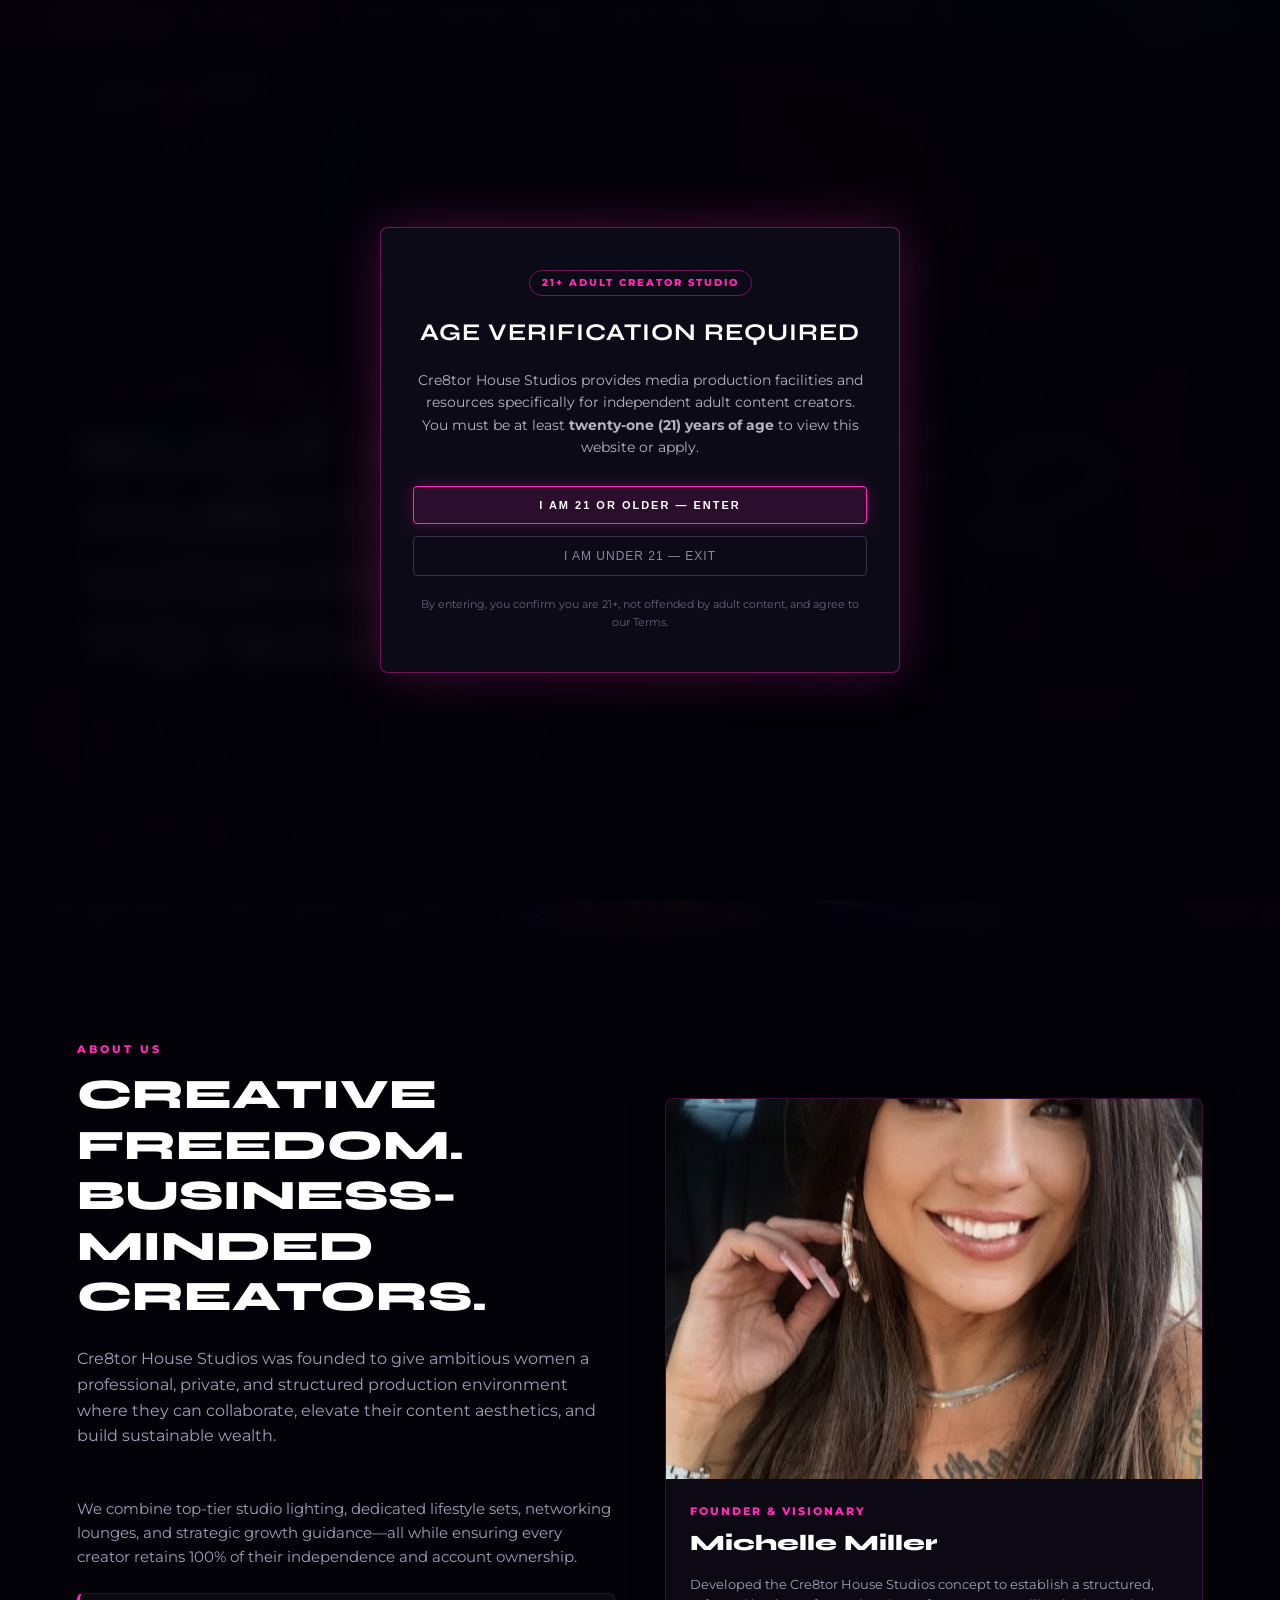
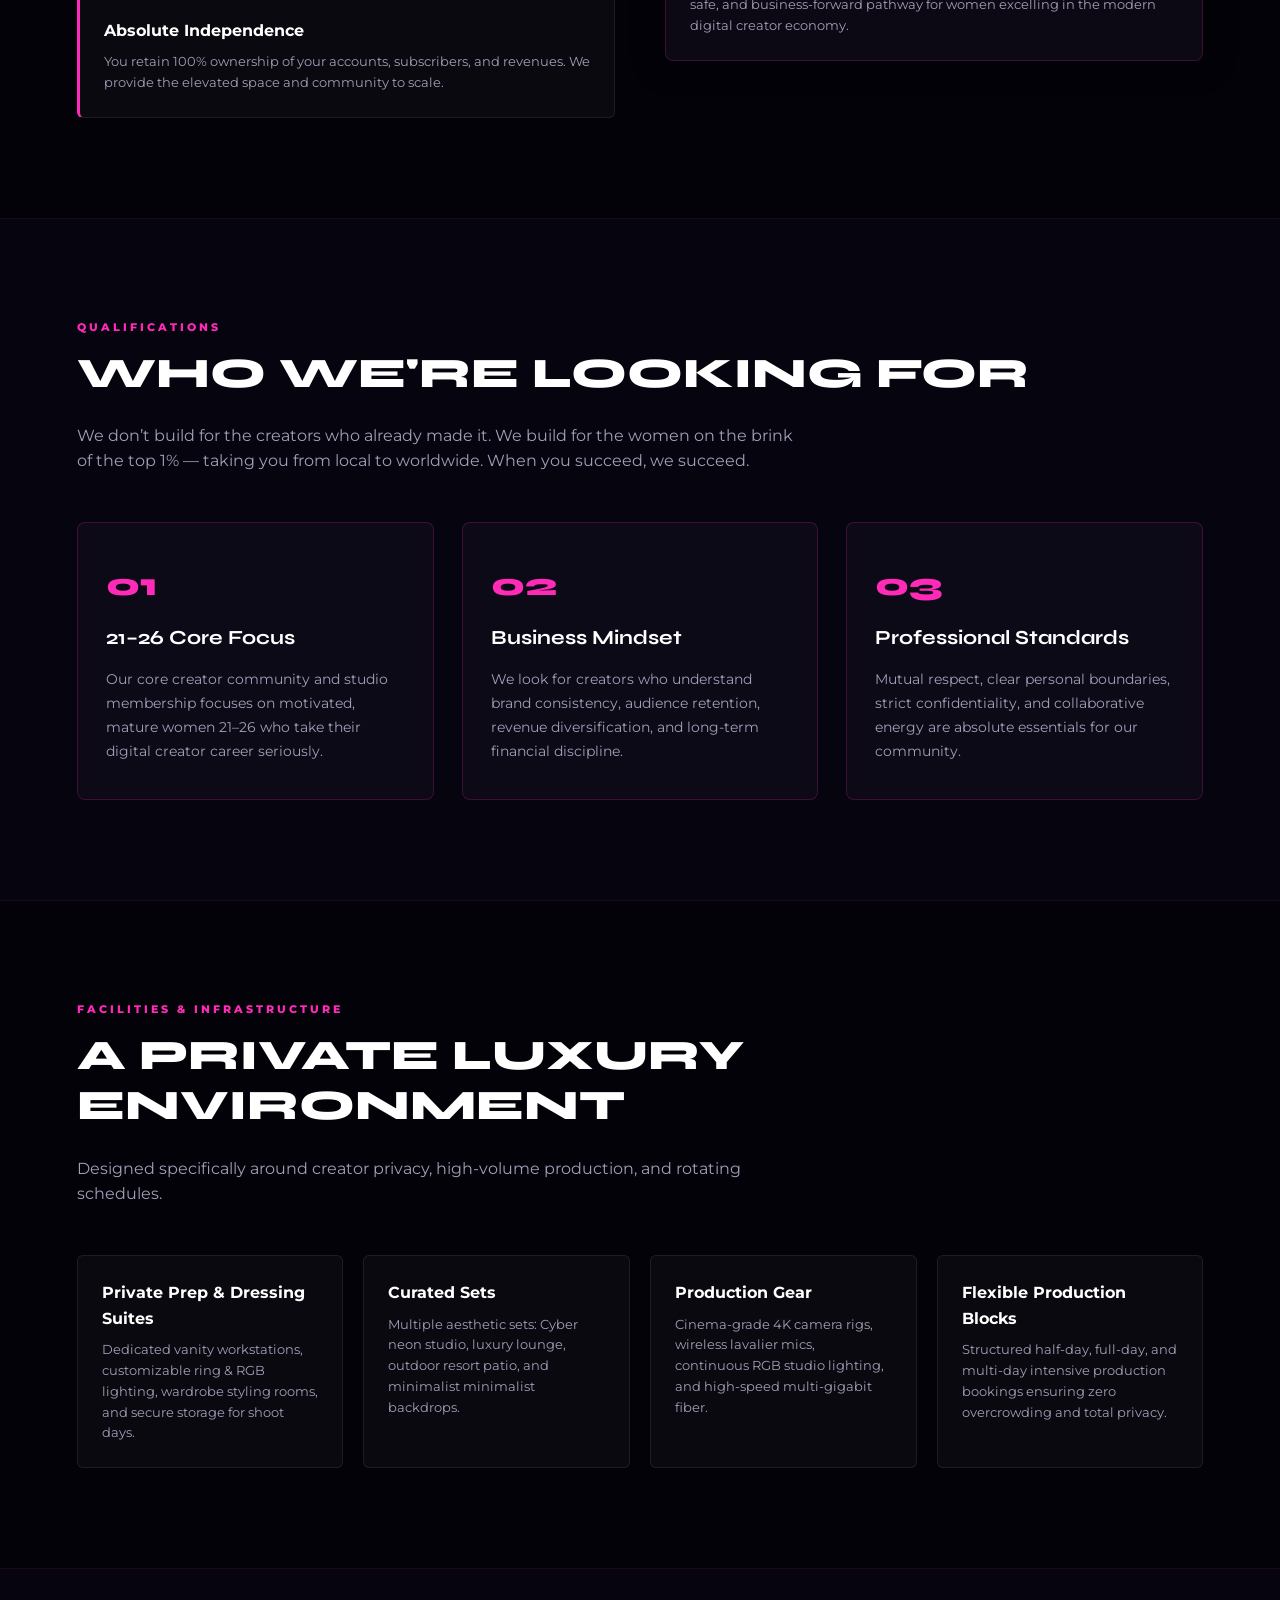
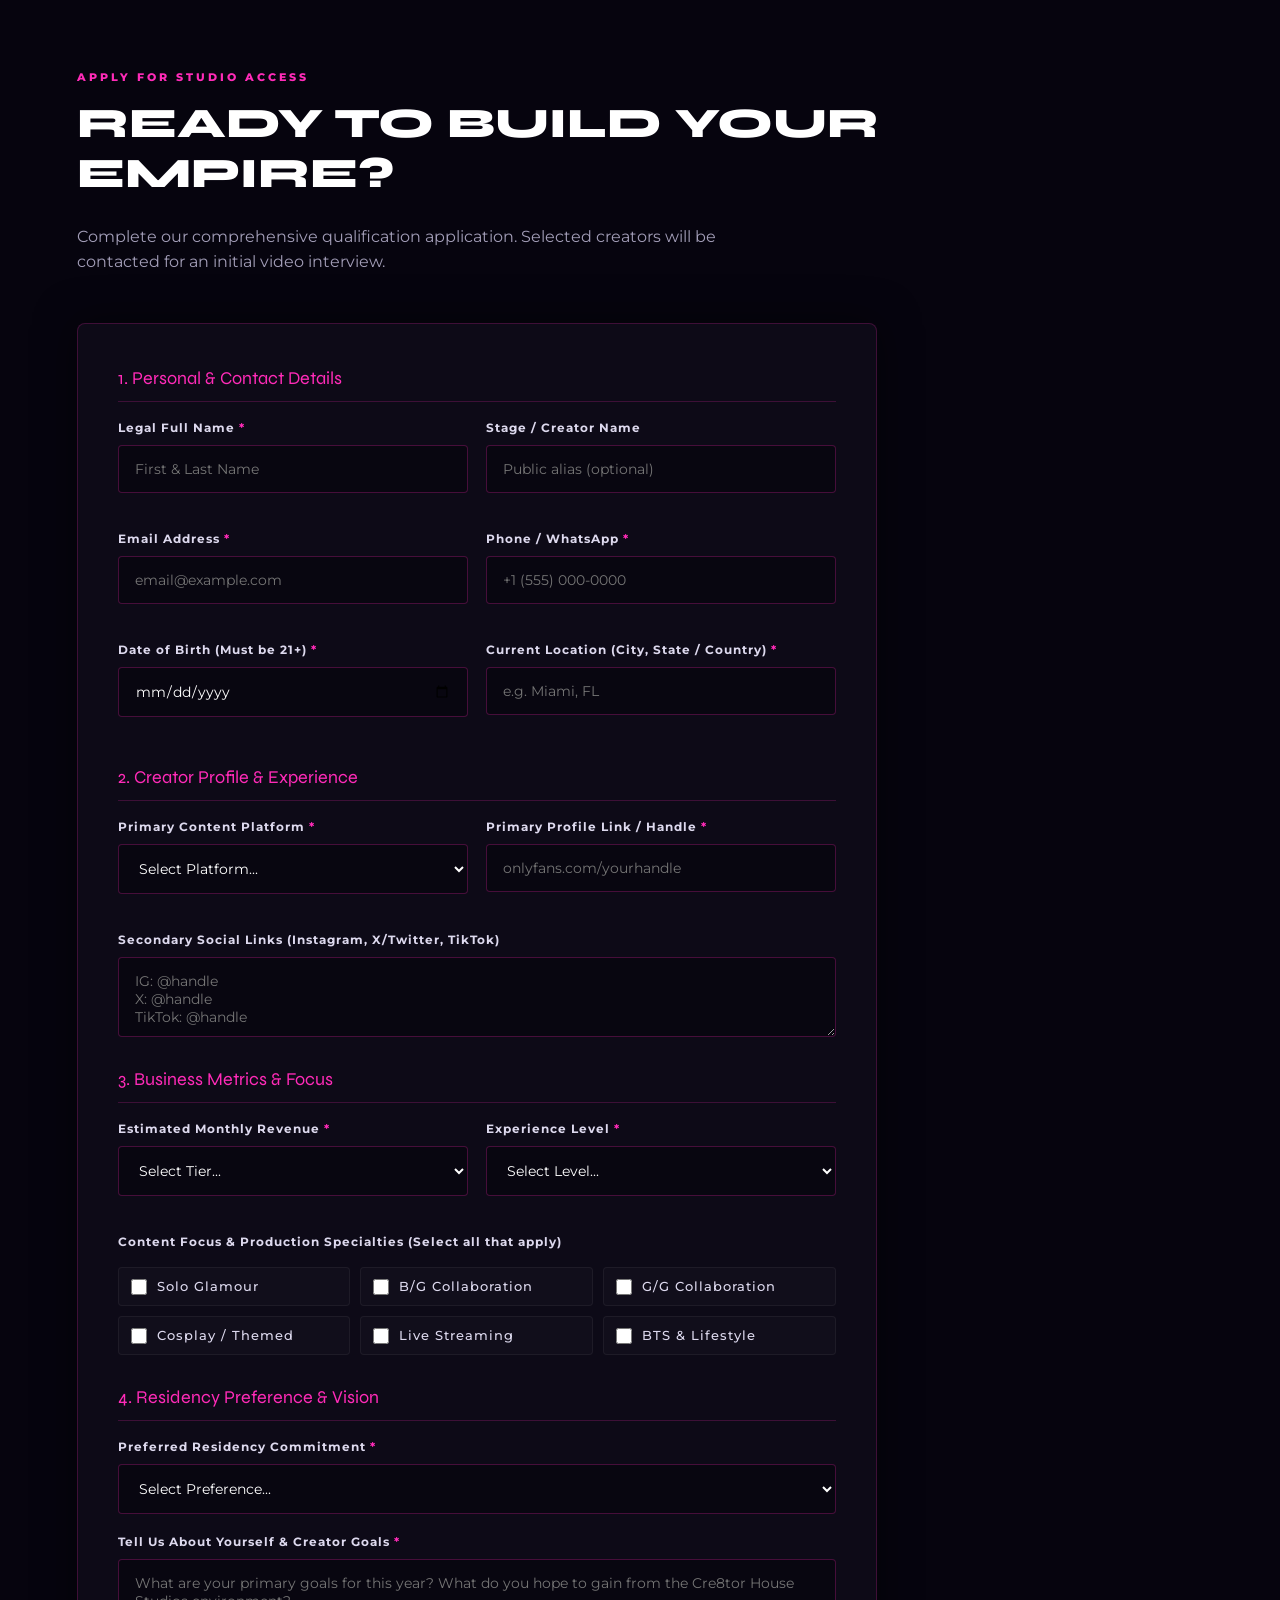
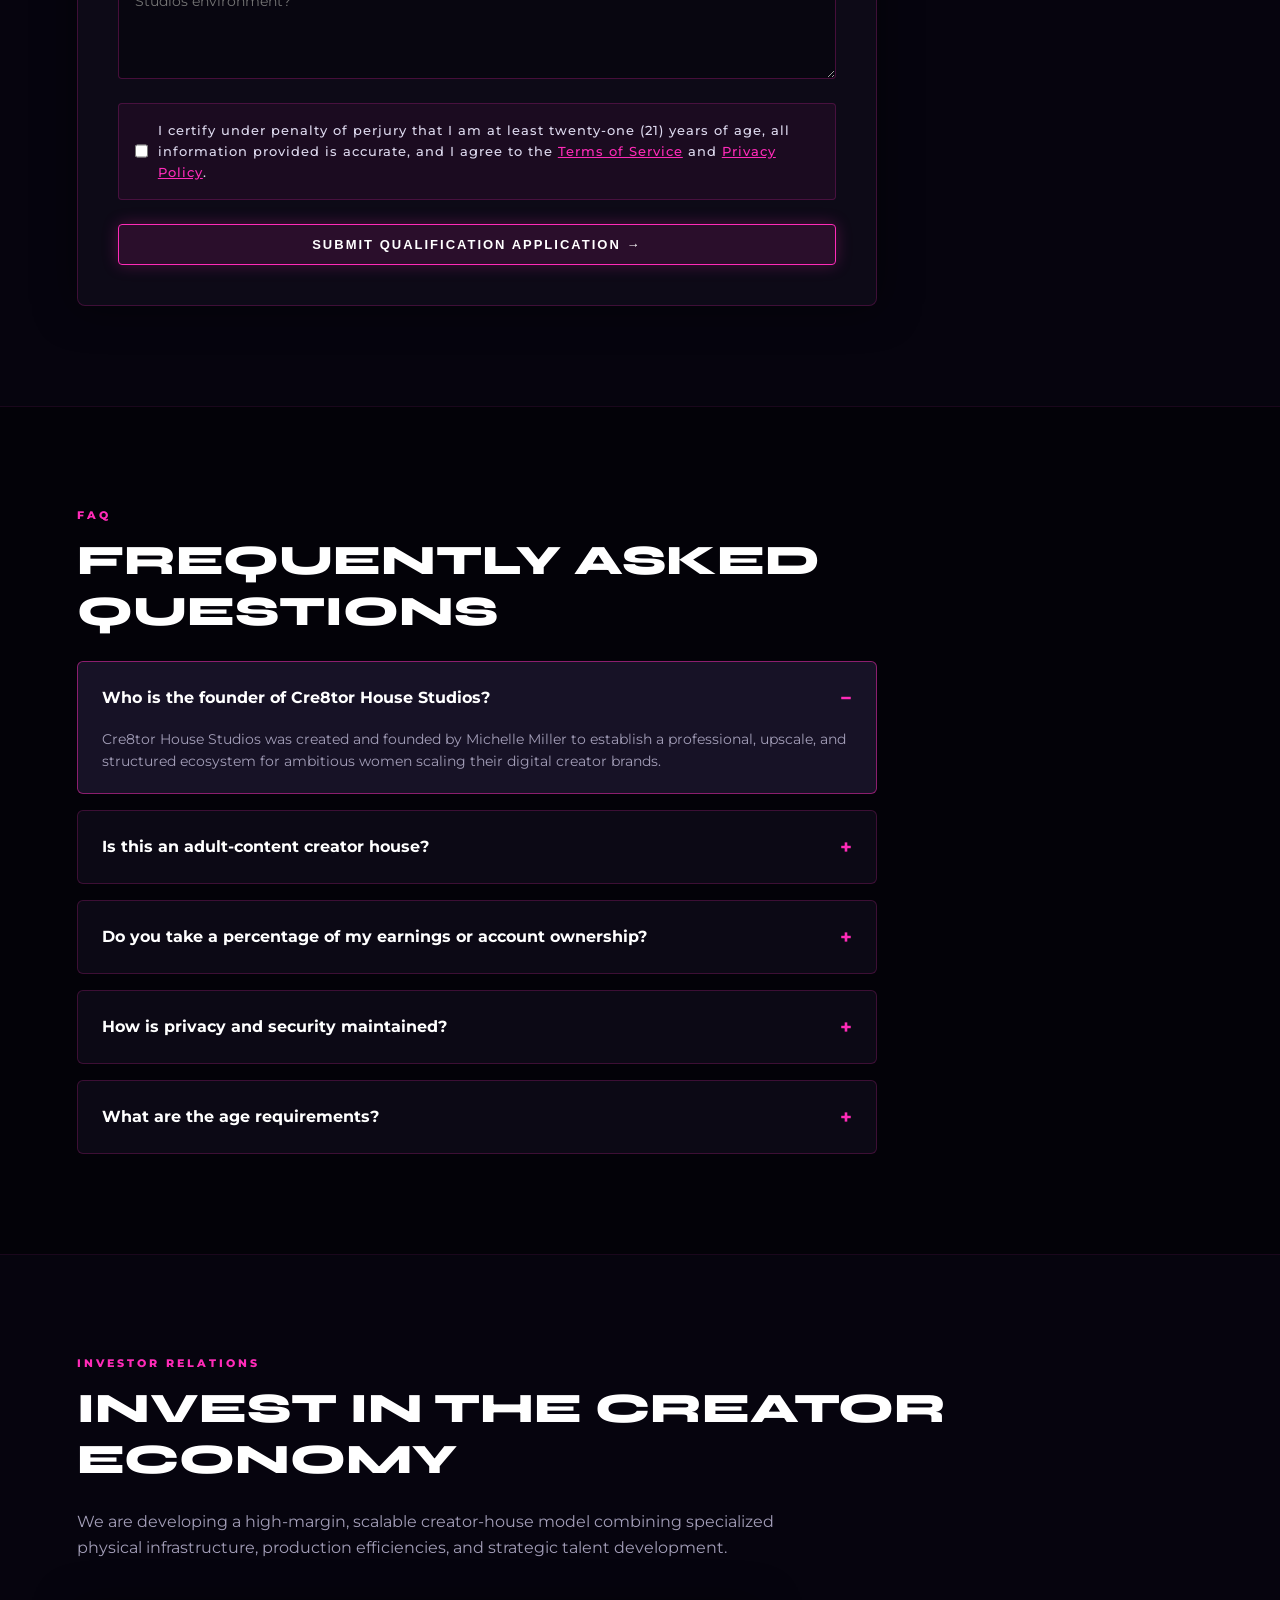
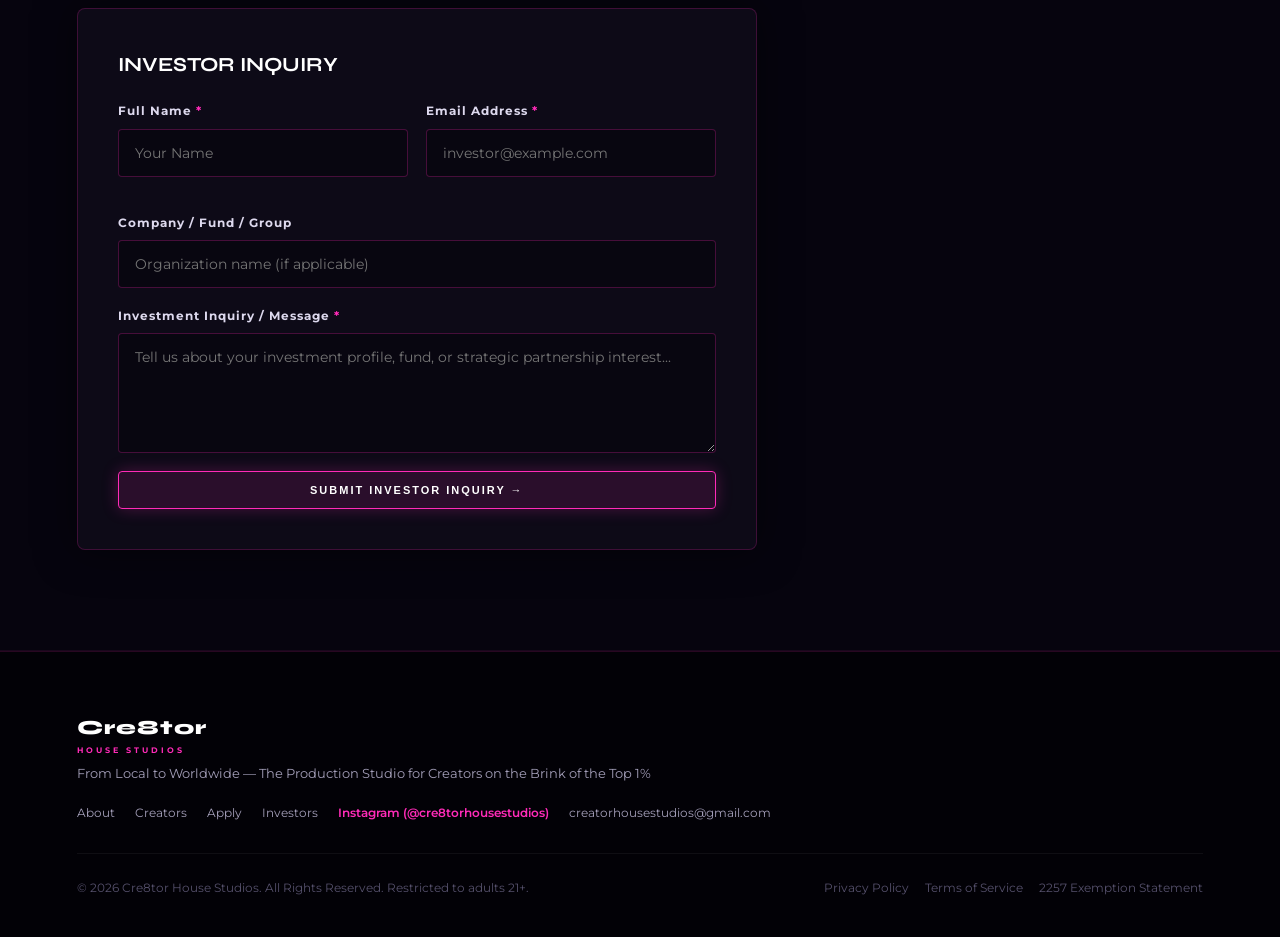
==== commit a9423e4d: "Update positioning: from local to worldwide, built for creators on the brink of top 1%" ====
--- a/index.html
+++ b/index.html
@@ -78,7 +78,7 @@
   <section id="creators" class="section dark">
     <span class="section-tag">QUALIFICATIONS</span>
     <h2 class="section-title">WHO WE'RE LOOKING FOR</h2>
-    <p class="section-desc">We curate an inspiring, high-energy environment of disciplined creators committed to excellence.</p>
+    <p class="section-desc">We don’t build for the creators who already made it. We build for the women on the brink of the top 1% — taking you from local to worldwide. When you succeed, we succeed.</p>
     <div class="grid">
       <div class="card">
         <div class="card-num">01</div>
@@ -328,7 +328,7 @@
     <div class="footer-top">
       <div>
         <div class="logo">Cre8tor<span>HOUSE STUDIOS</span></div>
-        <p style="font-size: 13px; color: var(--text-muted); margin-top: 6px;">Next-Generation Luxury Production Studio & Creator Incubator</p>
+        <p style="font-size: 13px; color: var(--text-muted); margin-top: 6px;">From Local to Worldwide — The Production Studio for Creators on the Brink of the Top 1%</p>
       </div>
       <div class="footer-links">
         <a href="#about">About</a>
